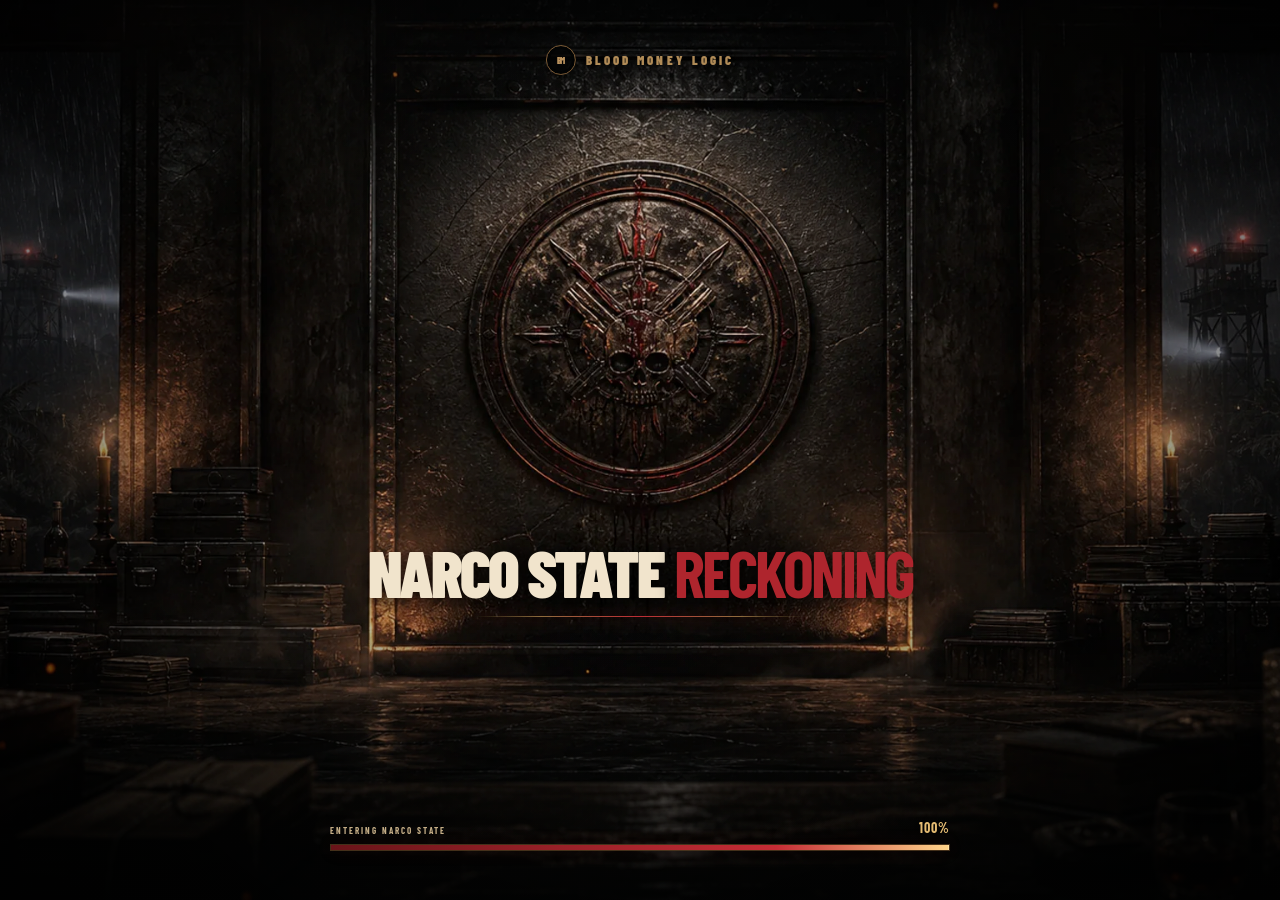
==== game/index.html @ ea64e996 "Show branded loading screen during preview boot" ====
<!doctype html>
<html lang="en">
  <head>
    <script src="../preview-shim.js"></script>
    <meta charset="UTF-8" />
    <meta name="viewport" content="width=device-width, initial-scale=1.0, viewport-fit=cover" />
    <meta name="theme-color" content="#090b0d" />
    <link rel="icon" href="./favicon.svg" type="image/svg+xml" />
    <title>Narco State: Reckoning</title>
    <script type="module" crossorigin src="./assets/index-dQE559dQ.js"></script>
    <link rel="stylesheet" crossorigin href="./assets/index-0r5SEpb4.css">
  </head>
  <body>
    <div id="app"></div>
  </body>
</html>
---- game/assets/index-0r5SEpb4.css ----
.canvas-host.svelte-1sad6kn{width:100%;aspect-ratio:1900 / 700;display:grid;place-items:center;overflow:hidden}.canvas-host.svelte-1sad6kn canvas{display:block;max-width:100%;height:auto;object-fit:contain;image-rendering:auto}@media(max-width:700px){.canvas-host.svelte-1sad6kn{aspect-ratio:1.4}.canvas-host.svelte-1sad6kn canvas{width:194%!important;max-width:none}}@media(max-width:700px)and (orientation:landscape){.canvas-host.svelte-1sad6kn{aspect-ratio:1120 / 700}.canvas-host.svelte-1sad6kn canvas{width:169.642857%!important}}.bml-loader.svelte-prlgdi{position:fixed;inset:0;z-index:100;overflow:hidden;display:grid;place-items:center;color:#f2e6cf;background:#040505;isolation:isolate}.bml-loader__scene.svelte-prlgdi,.bml-loader__shade.svelte-prlgdi,.bml-loader__grain.svelte-prlgdi,.bml-loader__scan.svelte-prlgdi{position:absolute;inset:0;width:100%;height:100%;pointer-events:none}.bml-loader__scene.svelte-prlgdi{z-index:-4;object-fit:cover;object-position:center;animation:svelte-prlgdi-loader-settle 2.6s cubic-bezier(.2,.72,.2,1) both}.bml-loader__shade.svelte-prlgdi{z-index:-3;background:radial-gradient(circle at 50% 43%,transparent 0 17%,rgba(0,0,0,.12) 35%,rgba(0,0,0,.72) 100%),linear-gradient(180deg,rgba(2,3,3,.48),transparent 27%,transparent 66%,rgba(2,3,3,.9))}.bml-loader__grain.svelte-prlgdi{z-index:-2;opacity:.15;mix-blend-mode:soft-light;background-image:url("data:image/svg+xml,%3Csvg viewBox='0 0 180 180' xmlns='http://www.w3.org/2000/svg'%3E%3Cfilter id='n'%3E%3CfeTurbulence type='fractalNoise' baseFrequency='.78' numOctaves='3' stitchTiles='stitch'/%3E%3C/filter%3E%3Crect width='100%25' height='100%25' filter='url(%23n)' opacity='.55'/%3E%3C/svg%3E")}.bml-loader__scan.svelte-prlgdi{display:none}.bml-loader__studio.svelte-prlgdi{position:absolute;left:50%;top:clamp(24px,5vh,54px);display:flex;align-items:center;gap:10px;color:#b08b57;transform:translate(-50%);text-shadow:0 2px 12px #000;animation:svelte-prlgdi-studio-enter .65s ease-out both}.bml-loader__studio.svelte-prlgdi>span:where(.svelte-prlgdi){width:30px;height:30px;display:grid;place-items:center;border:1px solid #7e5d37;border-radius:50%;background:#050707c7;color:#bd9560;font:900 9px var(--font-ui);letter-spacing:-.04em;box-shadow:inset 0 0 0 3px #030404bf}.bml-loader__studio.svelte-prlgdi b:where(.svelte-prlgdi){font:900 clamp(10px,1vw,13px) var(--font-ui);letter-spacing:.24em;white-space:nowrap}.bml-loader__game-title.svelte-prlgdi{display:grid;justify-items:center;margin-top:clamp(190px,29vh,320px);text-align:center;text-shadow:0 3px 18px #000;animation:svelte-prlgdi-title-enter .8s .15s cubic-bezier(.2,.8,.2,1) both}.bml-loader.svelte-prlgdi h1:where(.svelte-prlgdi){margin:0;color:#f1e4cc;font:900 clamp(37px,5.1vw,76px)/.87 var(--font-display);letter-spacing:-.045em}.bml-loader.svelte-prlgdi h1:where(.svelte-prlgdi) strong:where(.svelte-prlgdi){color:#ae252d}.bml-loader__game-title.svelte-prlgdi>i:where(.svelte-prlgdi){width:min(330px,52vw);height:1px;margin-top:16px;background:linear-gradient(90deg,transparent,#8e6c3d 20%,#bd2c34 50%,#8e6c3d 80%,transparent);box-shadow:0 0 12px #a6262d99}.bml-loader__progress.svelte-prlgdi{position:absolute;left:50%;bottom:clamp(26px,5.4vh,62px);width:min(620px,calc(100vw - 48px));transform:translate(-50%)}.bml-loader__readout.svelte-prlgdi{display:flex;align-items:end;justify-content:space-between;margin-bottom:8px;color:#c5ae87;font:800 9px var(--font-ui);letter-spacing:.22em;text-transform:uppercase}.bml-loader__readout.svelte-prlgdi b:where(.svelte-prlgdi){color:#e5bc73;font-size:14px;letter-spacing:.08em}.bml-loader__track.svelte-prlgdi{height:7px;overflow:hidden;border:1px solid rgba(167,118,63,.4);background:#010202b8;box-shadow:inset 0 1px 5px #000,0 0 18px #981b211a}.bml-loader__track.svelte-prlgdi span:where(.svelte-prlgdi){display:block;height:100%;position:relative;background:linear-gradient(90deg,#691419,#c52c35 72%,#ffd58b);box-shadow:0 0 12px #e54243b3;transition:width .12s linear}.bml-loader__track.svelte-prlgdi span:where(.svelte-prlgdi) i:where(.svelte-prlgdi){position:absolute;right:-1px;top:-3px;width:2px;height:11px;background:#ffe1a1;box-shadow:0 0 7px #ffc86fb8}.reduced-motion.svelte-prlgdi :where(.svelte-prlgdi),.reduced-motion.svelte-prlgdi :where(.svelte-prlgdi):before,.reduced-motion.svelte-prlgdi :where(.svelte-prlgdi):after{animation:none!important;transition-duration:.01ms!important}@keyframes svelte-prlgdi-loader-settle{0%{opacity:.76;transform:scale(1.026) translateY(4px)}to{opacity:1;transform:scale(1) translateY(0)}}@keyframes svelte-prlgdi-studio-enter{0%{opacity:0;transform:translate(-50%,-8px)}to{opacity:1;transform:translate(-50%)}}@keyframes svelte-prlgdi-title-enter{0%{opacity:0;transform:translateY(9px)}to{opacity:1;transform:translateY(0)}}@media(max-width:680px){.bml-loader__scene.svelte-prlgdi{object-position:center 40%}.bml-loader__studio.svelte-prlgdi{top:24px}.bml-loader__game-title.svelte-prlgdi{margin-top:180px}}.bml-briefing.svelte-1d72t9s{position:fixed;inset:0;z-index:90;display:grid;place-items:center;padding:clamp(8px,1.8vw,24px);overflow:hidden;color:#ece1cd;background:radial-gradient(circle at 50% -15%,rgba(145,28,35,.2),transparent 42%),#020405f0;-webkit-backdrop-filter:blur(12px) saturate(.7);backdrop-filter:blur(12px) saturate(.7);animation:svelte-1d72t9s-briefing-in .28s ease-out both}.bml-briefing--intro.svelte-1d72t9s{grid-template-columns:minmax(0,1fr);padding:clamp(10px,2vw,28px);background:radial-gradient(circle at 50% 40%,rgba(137,24,31,.2),transparent 46%),#020405d1;-webkit-backdrop-filter:blur(8px) saturate(.78);backdrop-filter:blur(8px) saturate(.78)}.bml-intro.svelte-1d72t9s{position:relative;width:min(1180px,calc(100vw - 24px));max-width:100vw;min-width:0;display:grid;grid-template-columns:minmax(0,1fr);gap:14px;overflow:hidden;color:#ece1cd}.bml-intro__close.svelte-1d72t9s{position:absolute;z-index:6;top:-2px;right:0;width:40px;height:40px;border:1px solid rgba(180,126,63,.62);border-radius:50%;background:#07090ae6;color:#dfc28b;font:400 27px/1 var(--font-ui);cursor:pointer}.bml-intro__header.svelte-1d72t9s{display:block;width:auto;margin:0;padding:0 52px;text-align:center}.bml-intro__header.svelte-1d72t9s span:where(.svelte-1d72t9s){color:#b7803f;font:900 9px var(--font-ui);letter-spacing:.3em}.bml-intro__header.svelte-1d72t9s h2:where(.svelte-1d72t9s){margin:5px 0 0;color:#f0e3c9;font:900 clamp(31px,4vw,52px)/.9 var(--font-display);letter-spacing:-.035em;text-shadow:0 4px 18px #000}.bml-intro__rail.svelte-1d72t9s{width:100%;min-width:0;display:grid;grid-template-columns:repeat(3,minmax(0,1fr));gap:clamp(9px,1.3vw,16px)}.bml-intro-card.svelte-1d72t9s{position:relative;min-width:0;height:clamp(265px,34vh,350px);overflow:hidden;isolation:isolate;border:1px solid #624426;background:#060808;box-shadow:0 18px 44px #0000009e}.bml-intro-card.svelte-1d72t9s:before{content:"";position:absolute;inset:6px;z-index:3;pointer-events:none;border:1px solid rgba(211,163,91,.24)}.bml-intro-card.svelte-1d72t9s>img:where(.svelte-1d72t9s),.bml-intro-card__wash.svelte-1d72t9s{position:absolute;inset:0;width:100%;height:100%}.bml-intro-card.svelte-1d72t9s>img:where(.svelte-1d72t9s){z-index:-2;object-fit:cover;object-position:center 38%;transform:scale(1.035)}.bml-intro-card__wash.svelte-1d72t9s{z-index:-1;background:linear-gradient(180deg,#03050608 14%,#03050624 38%,#030506f5 78%),linear-gradient(105deg,rgba(126,20,27,.25),transparent 54%)}.bml-intro-card__copy.svelte-1d72t9s{position:absolute;z-index:2;left:clamp(16px,2vw,25px);right:clamp(16px,2vw,25px);bottom:clamp(17px,2vw,24px);display:grid;text-align:left;text-shadow:0 3px 9px #000}.bml-intro-card__copy.svelte-1d72t9s>small:where(.svelte-1d72t9s){color:#d0a35e;font:900 8px var(--font-ui);letter-spacing:.19em}.bml-intro-card__copy.svelte-1d72t9s>b:where(.svelte-1d72t9s){margin-top:5px;color:#f5e6c9;font:900 clamp(29px,3.4vw,43px)/.88 var(--font-display);letter-spacing:-.025em}.bml-intro-card__copy.svelte-1d72t9s>em:where(.svelte-1d72t9s){margin-top:10px;color:#c0bcb1;font:normal 700 12px/1.32 var(--font-ui)}.bml-intro-card__copy.svelte-1d72t9s>span:where(.svelte-1d72t9s){display:flex;flex-wrap:wrap;gap:5px;margin-top:12px}.bml-intro-card__copy.svelte-1d72t9s i:where(.svelte-1d72t9s){padding:4px 6px;border:1px solid rgba(173,123,63,.48);background:#060809c2;color:#c09b63;font:normal 900 7px var(--font-ui);letter-spacing:.11em}.bml-intro__enter.svelte-1d72t9s{justify-self:center;min-width:min(320px,90vw);min-height:46px;padding:10px 26px;border:1px solid #9b6c34;background:linear-gradient(180deg,#4c151a,#21090c);color:#f0cf94;font:900 12px var(--font-ui);letter-spacing:.17em;cursor:pointer;box-shadow:0 10px 28px #000,inset 0 1px #ffda931f}.bml-intro__hint.svelte-1d72t9s{display:none}.bml-board.svelte-1d72t9s{position:relative;width:min(1160px,calc(100vw - 22px));max-height:min(95dvh,840px);display:grid;grid-template-rows:auto auto minmax(0,1fr) auto;overflow:hidden;border:1px solid #73502d;background:linear-gradient(90deg,transparent 49.85%,rgba(185,139,72,.06) 50%,transparent 50.15%),radial-gradient(circle at 50% 0,rgba(101,22,27,.28),transparent 34%),linear-gradient(145deg,#15191a,#07090a 72%);box-shadow:0 30px 110px #000,inset 0 0 0 6px #090b0c,inset 0 0 0 7px #95663238}.bml-board.svelte-1d72t9s:after{content:"";position:absolute;inset:7px;pointer-events:none;border:1px solid rgba(176,125,62,.13)}.bml-board__masthead.svelte-1d72t9s{position:relative;z-index:2;min-height:52px;padding:9px 18px;display:flex;align-items:center;justify-content:space-between;border-bottom:1px solid rgba(143,100,52,.34);background:#030506a3}.bml-board__studio.svelte-1d72t9s{display:flex;align-items:center;gap:10px}.bml-board__seal.svelte-1d72t9s{width:31px;height:31px;display:grid;place-items:center;border:1px solid #a87942;border-radius:50%;background:radial-gradient(circle,#3a1114,#0a0c0d 68%);color:#d8b476;font:900 10px var(--font-display);letter-spacing:-.05em;box-shadow:inset 0 0 0 3px #0a0c0d,0 0 9px #9f1f2547}.bml-board__studio.svelte-1d72t9s>span:where(.svelte-1d72t9s):last-child{display:grid;line-height:1}.bml-board__studio.svelte-1d72t9s small:where(.svelte-1d72t9s){color:#b32830;font:900 8px var(--font-ui);letter-spacing:.22em}.bml-board__studio.svelte-1d72t9s b:where(.svelte-1d72t9s){margin-top:4px;color:#8b7c66;font:800 8px var(--font-ui);letter-spacing:.16em}.bml-board__close.svelte-1d72t9s{position:relative;z-index:3;width:34px;height:34px;border:1px solid #604326;border-radius:50%;background:#0c0f10;color:#d5b67e;font:400 24px/1 var(--font-ui);cursor:pointer}.bml-board__header.svelte-1d72t9s{position:relative;z-index:2;display:block;width:auto;margin:0;padding:clamp(15px,2vw,25px) 24px 14px;text-align:center}.bml-board__header.svelte-1d72t9s>span:where(.svelte-1d72t9s){color:#b7803f;font:900 8px var(--font-ui);letter-spacing:.27em}.bml-board__header.svelte-1d72t9s h2:where(.svelte-1d72t9s){margin:5px 0 4px;color:#f0e3c9;font:900 clamp(29px,4vw,47px)/.95 var(--font-display);letter-spacing:-.035em}.bml-board__header.svelte-1d72t9s p:where(.svelte-1d72t9s){margin:0;color:#8e8b82;font:700 10px/1.3 var(--font-ui);letter-spacing:.06em}.bml-board__grid.svelte-1d72t9s{position:relative;z-index:2;min-height:0;padding:0 18px 14px;display:grid;grid-template-columns:repeat(2,minmax(0,1fr));gap:12px;overflow-y:auto;overscroll-behavior:contain;scrollbar-color:#80582e #080a0b}.bml-board__grid.compact.svelte-1d72t9s{grid-template-columns:repeat(2,minmax(0,520px));justify-content:center}.bml-mode-card.svelte-1d72t9s{position:relative;min-width:0;min-height:205px;aspect-ratio:2.22;overflow:hidden;padding:0;border:1px solid #473621;background:#060808;color:inherit;cursor:pointer;isolation:isolate;box-shadow:0 11px 30px #00000085;transition:transform .2s ease,border-color .2s ease,box-shadow .2s ease}.bml-mode-card.svelte-1d72t9s:before{content:"";position:absolute;inset:5px;z-index:4;pointer-events:none;border:1px solid rgba(203,155,83,.22)}.bml-mode-card.svelte-1d72t9s:hover,.bml-mode-card.svelte-1d72t9s:focus-visible{z-index:3;border-color:#c38e48;outline:none;transform:translateY(-3px);box-shadow:0 16px 38px #000,0 0 22px #aa242a42}.bml-mode-card.active.svelte-1d72t9s{border-color:#e0b260;box-shadow:0 0 0 1px #e1b2604d,0 0 28px #a71f266b}.bml-mode-card.svelte-1d72t9s>img:where(.svelte-1d72t9s),.bml-mode-card__wash.svelte-1d72t9s{position:absolute;inset:0;width:100%;height:100%}.bml-mode-card.svelte-1d72t9s>img:where(.svelte-1d72t9s){z-index:-2;object-fit:cover;object-position:center 39%;transform:scale(1.01);transition:transform .55s cubic-bezier(.18,.75,.2,1),filter .25s ease}.bml-mode-card.svelte-1d72t9s:hover>img:where(.svelte-1d72t9s){transform:scale(1.045);filter:saturate(1.13) contrast(1.04)}.bml-mode-card__wash.svelte-1d72t9s{z-index:-1;background:linear-gradient(180deg,rgba(2,4,5,.22),transparent 34%,rgba(2,4,5,.35) 52%,rgba(2,4,5,.98) 88%),linear-gradient(90deg,rgba(117,21,27,.18),transparent 46%)}.territory.svelte-1d72t9s .bml-mode-card__wash:where(.svelte-1d72t9s),.siege.svelte-1d72t9s .bml-mode-card__wash:where(.svelte-1d72t9s){background:linear-gradient(180deg,rgba(2,4,5,.16),transparent 32%,rgba(43,10,8,.35) 54%,rgba(2,4,5,.99) 89%),linear-gradient(90deg,rgba(144,29,28,.19),transparent 48%)}.bml-mode-card__topline.svelte-1d72t9s{position:absolute;z-index:3;left:13px;right:13px;top:12px;display:flex;align-items:center;justify-content:space-between}.bml-mode-card__topline.svelte-1d72t9s small:where(.svelte-1d72t9s){padding:5px 8px;border-left:2px solid #a82931;background:#050708d1;color:#c6a26b;font:900 7px var(--font-ui);letter-spacing:.17em}.bml-mode-card__topline.svelte-1d72t9s strong:where(.svelte-1d72t9s){min-width:52px;padding:5px 8px;border:1px solid rgba(206,158,84,.6);background:#040607e0;color:#f0c778;font:900 18px var(--font-ui);box-shadow:0 3px 9px #000}.bml-mode-card__selected.svelte-1d72t9s{position:absolute;z-index:3;right:13px;top:51px;padding:4px 7px;background:#701117e0;color:#ffd7b2;font:900 7px var(--font-ui);letter-spacing:.15em}.bml-mode-card__copy.svelte-1d72t9s{position:absolute;z-index:3;left:17px;right:17px;bottom:37px;display:grid;text-align:left;text-shadow:0 2px 6px #000}.bml-mode-card__copy.svelte-1d72t9s>b:where(.svelte-1d72t9s){color:#f2e4c9;font:900 clamp(23px,2.7vw,34px)/.92 var(--font-display);letter-spacing:-.025em}.bml-mode-card__copy.svelte-1d72t9s>em:where(.svelte-1d72t9s){max-width:92%;margin-top:7px;color:#b4b1a8;font:normal 700 10px/1.24 var(--font-ui)}.bml-mode-card__details.svelte-1d72t9s{display:flex;flex-wrap:wrap;gap:4px;margin-top:8px}.bml-mode-card__details.svelte-1d72t9s i:where(.svelte-1d72t9s){padding:3px 5px;border:1px solid rgba(148,105,56,.34);background:#07090aa8;color:#a98b61;font:normal 800 6px var(--font-ui);letter-spacing:.1em}.bml-mode-card__action.svelte-1d72t9s{position:absolute;z-index:3;left:17px;bottom:12px;color:#cd9a4f;font:900 7px var(--font-ui);letter-spacing:.16em}.bml-mode-card__action.svelte-1d72t9s i:where(.svelte-1d72t9s){margin-left:4px;color:#e6c079;font:normal 900 14px/0 var(--font-ui)}.bml-board__footer.svelte-1d72t9s{position:relative;z-index:2;min-height:52px;padding:8px 18px;display:flex;align-items:center;justify-content:space-between;gap:14px;border-top:1px solid rgba(139,97,49,.3);background:#030506b8}.bml-board__footer.svelte-1d72t9s>span:where(.svelte-1d72t9s){color:#65645f;font:800 7px var(--font-ui);letter-spacing:.13em}.bml-board__footer.svelte-1d72t9s button:where(.svelte-1d72t9s){min-width:210px;min-height:34px;padding:7px 16px;border:1px solid #8b5f2e;background:linear-gradient(180deg,#351014,#19090b);color:#e5c086;font:900 8px var(--font-ui);letter-spacing:.13em;cursor:pointer;box-shadow:inset 0 1px #ffdc9a1a}@keyframes svelte-1d72t9s-briefing-in{0%{opacity:0}to{opacity:1}}@media(min-width:700px)and (max-height:740px){.bml-board__masthead.svelte-1d72t9s{min-height:43px;padding-block:5px}.bml-board__header.svelte-1d72t9s{padding:10px 20px 8px}.bml-board__header.svelte-1d72t9s h2:where(.svelte-1d72t9s){font-size:32px}.bml-mode-card.svelte-1d72t9s{min-height:164px;aspect-ratio:2.45}.bml-mode-card__copy.svelte-1d72t9s{bottom:30px}.bml-mode-card__copy.svelte-1d72t9s>b:where(.svelte-1d72t9s){font-size:24px}.bml-mode-card__copy.svelte-1d72t9s>em:where(.svelte-1d72t9s){margin-top:4px;font-size:8px}.bml-mode-card__details.svelte-1d72t9s{margin-top:5px}.bml-mode-card__action.svelte-1d72t9s{bottom:8px}.bml-board__footer.svelte-1d72t9s{min-height:42px;padding-block:4px}}@media(max-width:699px){.bml-briefing--intro.svelte-1d72t9s{padding:8px 0 12px}.bml-intro.svelte-1d72t9s{width:100%;gap:11px}.bml-intro__close.svelte-1d72t9s{top:0;right:10px;width:38px;height:38px}.bml-intro__header.svelte-1d72t9s{padding:0 48px}.bml-intro__header.svelte-1d72t9s span:where(.svelte-1d72t9s){font-size:8px}.bml-intro__header.svelte-1d72t9s h2:where(.svelte-1d72t9s){font-size:clamp(31px,10vw,42px)}.bml-intro__rail.svelte-1d72t9s{grid-template-columns:none;grid-auto-flow:column;grid-auto-columns:min(78vw,340px);justify-content:start;gap:10px;padding:0 max(6vw,14px) 5px;overflow-x:auto;scroll-snap-type:x mandatory;overscroll-behavior-x:contain;scrollbar-width:none}.bml-intro__rail.svelte-1d72t9s::-webkit-scrollbar{display:none}.bml-intro-card.svelte-1d72t9s{height:clamp(310px,49dvh,390px);scroll-snap-align:center}.bml-intro-card__copy.svelte-1d72t9s>b:where(.svelte-1d72t9s){font-size:clamp(34px,11vw,45px)}.bml-intro-card__copy.svelte-1d72t9s>em:where(.svelte-1d72t9s){font-size:13px}.bml-intro-card__copy.svelte-1d72t9s i:where(.svelte-1d72t9s){font-size:8px}.bml-intro__hint.svelte-1d72t9s{display:block;margin:-5px 0 0;color:#8f744e;text-align:center;font:900 8px var(--font-ui);letter-spacing:.18em}.bml-intro__enter.svelte-1d72t9s{min-height:50px;font-size:13px}.bml-board.svelte-1d72t9s{width:100%;max-height:97dvh}.bml-board__masthead.svelte-1d72t9s{min-height:45px;padding:6px 11px}.bml-board__header.svelte-1d72t9s{padding:12px 14px 10px}.bml-board__header.svelte-1d72t9s h2:where(.svelte-1d72t9s){font-size:29px}.bml-board__header.svelte-1d72t9s p:where(.svelte-1d72t9s){font-size:8px}.bml-board__grid.svelte-1d72t9s,.bml-board__grid.compact.svelte-1d72t9s{grid-template-columns:1fr;padding:0 10px 10px;gap:9px}.bml-mode-card.svelte-1d72t9s{min-height:186px;aspect-ratio:1.95}.bml-mode-card__copy.svelte-1d72t9s>b:where(.svelte-1d72t9s){font-size:27px}.bml-mode-card__copy.svelte-1d72t9s>em:where(.svelte-1d72t9s){font-size:9px}.bml-board__footer.svelte-1d72t9s{padding:7px 10px}.bml-board__footer.svelte-1d72t9s>span:where(.svelte-1d72t9s){display:none}.bml-board__footer.svelte-1d72t9s button:where(.svelte-1d72t9s){width:100%}}@media(prefers-reduced-motion:reduce){.bml-briefing.svelte-1d72t9s,.bml-mode-card.svelte-1d72t9s,.bml-mode-card.svelte-1d72t9s>img:where(.svelte-1d72t9s){animation:none;transition:none}}.bml-contract.svelte-18ojzkj{position:relative;width:min(390px,94vw);min-width:0;height:58px;padding:4px 38px 4px 61px;display:grid;grid-template-columns:minmax(0,1fr) auto;align-items:center;gap:12px;overflow:visible;border:0;background:transparent;color:#efe4d0;cursor:pointer;isolation:isolate;filter:drop-shadow(0 8px 8px rgba(0,0,0,.55));transition:filter .18s ease,transform .18s ease}.bml-contract.svelte-18ojzkj:before{content:"";position:absolute;z-index:-1;inset:-14px -21px;background-image:var(--bml-contract-art);background-repeat:no-repeat;background-position:center;background-size:100% 100%}.bml-contract.svelte-18ojzkj:hover:not(:disabled){filter:drop-shadow(0 9px 11px rgba(0,0,0,.7)) brightness(1.13);transform:translateY(-1px)}.bml-contract.svelte-18ojzkj:focus-visible{outline:2px solid #e4b96f;outline-offset:7px}.bml-contract.svelte-18ojzkj:disabled{opacity:.38;cursor:not-allowed;filter:grayscale(.35)}.bml-contract__lamp.svelte-18ojzkj{position:absolute;left:26px;top:50%;width:10px;height:10px;border-radius:50%;background:#dd3038;box-shadow:0 0 4px #fff0bf,0 0 10px #d7252d,0 0 18px #c72028bf;transform:translateY(-50%);animation:svelte-18ojzkj-contract-lamp 2.4s ease-in-out infinite}.bml-contract__copy.svelte-18ojzkj{min-width:0;display:grid;text-align:left;line-height:1}.bml-contract.svelte-18ojzkj small:where(.svelte-18ojzkj){color:#a97e43;font:800 7px var(--font-ui);letter-spacing:.22em}.bml-contract.svelte-18ojzkj b:where(.svelte-18ojzkj){margin-top:5px;overflow:hidden;color:#f3e7cf;font:900 14px var(--font-ui);letter-spacing:.11em;text-overflow:ellipsis;white-space:nowrap}.bml-contract.svelte-18ojzkj strong:where(.svelte-18ojzkj){min-width:48px;color:#f0c873;font:900 20px var(--font-ui);text-align:right;text-shadow:0 1px 5px #000}.bml-contract.svelte-18ojzkj i:where(.svelte-18ojzkj){position:absolute;right:17px;top:50%;color:#9a7747;font:normal 900 23px/1 var(--font-ui);transform:translateY(-52%)}@keyframes svelte-18ojzkj-contract-lamp{0%,72%,to{opacity:.72;transform:translateY(-50%) scale(.92)}82%{opacity:1;transform:translateY(-50%) scale(1.12)}}@media(max-width:700px){.bml-contract.svelte-18ojzkj{width:min(420px,96vw);height:64px;padding-left:64px}.bml-contract__lamp.svelte-18ojzkj{width:11px;height:11px}.bml-contract.svelte-18ojzkj small:where(.svelte-18ojzkj){font-size:8px}.bml-contract.svelte-18ojzkj b:where(.svelte-18ojzkj){font-size:16px}.bml-contract.svelte-18ojzkj strong:where(.svelte-18ojzkj){font-size:23px}}@media(prefers-reduced-motion:reduce){.bml-contract__lamp.svelte-18ojzkj{animation:none}}@font-face{font-family:Cartel Debt Marker UI;src:url(../fonts/BarlowCondensed-Bold.ttf) format("truetype");font-weight:600 800;font-style:normal;font-display:swap}@font-face{font-family:Cartel Debt Marker UI;src:url(../fonts/BarlowCondensed-Black.ttf) format("truetype");font-weight:900;font-style:normal;font-display:swap}:root{font-family:Cartel Debt Marker UI,Arial Narrow,sans-serif;color:#f2e9d5;background:#090b0d;font-synthesis:none;--font-display: "Cartel Debt Marker UI", "Arial Narrow", sans-serif;--font-ui: "Cartel Debt Marker UI", "Arial Narrow", sans-serif;--gold: #c69a4b;--red: #a91f27;--panel: #111517;--bml-ink: #050707;--bml-steel: #15191a;--bml-blood: #ae252d;--bml-ember: #e0b260;--bml-paper: #f0e3c9;--bml-muted: #8e8b82;--bml-rule: rgba(150, 105, 54, .34)}*{box-sizing:border-box}body{margin:0;min-width:320px;min-height:100vh;overflow:hidden}button,input{font:inherit}button{color:inherit}.game-shell{height:100dvh;min-height:0;position:relative;display:grid;grid-template-rows:auto minmax(0,1fr) auto auto auto;isolation:isolate;overflow:hidden;background:radial-gradient(circle at 50% 30%,#253034 0,#101518 36%,#080a0b 76%)}.game-shell:after{content:"";position:absolute;inset:0;z-index:2;pointer-events:none;background:#020304;opacity:0;transition:opacity .28s ease-out}.game-shell.win-takeover:after{opacity:.84}.ambient{position:absolute;inset:0;z-index:-1;opacity:.5;background:linear-gradient(115deg,transparent 48%,rgba(132,27,32,.16) 49%,transparent 51%),repeating-linear-gradient(90deg,transparent 0 8vw,rgba(209,165,86,.025) 8.1vw 8.2vw)}.ambient:after{content:"";position:absolute;inset:auto 0 0;height:22%;background:linear-gradient(180deg,transparent,rgba(88,18,22,.11))}header{display:flex;align-items:center;justify-content:space-between;width:min(1200px,94vw);margin:auto;padding:18px 12px 4px}.brand h1{font:900 clamp(28px,4vw,54px)/.86 var(--font-display);letter-spacing:-.045em;margin:5px 0 0}.brand h1 strong{color:#b5272e;font-weight:900;text-shadow:0 2px 15px rgba(181,39,46,.4)}.eyebrow{color:var(--gold);font:800 10px var(--font-display);letter-spacing:.3em}.top-actions{display:flex;align-items:center;gap:10px}.icon-button{width:39px;height:39px;border-radius:50%;border:1px solid #594a34;background:#121719;cursor:pointer;font-weight:900}.icon-button:hover{border-color:var(--gold);background:#1b2021}.free-spins-accessible{position:absolute;width:1px;height:1px;padding:0;margin:-1px;overflow:hidden;clip:rect(0 0 0 0);white-space:nowrap;border:0}.replay-chip{padding:7px 11px;border-left:2px solid var(--red);color:#d7bc84;background:#72151b33;font:800 9px var(--font-ui);letter-spacing:.15em}.mechanic-chip{display:grid;gap:1px;min-width:78px;padding:5px 10px;border-left:2px solid #b98b43;background:#483a215c;text-align:right}.mechanic-chip b{color:#e8c77f;font:900 16px var(--font-ui)}.mechanic-chip span{color:#8f8b81;font:700 7px var(--font-ui);letter-spacing:.14em}.mechanic-chip.debt{border-left-color:#a91f27;background:#72151b40}.mechanic-chip.hit-list b{font-size:12px}.stage{width:min(1900px,98vw,calc((100dvh - 320px) * 2.7142857));min-width:0;margin:auto;position:relative;z-index:3;align-self:center}.status-ribbon{display:flex;align-items:center;justify-content:center;gap:13px;height:25px;color:#d7bc84;font:700 11px var(--font-ui);letter-spacing:.27em}.status-ribbon i{width:min(90px,10vw);height:1px;background:linear-gradient(90deg,transparent,#745a32)}.status-ribbon i:last-child{transform:scaleX(-1)}.connecting{position:absolute;inset:50% auto auto 50%;transform:translate(-50%,-50%);padding:13px 20px;background:#080a0beb;border:1px solid #725526;color:#dcb969;font:700 12px var(--font-ui);letter-spacing:.2em}.control-deck{width:min(1050px,96vw);min-height:118px;margin:0 auto 6px;position:relative;z-index:1;display:grid;grid-template-columns:1fr 1.2fr 120px 1fr .8fr;align-items:center;gap:20px;padding:8px 20px;overflow:visible;border-top:1px solid #453723;border-bottom:1px solid #30291e;background:linear-gradient(180deg,#181c1df5,#0a0c0dfa);box-shadow:0 -15px 40px #00000059}.meter{display:grid}.meter span,.bet-control>span{color:#8f8b81;font:700 9px var(--font-ui);letter-spacing:.18em}.meter strong{font:900 25px var(--font-ui)}.meter small{color:#6f6d68;font-size:8px;letter-spacing:.12em}.bet-control{display:grid;grid-template-columns:1fr 44px 75px 44px;align-items:center;text-align:center}.bet-control button{width:36px;height:36px;border-radius:50%;border:1px solid #53462f;background:#181c1d;cursor:pointer}.bet-control strong{font:900 25px var(--font-ui)}.bet-control button:disabled{opacity:.35}.spin{position:relative;isolation:isolate;justify-self:center;width:106px;min-width:106px;height:106px;min-height:106px;aspect-ratio:1;padding:0;overflow:visible;border-radius:50%;border:4px solid #503136;outline:2px solid #7d5e31;outline-offset:3px;display:grid;grid-template-rows:auto auto;align-content:center;justify-items:center;background:radial-gradient(circle at 48% 38%,#b1393f 0 13%,#8f232a 14% 46%,#46151a 48% 66%,#160c0e 68%);box-shadow:inset 0 0 20px #ffb35024,inset 0 -10px 18px #14020461,0 6px 28px #0009;cursor:pointer;transition:transform .18s,filter .18s}.spin:before{content:"";position:absolute;inset:6px;z-index:-1;border:1px solid rgba(238,190,91,.28);border-radius:inherit;box-shadow:inset 0 0 0 5px #2c090c47}.spin.active:hover{transform:scale(1.045);filter:brightness(1.2)}.spin:disabled{filter:grayscale(.8);cursor:not-allowed}.spin-arrows{position:absolute;inset:10px;z-index:-1;display:grid;place-items:center;color:#f7cb716b;font-size:61px;line-height:1;transform:translateY(-1px) rotate(-10deg)}.spin b{z-index:1;font:900 22px/.9 var(--font-display);letter-spacing:.08em;text-shadow:0 2px 5px #31070a}.spin small{z-index:1;margin-top:4px;font-family:var(--font-ui);font-size:7px;line-height:1;color:#e1b45f;letter-spacing:.2em}.toggle{justify-self:end;display:grid;grid-template-columns:38px auto;align-items:center;gap:8px;cursor:pointer}.toggle input{position:absolute;opacity:0}.toggle span{width:38px;height:20px;border-radius:20px;background:#272b2b;border:1px solid #514b3f;position:relative}.toggle span:after{content:"";width:14px;height:14px;position:absolute;left:2px;top:2px;border-radius:50%;background:#7c766b;transition:.2s}.toggle input:checked+span{background:#672027}.toggle input:checked+span:after{transform:translate(18px);background:#e0b963}.toggle b{grid-column:1/-1;text-align:center;font:700 8px var(--font-ui);letter-spacing:.14em;color:#928d83}footer{width:min(1050px,96vw);margin:0 auto;padding:6px 3px 12px;display:flex;justify-content:space-between;color:#585957;font-size:8px;letter-spacing:.15em}.modal-backdrop{position:fixed;inset:0;z-index:10;display:grid;place-items:center;padding:20px;background:#030506e0;-webkit-backdrop-filter:blur(8px);backdrop-filter:blur(8px)}.rules{position:relative;width:min(700px,100%);max-height:90dvh;overflow-y:auto;padding:38px;border:1px solid #765b32;background:linear-gradient(145deg,#171b1c,#0b0d0e);box-shadow:0 25px 80px #000}.rules h2{font:900 38px var(--font-display);margin:8px 0 25px}.close{position:absolute;right:15px;top:15px;border:0;background:none;font-size:30px;cursor:pointer}.rule-grid{display:grid;grid-template-columns:1fr 1fr;gap:20px}.rule-grid article{padding:15px;border-left:2px solid #842128;background:#111516}.rule-grid b{color:#d9b76f;font:900 15px var(--font-display);letter-spacing:.06em}.rule-grid p{color:#a9aaa5;font-family:var(--font-ui);font-size:12px;line-height:1.55;margin:8px 0 0}.primary{margin-top:24px;padding:13px 18px;border:1px solid #9b7539;background:#711d23;font:900 14px var(--font-display);letter-spacing:.1em;cursor:pointer}.connection-error{position:absolute;left:50%;bottom:18px;z-index:3;width:min(620px,90%);transform:translate(-50%);padding:10px 14px;border:1px solid #8f3036;background:#21080af0;color:#efb6aa;text-align:center;font:700 11px var(--font-ui);letter-spacing:.04em}.rules h3{margin:28px 0 10px;color:#d9b76f;font:900 16px var(--font-display);letter-spacing:.1em}.paytable{border:1px solid #493b28;background:#0d1011}.pay-row{display:grid;grid-template-columns:1.7fr repeat(3,1fr);gap:8px;padding:8px 12px;border-bottom:1px solid #282820;color:#b9b7af;font-size:11px}.pay-row:last-child{border-bottom:0}.pay-row span:not(:first-child),.pay-row b:not(:first-child){text-align:right}.pay-head{color:#d9b76f;font-size:9px;letter-spacing:.12em}.legal-copy{margin-top:18px;padding:12px 15px;border-left:2px solid #765b32;background:#101314;color:#8f918e;font-size:10px;line-height:1.5}.legal-copy p{margin:4px 0}@media(max-width:700px){body{overflow:hidden}.game-shell{height:100dvh;min-height:0;grid-template-rows:auto minmax(0,1fr) auto auto auto}header{width:100%;padding:10px 10px 2px}.eyebrow{font-size:9px}.brand h1{font-size:clamp(31px,9vw,39px)}.top-actions{gap:7px}.icon-button{width:39px;height:39px;font-size:17px}.mechanic-chip span{display:none}.mechanic-chip{min-width:0;padding-inline:8px}.mechanic-chip b{font-size:18px}.replay-chip{display:none}.stage{width:100vw;min-width:0}.status-ribbon{height:24px;font-size:10px;letter-spacing:.19em}.status-ribbon i{width:28px}.control-deck{width:100%;min-height:138px;grid-template-columns:1fr 104px 1fr;gap:9px;padding:11px 13px 10px}.bet-control{grid-row:2;grid-column:1 / 3;grid-template-columns:1fr 44px 72px 44px}.bet-control button{width:41px;height:41px;font-size:20px}.bet-control strong{font-size:27px}.spin{grid-column:2;grid-row:1;width:94px;min-width:94px;height:94px;min-height:94px}.spin-arrows{inset:8px;font-size:55px}.spin b{font-size:22px}.spin small{font-size:8px}.win{text-align:right}.toggle{grid-column:3;grid-row:2;transform:scale(1.08);transform-origin:right center}.meter span,.bet-control>span{font-size:10px}.meter strong{font-size:24px}.meter small{font-size:9px}footer{padding-inline:10px}.rules{padding:28px 20px}.rule-grid{grid-template-columns:1fr;gap:10px}.rules h2{font-size:36px}}@media(max-width:380px){.brand h1{font-size:29px}.control-deck{min-height:132px;grid-template-columns:1fr 96px 1fr;padding-inline:9px}.spin{width:88px;min-width:88px;height:88px;min-height:88px}.meter strong{font-size:21px}}@media(min-width:701px)and (max-height:650px){header{padding-top:8px}.brand h1{font-size:34px}.eyebrow{font-size:8px}.control-deck{min-height:94px;padding-block:5px}.spin{width:84px;min-width:84px;height:84px;min-height:84px}.spin-arrows{inset:8px;font-size:49px}.stage{width:min(1700px,98vw,calc((100dvh - 250px) * 2.7142857))}}@media(prefers-reduced-motion:reduce){*,*:before,*:after{scroll-behavior:auto!important;transition-duration:.01ms!important;animation-duration:.01ms!important}}.mode-selector{display:flex;align-items:center;justify-content:center;width:min(1050px,96vw);margin:0 auto 7px;position:relative;z-index:4}.mechanic-chip.mode-badge{border-left-color:#d7bc84;background:#55411e59}.mechanic-chip.mode-badge.high-alert{border-left-color:#e09838;background:#5e361259}.mechanic-chip.mode-badge.super{border-left-color:#df444e;background:#74171d66}
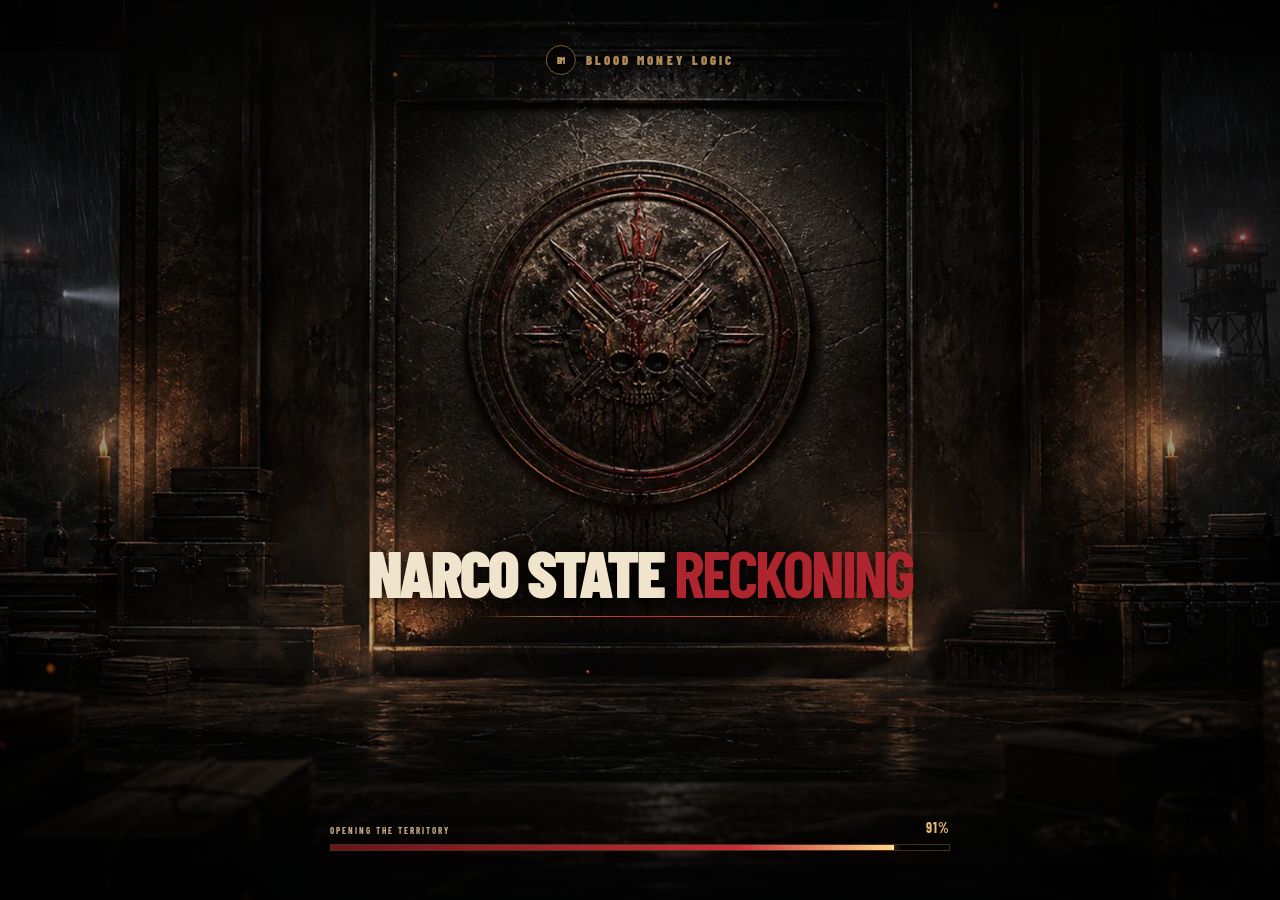
==== commit 56cfc892: "Show High Alert total ante wager" ====
--- a/game/index.html
+++ b/game/index.html
@@ -7,8 +7,8 @@
     <meta name="theme-color" content="#090b0d" />
     <link rel="icon" href="./favicon.svg" type="image/svg+xml" />
     <title>Narco State: Reckoning</title>
-    <script type="module" crossorigin src="./assets/index-dQE559dQ.js"></script>
-    <link rel="stylesheet" crossorigin href="./assets/index-0r5SEpb4.css">
+    <script type="module" crossorigin src="./assets/index-B_Zz3zrP.js"></script>
+    <link rel="stylesheet" crossorigin href="./assets/index-mCUu3O26.css">
   </head>
   <body>
     <div id="app"></div>
--- a/game/assets/index-mCUu3O26.css
+++ b/game/assets/index-mCUu3O26.css
@@ -0,0 +1 @@
+.canvas-host.svelte-1sad6kn{width:100%;aspect-ratio:1900 / 700;display:grid;place-items:center;overflow:hidden}.canvas-host.svelte-1sad6kn canvas{display:block;max-width:100%;height:auto;object-fit:contain;image-rendering:auto}@media(max-width:900px){.canvas-host.svelte-1sad6kn{aspect-ratio:1.645}.canvas-host.svelte-1sad6kn canvas{width:165%!important;max-width:none}}@media(max-width:900px)and (orientation:landscape){.canvas-host.svelte-1sad6kn{aspect-ratio:1.9}.canvas-host.svelte-1sad6kn canvas{width:142.857%!important}}.bml-loader.svelte-prlgdi{position:fixed;inset:0;z-index:100;overflow:hidden;display:grid;place-items:center;color:#f2e6cf;background:#040505;isolation:isolate}.bml-loader__scene.svelte-prlgdi,.bml-loader__shade.svelte-prlgdi,.bml-loader__grain.svelte-prlgdi,.bml-loader__scan.svelte-prlgdi{position:absolute;inset:0;width:100%;height:100%;pointer-events:none}.bml-loader__scene.svelte-prlgdi{z-index:-4;object-fit:cover;object-position:center;animation:svelte-prlgdi-loader-settle 2.6s cubic-bezier(.2,.72,.2,1) both}.bml-loader__shade.svelte-prlgdi{z-index:-3;background:radial-gradient(circle at 50% 43%,transparent 0 17%,rgba(0,0,0,.12) 35%,rgba(0,0,0,.72) 100%),linear-gradient(180deg,rgba(2,3,3,.48),transparent 27%,transparent 66%,rgba(2,3,3,.9))}.bml-loader__grain.svelte-prlgdi{z-index:-2;opacity:.15;mix-blend-mode:soft-light;background-image:url("data:image/svg+xml,%3Csvg viewBox='0 0 180 180' xmlns='http://www.w3.org/2000/svg'%3E%3Cfilter id='n'%3E%3CfeTurbulence type='fractalNoise' baseFrequency='.78' numOctaves='3' stitchTiles='stitch'/%3E%3C/filter%3E%3Crect width='100%25' height='100%25' filter='url(%23n)' opacity='.55'/%3E%3C/svg%3E")}.bml-loader__scan.svelte-prlgdi{display:none}.bml-loader__studio.svelte-prlgdi{position:absolute;left:50%;top:clamp(24px,5vh,54px);display:flex;align-items:center;gap:10px;color:#b08b57;transform:translate(-50%);text-shadow:0 2px 12px #000;animation:svelte-prlgdi-studio-enter .65s ease-out both}.bml-loader__studio.svelte-prlgdi>span:where(.svelte-prlgdi){width:30px;height:30px;display:grid;place-items:center;border:1px solid #7e5d37;border-radius:50%;background:#050707c7;color:#bd9560;font:900 9px var(--font-ui);letter-spacing:-.04em;box-shadow:inset 0 0 0 3px #030404bf}.bml-loader__studio.svelte-prlgdi b:where(.svelte-prlgdi){font:900 clamp(10px,1vw,13px) var(--font-ui);letter-spacing:.24em;white-space:nowrap}.bml-loader__game-title.svelte-prlgdi{display:grid;justify-items:center;margin-top:clamp(190px,29vh,320px);text-align:center;text-shadow:0 3px 18px #000;animation:svelte-prlgdi-title-enter .8s .15s cubic-bezier(.2,.8,.2,1) both}.bml-loader.svelte-prlgdi h1:where(.svelte-prlgdi){margin:0;color:#f1e4cc;font:900 clamp(37px,5.1vw,76px)/.87 var(--font-display);letter-spacing:-.045em}.bml-loader.svelte-prlgdi h1:where(.svelte-prlgdi) strong:where(.svelte-prlgdi){color:#ae252d}.bml-loader__game-title.svelte-prlgdi>i:where(.svelte-prlgdi){width:min(330px,52vw);height:1px;margin-top:16px;background:linear-gradient(90deg,transparent,#8e6c3d 20%,#bd2c34 50%,#8e6c3d 80%,transparent);box-shadow:0 0 12px #a6262d99}.bml-loader__progress.svelte-prlgdi{position:absolute;left:50%;bottom:clamp(26px,5.4vh,62px);width:min(620px,calc(100vw - 48px));transform:translate(-50%)}.bml-loader__readout.svelte-prlgdi{display:flex;align-items:end;justify-content:space-between;margin-bottom:8px;color:#c5ae87;font:800 9px var(--font-ui);letter-spacing:.22em;text-transform:uppercase}.bml-loader__readout.svelte-prlgdi b:where(.svelte-prlgdi){color:#e5bc73;font-size:14px;letter-spacing:.08em}.bml-loader__track.svelte-prlgdi{height:7px;overflow:hidden;border:1px solid rgba(167,118,63,.4);background:#010202b8;box-shadow:inset 0 1px 5px #000,0 0 18px #981b211a}.bml-loader__track.svelte-prlgdi span:where(.svelte-prlgdi){display:block;height:100%;position:relative;background:linear-gradient(90deg,#691419,#c52c35 72%,#ffd58b);box-shadow:0 0 12px #e54243b3;transition:width .12s linear}.bml-loader__track.svelte-prlgdi span:where(.svelte-prlgdi) i:where(.svelte-prlgdi){position:absolute;right:-1px;top:-3px;width:2px;height:11px;background:#ffe1a1;box-shadow:0 0 7px #ffc86fb8}.reduced-motion.svelte-prlgdi :where(.svelte-prlgdi),.reduced-motion.svelte-prlgdi :where(.svelte-prlgdi):before,.reduced-motion.svelte-prlgdi :where(.svelte-prlgdi):after{animation:none!important;transition-duration:.01ms!important}@keyframes svelte-prlgdi-loader-settle{0%{opacity:.76;transform:scale(1.026) translateY(4px)}to{opacity:1;transform:scale(1) translateY(0)}}@keyframes svelte-prlgdi-studio-enter{0%{opacity:0;transform:translate(-50%,-8px)}to{opacity:1;transform:translate(-50%)}}@keyframes svelte-prlgdi-title-enter{0%{opacity:0;transform:translateY(9px)}to{opacity:1;transform:translateY(0)}}@media(max-width:680px){.bml-loader__scene.svelte-prlgdi{object-position:center 40%}.bml-loader__studio.svelte-prlgdi{top:24px}.bml-loader__game-title.svelte-prlgdi{margin-top:180px}}.bml-briefing.svelte-1d72t9s{position:fixed;inset:0;z-index:90;display:grid;place-items:center;padding:clamp(8px,1.8vw,24px);overflow:hidden;color:#ece1cd;background:radial-gradient(circle at 50% -15%,rgba(145,28,35,.2),transparent 42%),#020405f0;-webkit-backdrop-filter:blur(12px) saturate(.7);backdrop-filter:blur(12px) saturate(.7);animation:svelte-1d72t9s-briefing-in .28s ease-out both}.bml-briefing--intro.svelte-1d72t9s{grid-template-columns:minmax(0,1fr);padding:clamp(10px,2vw,28px);background:radial-gradient(circle at 50% 40%,rgba(137,24,31,.2),transparent 46%),#020405d1;-webkit-backdrop-filter:blur(8px) saturate(.78);backdrop-filter:blur(8px) saturate(.78)}.bml-intro.svelte-1d72t9s{position:relative;width:min(1180px,calc(100vw - 24px));max-width:100vw;min-width:0;display:grid;grid-template-columns:minmax(0,1fr);gap:14px;overflow:hidden;color:#ece1cd}.bml-intro__close.svelte-1d72t9s{position:absolute;z-index:6;top:-2px;right:0;width:40px;height:40px;border:1px solid rgba(180,126,63,.62);border-radius:50%;background:#07090ae6;color:#dfc28b;font:400 27px/1 var(--font-ui);cursor:pointer}.bml-intro__header.svelte-1d72t9s{display:block;width:auto;margin:0;padding:0 52px;text-align:center}.bml-intro__header.svelte-1d72t9s span:where(.svelte-1d72t9s){color:#b7803f;font:900 9px var(--font-ui);letter-spacing:.3em}.bml-intro__header.svelte-1d72t9s h2:where(.svelte-1d72t9s){margin:5px 0 0;color:#f0e3c9;font:900 clamp(31px,4vw,52px)/.9 var(--font-display);letter-spacing:-.035em;text-shadow:0 4px 18px #000}.bml-intro__rail.svelte-1d72t9s{width:100%;min-width:0;display:grid;grid-template-columns:repeat(3,minmax(0,1fr));gap:clamp(9px,1.3vw,16px)}.bml-intro-card.svelte-1d72t9s{position:relative;min-width:0;height:clamp(265px,34vh,350px);overflow:hidden;isolation:isolate;border:1px solid #624426;background:#060808;box-shadow:0 18px 44px #0000009e}.bml-intro-card.svelte-1d72t9s:before{content:"";position:absolute;inset:6px;z-index:3;pointer-events:none;border:1px solid rgba(211,163,91,.24)}.bml-intro-card.svelte-1d72t9s>img:where(.svelte-1d72t9s),.bml-intro-card__wash.svelte-1d72t9s{position:absolute;inset:0;width:100%;height:100%}.bml-intro-card.svelte-1d72t9s>img:where(.svelte-1d72t9s){z-index:-2;object-fit:cover;object-position:center 38%;transform:scale(1.035)}.bml-intro-card__wash.svelte-1d72t9s{z-index:-1;background:linear-gradient(180deg,#03050608 14%,#03050624 38%,#030506f5 78%),linear-gradient(105deg,rgba(126,20,27,.25),transparent 54%)}.bml-intro-card__copy.svelte-1d72t9s{position:absolute;z-index:2;left:clamp(16px,2vw,25px);right:clamp(16px,2vw,25px);bottom:clamp(17px,2vw,24px);display:grid;text-align:left;text-shadow:0 3px 9px #000}.bml-intro-card__copy.svelte-1d72t9s>small:where(.svelte-1d72t9s){color:#d0a35e;font:900 8px var(--font-ui);letter-spacing:.19em}.bml-intro-card__copy.svelte-1d72t9s>b:where(.svelte-1d72t9s){margin-top:5px;color:#f5e6c9;font:900 clamp(29px,3.4vw,43px)/.88 var(--font-display);letter-spacing:-.025em}.bml-intro-card__copy.svelte-1d72t9s>em:where(.svelte-1d72t9s){margin-top:10px;color:#c0bcb1;font:normal 700 12px/1.32 var(--font-ui)}.bml-intro-card__copy.svelte-1d72t9s>span:where(.svelte-1d72t9s){display:flex;flex-wrap:wrap;gap:5px;margin-top:12px}.bml-intro-card__copy.svelte-1d72t9s i:where(.svelte-1d72t9s){padding:4px 6px;border:1px solid rgba(173,123,63,.48);background:#060809c2;color:#c09b63;font:normal 900 7px var(--font-ui);letter-spacing:.11em}.bml-intro__enter.svelte-1d72t9s{justify-self:center;min-width:min(320px,90vw);min-height:46px;padding:10px 26px;border:1px solid #9b6c34;background:linear-gradient(180deg,#4c151a,#21090c);color:#f0cf94;font:900 12px var(--font-ui);letter-spacing:.17em;cursor:pointer;box-shadow:0 10px 28px #000,inset 0 1px #ffda931f}.bml-intro__hint.svelte-1d72t9s{display:none}.bml-board.svelte-1d72t9s{position:relative;width:min(1160px,calc(100vw - 22px));max-height:min(95dvh,840px);display:grid;grid-template-rows:auto auto minmax(0,1fr) auto;overflow:hidden;border:1px solid #73502d;background:linear-gradient(90deg,transparent 49.85%,rgba(185,139,72,.06) 50%,transparent 50.15%),radial-gradient(circle at 50% 0,rgba(101,22,27,.28),transparent 34%),linear-gradient(145deg,#15191a,#07090a 72%);box-shadow:0 30px 110px #000,inset 0 0 0 6px #090b0c,inset 0 0 0 7px #95663238}.bml-board.svelte-1d72t9s:after{content:"";position:absolute;inset:7px;pointer-events:none;border:1px solid rgba(176,125,62,.13)}.bml-board__masthead.svelte-1d72t9s{position:relative;z-index:2;min-height:52px;padding:9px 18px;display:flex;align-items:center;justify-content:space-between;border-bottom:1px solid rgba(143,100,52,.34);background:#030506a3}.bml-board__studio.svelte-1d72t9s{display:flex;align-items:center;gap:10px}.bml-board__seal.svelte-1d72t9s{width:31px;height:31px;display:grid;place-items:center;border:1px solid #a87942;border-radius:50%;background:radial-gradient(circle,#3a1114,#0a0c0d 68%);color:#d8b476;font:900 10px var(--font-display);letter-spacing:-.05em;box-shadow:inset 0 0 0 3px #0a0c0d,0 0 9px #9f1f2547}.bml-board__studio.svelte-1d72t9s>span:where(.svelte-1d72t9s):last-child{display:grid;line-height:1}.bml-board__studio.svelte-1d72t9s small:where(.svelte-1d72t9s){color:#b32830;font:900 8px var(--font-ui);letter-spacing:.22em}.bml-board__studio.svelte-1d72t9s b:where(.svelte-1d72t9s){margin-top:4px;color:#8b7c66;font:800 8px var(--font-ui);letter-spacing:.16em}.bml-board__close.svelte-1d72t9s{position:relative;z-index:3;width:34px;height:34px;border:1px solid #604326;border-radius:50%;background:#0c0f10;color:#d5b67e;font:400 24px/1 var(--font-ui);cursor:pointer}.bml-board__header.svelte-1d72t9s{position:relative;z-index:2;display:block;width:auto;margin:0;padding:clamp(15px,2vw,25px) 24px 14px;text-align:center}.bml-board__header.svelte-1d72t9s>span:where(.svelte-1d72t9s){color:#b7803f;font:900 8px var(--font-ui);letter-spacing:.27em}.bml-board__header.svelte-1d72t9s h2:where(.svelte-1d72t9s){margin:5px 0 4px;color:#f0e3c9;font:900 clamp(29px,4vw,47px)/.95 var(--font-display);letter-spacing:-.035em}.bml-board__header.svelte-1d72t9s p:where(.svelte-1d72t9s){margin:0;color:#8e8b82;font:700 10px/1.3 var(--font-ui);letter-spacing:.06em}.bml-board__grid.svelte-1d72t9s{position:relative;z-index:2;min-height:0;padding:0 18px 14px;display:grid;grid-template-columns:repeat(2,minmax(0,1fr));gap:12px;overflow-y:auto;overscroll-behavior:contain;scrollbar-color:#80582e #080a0b}.bml-board__grid.compact.svelte-1d72t9s{grid-template-columns:repeat(2,minmax(0,520px));justify-content:center}.bml-mode-card.svelte-1d72t9s{position:relative;min-width:0;min-height:205px;aspect-ratio:2.22;overflow:hidden;padding:0;border:1px solid #473621;background:#060808;color:inherit;cursor:pointer;isolation:isolate;box-shadow:0 11px 30px #00000085;transition:transform .2s ease,border-color .2s ease,box-shadow .2s ease}.bml-mode-card.svelte-1d72t9s:before{content:"";position:absolute;inset:5px;z-index:4;pointer-events:none;border:1px solid rgba(203,155,83,.22)}.bml-mode-card.svelte-1d72t9s:hover,.bml-mode-card.svelte-1d72t9s:focus-visible{z-index:3;border-color:#c38e48;outline:none;transform:translateY(-3px);box-shadow:0 16px 38px #000,0 0 22px #aa242a42}.bml-mode-card.active.svelte-1d72t9s{border-color:#e0b260;box-shadow:0 0 0 1px #e1b2604d,0 0 28px #a71f266b}.bml-mode-card.svelte-1d72t9s>img:where(.svelte-1d72t9s),.bml-mode-card__wash.svelte-1d72t9s{position:absolute;inset:0;width:100%;height:100%}.bml-mode-card.svelte-1d72t9s>img:where(.svelte-1d72t9s){z-index:-2;object-fit:cover;object-position:center 39%;transform:scale(1.01);transition:transform .55s cubic-bezier(.18,.75,.2,1),filter .25s ease}.bml-mode-card.svelte-1d72t9s:hover>img:where(.svelte-1d72t9s){transform:scale(1.045);filter:saturate(1.13) contrast(1.04)}.bml-mode-card__wash.svelte-1d72t9s{z-index:-1;background:linear-gradient(180deg,rgba(2,4,5,.22),transparent 34%,rgba(2,4,5,.35) 52%,rgba(2,4,5,.98) 88%),linear-gradient(90deg,rgba(117,21,27,.18),transparent 46%)}.territory.svelte-1d72t9s .bml-mode-card__wash:where(.svelte-1d72t9s),.siege.svelte-1d72t9s .bml-mode-card__wash:where(.svelte-1d72t9s){background:linear-gradient(180deg,rgba(2,4,5,.16),transparent 32%,rgba(43,10,8,.35) 54%,rgba(2,4,5,.99) 89%),linear-gradient(90deg,rgba(144,29,28,.19),transparent 48%)}.bml-mode-card__topline.svelte-1d72t9s{position:absolute;z-index:3;left:13px;right:13px;top:12px;display:flex;align-items:center;justify-content:space-between}.bml-mode-card__topline.svelte-1d72t9s small:where(.svelte-1d72t9s){padding:5px 8px;border-left:2px solid #a82931;background:#050708d1;color:#c6a26b;font:900 7px var(--font-ui);letter-spacing:.17em}.bml-mode-card__topline.svelte-1d72t9s strong:where(.svelte-1d72t9s){min-width:52px;padding:5px 8px;border:1px solid rgba(206,158,84,.6);background:#040607e0;color:#f0c778;font:900 18px var(--font-ui);box-shadow:0 3px 9px #000}.bml-mode-card__selected.svelte-1d72t9s{position:absolute;z-index:3;right:13px;top:51px;padding:4px 7px;background:#701117e0;color:#ffd7b2;font:900 7px var(--font-ui);letter-spacing:.15em}.bml-mode-card__copy.svelte-1d72t9s{position:absolute;z-index:3;left:17px;right:17px;bottom:37px;display:grid;text-align:left;text-shadow:0 2px 6px #000}.bml-mode-card__copy.svelte-1d72t9s>b:where(.svelte-1d72t9s){color:#f2e4c9;font:900 clamp(23px,2.7vw,34px)/.92 var(--font-display);letter-spacing:-.025em}.bml-mode-card__copy.svelte-1d72t9s>em:where(.svelte-1d72t9s){max-width:92%;margin-top:7px;color:#b4b1a8;font:normal 700 10px/1.24 var(--font-ui)}.bml-mode-card__details.svelte-1d72t9s{display:flex;flex-wrap:wrap;gap:4px;margin-top:8px}.bml-mode-card__details.svelte-1d72t9s i:where(.svelte-1d72t9s){padding:3px 5px;border:1px solid rgba(148,105,56,.34);background:#07090aa8;color:#a98b61;font:normal 800 6px var(--font-ui);letter-spacing:.1em}.bml-mode-card__action.svelte-1d72t9s{position:absolute;z-index:3;left:17px;bottom:12px;color:#cd9a4f;font:900 7px var(--font-ui);letter-spacing:.16em}.bml-mode-card__action.svelte-1d72t9s i:where(.svelte-1d72t9s){margin-left:4px;color:#e6c079;font:normal 900 14px/0 var(--font-ui)}.bml-board__footer.svelte-1d72t9s{position:relative;z-index:2;min-height:52px;padding:8px 18px;display:flex;align-items:center;justify-content:space-between;gap:14px;border-top:1px solid rgba(139,97,49,.3);background:#030506b8}.bml-board__footer.svelte-1d72t9s>span:where(.svelte-1d72t9s){color:#65645f;font:800 7px var(--font-ui);letter-spacing:.13em}.bml-board__footer.svelte-1d72t9s button:where(.svelte-1d72t9s){min-width:210px;min-height:34px;padding:7px 16px;border:1px solid #8b5f2e;background:linear-gradient(180deg,#351014,#19090b);color:#e5c086;font:900 8px var(--font-ui);letter-spacing:.13em;cursor:pointer;box-shadow:inset 0 1px #ffdc9a1a}@keyframes svelte-1d72t9s-briefing-in{0%{opacity:0}to{opacity:1}}@media(min-width:700px)and (max-height:740px){.bml-board__masthead.svelte-1d72t9s{min-height:43px;padding-block:5px}.bml-board__header.svelte-1d72t9s{padding:10px 20px 8px}.bml-board__header.svelte-1d72t9s h2:where(.svelte-1d72t9s){font-size:32px}.bml-mode-card.svelte-1d72t9s{min-height:164px;aspect-ratio:2.45}.bml-mode-card__copy.svelte-1d72t9s{bottom:30px}.bml-mode-card__copy.svelte-1d72t9s>b:where(.svelte-1d72t9s){font-size:24px}.bml-mode-card__copy.svelte-1d72t9s>em:where(.svelte-1d72t9s){margin-top:4px;font-size:8px}.bml-mode-card__details.svelte-1d72t9s{margin-top:5px}.bml-mode-card__action.svelte-1d72t9s{bottom:8px}.bml-board__footer.svelte-1d72t9s{min-height:42px;padding-block:4px}}@media(max-width:699px){.bml-briefing--intro.svelte-1d72t9s{padding:8px 0 12px}.bml-intro.svelte-1d72t9s{width:100%;gap:11px}.bml-intro__close.svelte-1d72t9s{top:0;right:10px;width:38px;height:38px}.bml-intro__header.svelte-1d72t9s{padding:0 48px}.bml-intro__header.svelte-1d72t9s span:where(.svelte-1d72t9s){font-size:8px}.bml-intro__header.svelte-1d72t9s h2:where(.svelte-1d72t9s){font-size:clamp(31px,10vw,42px)}.bml-intro__rail.svelte-1d72t9s{grid-template-columns:none;grid-auto-flow:column;grid-auto-columns:min(78vw,340px);justify-content:start;gap:10px;padding:0 max(6vw,14px) 5px;overflow-x:auto;scroll-snap-type:x mandatory;overscroll-behavior-x:contain;scrollbar-width:none}.bml-intro__rail.svelte-1d72t9s::-webkit-scrollbar{display:none}.bml-intro-card.svelte-1d72t9s{height:clamp(310px,49dvh,390px);scroll-snap-align:center}.bml-intro-card__copy.svelte-1d72t9s>b:where(.svelte-1d72t9s){font-size:clamp(34px,11vw,45px)}.bml-intro-card__copy.svelte-1d72t9s>em:where(.svelte-1d72t9s){font-size:13px}.bml-intro-card__copy.svelte-1d72t9s i:where(.svelte-1d72t9s){font-size:8px}.bml-intro__hint.svelte-1d72t9s{display:block;margin:-5px 0 0;color:#8f744e;text-align:center;font:900 8px var(--font-ui);letter-spacing:.18em}.bml-intro__enter.svelte-1d72t9s{min-height:50px;font-size:13px}.bml-board.svelte-1d72t9s{width:100%;max-height:97dvh}.bml-board__masthead.svelte-1d72t9s{min-height:45px;padding:6px 11px}.bml-board__header.svelte-1d72t9s{padding:12px 14px 10px}.bml-board__header.svelte-1d72t9s h2:where(.svelte-1d72t9s){font-size:29px}.bml-board__header.svelte-1d72t9s p:where(.svelte-1d72t9s){font-size:8px}.bml-board__grid.svelte-1d72t9s,.bml-board__grid.compact.svelte-1d72t9s{grid-template-columns:1fr;padding:0 10px 10px;gap:9px}.bml-mode-card.svelte-1d72t9s{min-height:186px;aspect-ratio:1.95}.bml-mode-card__copy.svelte-1d72t9s>b:where(.svelte-1d72t9s){font-size:27px}.bml-mode-card__copy.svelte-1d72t9s>em:where(.svelte-1d72t9s){font-size:9px}.bml-board__footer.svelte-1d72t9s{padding:7px 10px}.bml-board__footer.svelte-1d72t9s>span:where(.svelte-1d72t9s){display:none}.bml-board__footer.svelte-1d72t9s button:where(.svelte-1d72t9s){width:100%}}@media(prefers-reduced-motion:reduce){.bml-briefing.svelte-1d72t9s,.bml-mode-card.svelte-1d72t9s,.bml-mode-card.svelte-1d72t9s>img:where(.svelte-1d72t9s){animation:none;transition:none}}.bml-contract.svelte-18ojzkj{position:relative;width:188px;min-width:0;height:58px;display:grid;grid-template-columns:48px minmax(0,1fr) auto;align-items:center;gap:9px;padding:5px 10px 5px 5px;border:1px solid rgba(151,111,58,.48);border-radius:8px;color:#efe4d0;background:linear-gradient(90deg,rgba(120,24,30,.2),transparent 44%),linear-gradient(145deg,#171b1c,#090b0c 72%);box-shadow:inset 0 0 0 1px #050606,inset 0 1px #ffffff0a,0 8px 20px #00000052;cursor:pointer;transition:border-color .16s ease,transform .16s ease,filter .16s ease}.bml-contract.svelte-18ojzkj:hover:not(:disabled){border-color:#c39751;filter:brightness(1.12);transform:translateY(-1px)}.bml-contract.svelte-18ojzkj:focus-visible{outline:2px solid #f0c873;outline-offset:3px}.bml-contract.svelte-18ojzkj:disabled{opacity:.38;cursor:not-allowed;filter:grayscale(.45)}.bml-contract__icon.svelte-18ojzkj{position:relative;width:48px;height:48px;display:grid;place-items:center;border:1px solid #704047;border-radius:7px;background:radial-gradient(circle at 50% 45%,#5d171d,#210b0e 64%,#080909 66%);box-shadow:inset 0 0 12px #080203,0 0 14px #a41f272e}.bml-contract__icon.svelte-18ojzkj svg:where(.svelte-18ojzkj){width:35px;height:35px;fill:none;stroke:#d8b671;stroke-width:2;stroke-linejoin:round}.bml-contract__icon.svelte-18ojzkj .drop:where(.svelte-18ojzkj){fill:#b6252e;stroke:#f0bd6a;stroke-width:1.3}.bml-contract__icon.svelte-18ojzkj i:where(.svelte-18ojzkj){position:absolute;right:3px;top:3px;width:6px;height:6px;border-radius:50%;background:#ec424b;box-shadow:0 0 8px #e22631}.bml-contract__copy.svelte-18ojzkj{min-width:0;display:grid;text-align:left;line-height:1}.bml-contract.svelte-18ojzkj small:where(.svelte-18ojzkj){overflow:hidden;color:#9b7d50;font:800 7px var(--font-ui);letter-spacing:.18em;text-overflow:ellipsis;white-space:nowrap}.bml-contract.svelte-18ojzkj b:where(.svelte-18ojzkj){margin-top:5px;overflow:hidden;color:#eee0c6;font:900 12px var(--font-ui);letter-spacing:.08em;text-overflow:ellipsis;white-space:nowrap}.bml-contract.svelte-18ojzkj strong:where(.svelte-18ojzkj){color:#f0c873;font:900 16px var(--font-ui);text-shadow:0 2px 5px #000}@media(max-width:900px){.bml-contract.svelte-18ojzkj{width:56px;height:56px;grid-template-columns:1fr;padding:3px;border-radius:9px}.bml-contract__icon.svelte-18ojzkj{width:48px;height:48px}.bml-contract__copy.svelte-18ojzkj{display:none}.bml-contract.svelte-18ojzkj strong:where(.svelte-18ojzkj){position:absolute;right:-6px;bottom:-5px;min-width:28px;padding:2px 4px;border:1px solid #9c753d;border-radius:4px;background:#16090b;font-size:12px;line-height:1;text-align:center}}@font-face{font-family:Cartel Debt Marker UI;src:url(../fonts/BarlowCondensed-Bold.ttf) format("truetype");font-weight:600 800;font-style:normal;font-display:swap}@font-face{font-family:Cartel Debt Marker UI;src:url(../fonts/BarlowCondensed-Black.ttf) format("truetype");font-weight:900;font-style:normal;font-display:swap}:root{font-family:Cartel Debt Marker UI,Arial Narrow,sans-serif;color:#f2e9d5;background:#090b0d;font-synthesis:none;--font-display: "Cartel Debt Marker UI", "Arial Narrow", sans-serif;--font-ui: "Cartel Debt Marker UI", "Arial Narrow", sans-serif;--gold: #c69a4b;--red: #a91f27;--panel: #111517;--bml-ink: #050707;--bml-steel: #15191a;--bml-blood: #ae252d;--bml-ember: #e0b260;--bml-paper: #f0e3c9;--bml-muted: #8e8b82;--bml-rule: rgba(150, 105, 54, .34)}*{box-sizing:border-box}body{margin:0;min-width:320px;min-height:100vh;overflow:hidden}button,input{font:inherit}button{color:inherit}.game-shell{height:100dvh;min-height:0;position:relative;display:grid;grid-template-rows:auto minmax(0,1fr) auto auto auto;isolation:isolate;overflow:hidden;background:radial-gradient(circle at 50% 30%,#253034 0,#101518 36%,#080a0b 76%)}.game-shell:after{content:"";position:absolute;inset:0;z-index:2;pointer-events:none;background:#020304;opacity:0;transition:opacity .28s ease-out}.game-shell.win-takeover:after{opacity:.84}.ambient{position:absolute;inset:0;z-index:-1;opacity:.5;background:linear-gradient(115deg,transparent 48%,rgba(132,27,32,.16) 49%,transparent 51%),repeating-linear-gradient(90deg,transparent 0 8vw,rgba(209,165,86,.025) 8.1vw 8.2vw)}.ambient:after{content:"";position:absolute;inset:auto 0 0;height:22%;background:linear-gradient(180deg,transparent,rgba(88,18,22,.11))}header{display:flex;align-items:center;justify-content:space-between;width:min(1200px,94vw);margin:auto;padding:18px 12px 4px}.brand h1{font:900 clamp(28px,4vw,54px)/.86 var(--font-display);letter-spacing:-.045em;margin:5px 0 0}.brand h1 strong{color:#b5272e;font-weight:900;text-shadow:0 2px 15px rgba(181,39,46,.4)}.eyebrow{color:var(--gold);font:800 10px var(--font-display);letter-spacing:.3em}.top-actions{display:flex;align-items:center;gap:10px}.icon-button{width:39px;height:39px;border-radius:50%;border:1px solid #594a34;background:#121719;cursor:pointer;font-weight:900}.icon-button:hover{border-color:var(--gold);background:#1b2021}.free-spins-accessible{position:absolute;width:1px;height:1px;padding:0;margin:-1px;overflow:hidden;clip:rect(0 0 0 0);white-space:nowrap;border:0}.replay-chip{padding:7px 11px;border-left:2px solid var(--red);color:#d7bc84;background:#72151b33;font:800 9px var(--font-ui);letter-spacing:.15em}.mechanic-chip{display:grid;gap:1px;min-width:78px;padding:5px 10px;border-left:2px solid #b98b43;background:#483a215c;text-align:right}.mechanic-chip b{color:#e8c77f;font:900 16px var(--font-ui)}.mechanic-chip span{color:#8f8b81;font:700 7px var(--font-ui);letter-spacing:.14em}.mechanic-chip.debt{border-left-color:#a91f27;background:#72151b40}.mechanic-chip.hit-list b{font-size:12px}.stage{width:min(1900px,98vw,calc((100dvh - 320px) * 2.7142857));min-width:0;margin:auto;position:relative;z-index:3;align-self:center}.status-ribbon{display:flex;align-items:center;justify-content:center;gap:13px;height:25px;color:#d7bc84;font:700 11px var(--font-ui);letter-spacing:.27em}.status-ribbon i{width:min(90px,10vw);height:1px;background:linear-gradient(90deg,transparent,#745a32)}.status-ribbon i:last-child{transform:scaleX(-1)}.connecting{position:absolute;inset:50% auto auto 50%;transform:translate(-50%,-50%);padding:13px 20px;background:#080a0beb;border:1px solid #725526;color:#dcb969;font:700 12px var(--font-ui);letter-spacing:.2em}.control-deck{width:min(1050px,96vw);min-height:118px;margin:0 auto 6px;position:relative;z-index:1;display:grid;grid-template-columns:1fr 1.2fr 120px 1fr .8fr;align-items:center;gap:20px;padding:8px 20px;overflow:visible;border-top:1px solid #453723;border-bottom:1px solid #30291e;background:linear-gradient(180deg,#181c1df5,#0a0c0dfa);box-shadow:0 -15px 40px #00000059}.meter{display:grid}.meter span,.bet-control>span{color:#8f8b81;font:700 9px var(--font-ui);letter-spacing:.18em}.meter strong{font:900 25px var(--font-ui)}.meter small{color:#6f6d68;font-size:8px;letter-spacing:.12em}.bet-control{display:grid;grid-template-columns:1fr 44px 75px 44px;align-items:center;text-align:center}.bet-control button{width:36px;height:36px;border-radius:50%;border:1px solid #53462f;background:#181c1d;cursor:pointer}.bet-control strong{font:900 25px var(--font-ui)}.bet-control button:disabled{opacity:.35}.spin{position:relative;isolation:isolate;justify-self:center;width:106px;min-width:106px;height:106px;min-height:106px;aspect-ratio:1;padding:0;overflow:visible;border-radius:50%;border:4px solid #503136;outline:2px solid #7d5e31;outline-offset:3px;display:grid;grid-template-rows:auto auto;align-content:center;justify-items:center;background:radial-gradient(circle at 48% 38%,#b1393f 0 13%,#8f232a 14% 46%,#46151a 48% 66%,#160c0e 68%);box-shadow:inset 0 0 20px #ffb35024,inset 0 -10px 18px #14020461,0 6px 28px #0009;cursor:pointer;transition:transform .18s,filter .18s}.spin:before{content:"";position:absolute;inset:6px;z-index:-1;border:1px solid rgba(238,190,91,.28);border-radius:inherit;box-shadow:inset 0 0 0 5px #2c090c47}.spin.active:hover{transform:scale(1.045);filter:brightness(1.2)}.spin:disabled{filter:grayscale(.8);cursor:not-allowed}.spin-arrows{position:absolute;inset:10px;z-index:-1;display:grid;place-items:center;color:#f7cb716b;font-size:61px;line-height:1;transform:translateY(-1px) rotate(-10deg)}.spin b{z-index:1;font:900 22px/.9 var(--font-display);letter-spacing:.08em;text-shadow:0 2px 5px #31070a}.spin small{z-index:1;margin-top:4px;font-family:var(--font-ui);font-size:7px;line-height:1;color:#e1b45f;letter-spacing:.2em}.toggle{justify-self:end;display:grid;grid-template-columns:38px auto;align-items:center;gap:8px;cursor:pointer}.toggle input{position:absolute;opacity:0}.toggle span{width:38px;height:20px;border-radius:20px;background:#272b2b;border:1px solid #514b3f;position:relative}.toggle span:after{content:"";width:14px;height:14px;position:absolute;left:2px;top:2px;border-radius:50%;background:#7c766b;transition:.2s}.toggle input:checked+span{background:#672027}.toggle input:checked+span:after{transform:translate(18px);background:#e0b963}.toggle b{grid-column:1/-1;text-align:center;font:700 8px var(--font-ui);letter-spacing:.14em;color:#928d83}footer{width:min(1050px,96vw);margin:0 auto;padding:6px 3px 12px;display:flex;justify-content:space-between;color:#585957;font-size:8px;letter-spacing:.15em}.modal-backdrop{position:fixed;inset:0;z-index:10;display:grid;place-items:center;padding:20px;background:#030506e0;-webkit-backdrop-filter:blur(8px);backdrop-filter:blur(8px)}.rules{position:relative;width:min(700px,100%);max-height:90dvh;overflow-y:auto;padding:38px;border:1px solid #765b32;background:linear-gradient(145deg,#171b1c,#0b0d0e);box-shadow:0 25px 80px #000}.rules h2{font:900 38px var(--font-display);margin:8px 0 25px}.close{position:absolute;right:15px;top:15px;border:0;background:none;font-size:30px;cursor:pointer}.rule-grid{display:grid;grid-template-columns:1fr 1fr;gap:20px}.rule-grid article{padding:15px;border-left:2px solid #842128;background:#111516}.rule-grid b{color:#d9b76f;font:900 15px var(--font-display);letter-spacing:.06em}.rule-grid p{color:#a9aaa5;font-family:var(--font-ui);font-size:12px;line-height:1.55;margin:8px 0 0}.primary{margin-top:24px;padding:13px 18px;border:1px solid #9b7539;background:#711d23;font:900 14px var(--font-display);letter-spacing:.1em;cursor:pointer}.connection-error{position:absolute;left:50%;bottom:18px;z-index:3;width:min(620px,90%);transform:translate(-50%);padding:10px 14px;border:1px solid #8f3036;background:#21080af0;color:#efb6aa;text-align:center;font:700 11px var(--font-ui);letter-spacing:.04em}.rules h3{margin:28px 0 10px;color:#d9b76f;font:900 16px var(--font-display);letter-spacing:.1em}.paytable{border:1px solid #493b28;background:#0d1011}.pay-row{display:grid;grid-template-columns:1.7fr repeat(3,1fr);gap:8px;padding:8px 12px;border-bottom:1px solid #282820;color:#b9b7af;font-size:11px}.pay-row:last-child{border-bottom:0}.pay-row span:not(:first-child),.pay-row b:not(:first-child){text-align:right}.pay-head{color:#d9b76f;font-size:9px;letter-spacing:.12em}.legal-copy{margin-top:18px;padding:12px 15px;border-left:2px solid #765b32;background:#101314;color:#8f918e;font-size:10px;line-height:1.5}.legal-copy p{margin:4px 0}@media(max-width:900px){body{overflow:hidden}.game-shell{height:100dvh;min-height:0;grid-template-rows:auto minmax(0,1fr) auto auto auto}header{width:100%;padding:10px 10px 2px}.eyebrow{font-size:9px}.brand h1{font-size:clamp(31px,9vw,39px)}.top-actions{gap:7px}.icon-button{width:39px;height:39px;font-size:17px}.mechanic-chip span{display:none}.mechanic-chip{min-width:0;padding-inline:8px}.mechanic-chip b{font-size:18px}.replay-chip{display:none}.stage{width:100vw;min-width:0}.status-ribbon{height:24px;font-size:10px;letter-spacing:.19em}.status-ribbon i{width:28px}.control-deck{width:100%;min-height:138px;grid-template-columns:1fr 104px 1fr;gap:9px;padding:11px 13px 10px}.bet-control{grid-row:2;grid-column:1 / 3;grid-template-columns:1fr 44px 72px 44px}.bet-control button{width:41px;height:41px;font-size:20px}.bet-control strong{font-size:27px}.spin{grid-column:2;grid-row:1;width:94px;min-width:94px;height:94px;min-height:94px}.spin-arrows{inset:8px;font-size:55px}.spin b{font-size:22px}.spin small{font-size:8px}.win{text-align:right}.toggle{grid-column:3;grid-row:2;transform:scale(1.08);transform-origin:right center}.meter span,.bet-control>span{font-size:10px}.meter strong{font-size:24px}.meter small{font-size:9px}footer{padding-inline:10px}.rules{padding:28px 20px}.rule-grid{grid-template-columns:1fr;gap:10px}.rules h2{font-size:36px}}@media(max-width:380px){.brand h1{font-size:29px}.control-deck{min-height:132px;grid-template-columns:1fr 96px 1fr;padding-inline:9px}.spin{width:88px;min-width:88px;height:88px;min-height:88px}.meter strong{font-size:21px}}@media(min-width:701px)and (max-height:650px){header{padding-top:8px}.brand h1{font-size:34px}.eyebrow{font-size:8px}.control-deck{min-height:94px;padding-block:5px}.spin{width:84px;min-width:84px;height:84px;min-height:84px}.spin-arrows{inset:8px;font-size:49px}.stage{width:min(1700px,98vw,calc((100dvh - 250px) * 2.7142857))}}@media(prefers-reduced-motion:reduce){*,*:before,*:after{scroll-behavior:auto!important;transition-duration:.01ms!important;animation-duration:.01ms!important}}.mode-selector{display:flex;align-items:center;justify-content:center;width:min(1050px,96vw);margin:0 auto 7px;position:relative;z-index:4}.mechanic-chip.mode-badge{border-left-color:#d7bc84;background:#55411e59}.mechanic-chip.mode-badge.high-alert{border-left-color:#e09838;background:#5e361259}.mechanic-chip.mode-badge.super{border-left-color:#df444e;background:#74171d66}.game-shell{grid-template-rows:auto minmax(0,1fr) auto auto;background:radial-gradient(circle at 50% 22%,rgba(66,77,79,.7),transparent 42%),linear-gradient(180deg,#111718,#07090a 72%)}header{width:min(1240px,96vw);min-height:76px;padding:10px 14px 5px;border-bottom:1px solid rgba(145,104,53,.25)}.brand{display:flex;align-items:center;gap:11px;min-width:0}.brand>div{min-width:0}.brand small{display:block;margin-bottom:4px;color:#9d7d4e;font:800 7px var(--font-ui);letter-spacing:.27em}.brand h1{margin:0;font-size:clamp(26px,3.4vw,46px);white-space:nowrap}.studio-mark{position:relative;width:42px;height:42px;flex:0 0 42px;display:grid;place-items:center;border:1px solid #765b35;border-radius:50%;color:#d7b36d;background:radial-gradient(circle,#351216,#0a0d0e 68%);box-shadow:inset 0 0 0 4px #090b0c,0 0 14px #a4242b2e}.studio-mark b{font:900 12px var(--font-ui);letter-spacing:-.05em}.studio-mark i{position:absolute;right:2px;bottom:4px;width:7px;height:7px;border-radius:50%;background:#bc2932;box-shadow:0 0 7px #d52d37}.top-actions{gap:8px}.icon-button{width:42px;height:42px;display:grid;place-items:center;border-color:#594b36;border-radius:7px;background:linear-gradient(145deg,#191e1f,#090b0c);box-shadow:inset 0 0 0 1px #050606,0 5px 12px #00000040}.icon-button span{font:900 18px var(--font-ui);color:#d9ba7a}.sound-button svg{width:21px;height:21px;fill:none;stroke:#d9ba7a;stroke-width:1.8;stroke-linecap:round;stroke-linejoin:round}.sound-button.muted svg{opacity:.4}.stage{width:min(1900px,100vw,calc((100dvh - 230px) * 2.7142857))}.status-ribbon{height:22px;font-size:9px}.control-deck{width:min(1200px,calc(100vw - 24px));min-height:92px;margin:2px auto 4px;grid-template-columns:minmax(120px,1fr) 188px 190px 102px minmax(120px,1fr) 58px;grid-template-areas:"balance mode bet spin win turbo";gap:12px;padding:9px 14px;border:1px solid #493a27;border-radius:10px;background:linear-gradient(90deg,rgba(133,28,34,.08),transparent 24%,transparent 76%,rgba(133,28,34,.08)),linear-gradient(180deg,#181d1efa,#07090afc);box-shadow:inset 0 0 0 1px #050606,inset 0 1px #ffffff09,0 -14px 35px #00000047;clip-path:polygon(12px 0,calc(100% - 12px) 0,100% 12px,100% calc(100% - 12px),calc(100% - 12px) 100%,12px 100%,0 calc(100% - 12px),0 12px)}.control-deck:before,.control-deck:after{content:"";position:absolute;top:12px;bottom:12px;width:2px;background:linear-gradient(transparent,#8e252c,transparent);opacity:.65}.control-deck:before{left:6px}.control-deck:after{right:6px}.balance{grid-area:balance}.mode-selector{grid-area:mode;width:auto;margin:0;z-index:auto}.bet-control{grid-area:bet;display:grid;grid-template-columns:1fr;gap:5px}.bet-control>span{text-align:center}.bet-control>span.ante-active{color:#e7b15f;text-shadow:0 0 10px rgba(203,52,42,.4)}.bet-stepper{display:grid;grid-template-columns:38px minmax(78px,1fr) 38px;align-items:center;justify-items:center}.bet-stepper button{width:34px;height:34px;border-radius:7px;border:1px solid #514531;background:linear-gradient(145deg,#1c2122,#0b0d0e);font-size:18px;cursor:pointer}.bet-stepper strong{font:900 23px var(--font-ui);white-space:nowrap}.bet-stepper button:disabled{opacity:.35}.spin{grid-area:spin;width:86px;min-width:86px;height:86px;min-height:86px;border-width:3px;outline-width:1px}.spin-arrows{font-size:49px}.meter{align-content:center;min-width:0}.meter strong{overflow:hidden;font-size:23px;text-overflow:ellipsis;white-space:nowrap}.win{grid-area:win;text-align:right}.toggle{grid-area:turbo;justify-self:center;grid-template-columns:38px;gap:5px}footer{width:min(1200px,calc(100vw - 24px));padding:3px 5px max(7px,env(safe-area-inset-bottom))}@media(max-width:900px){.game-shell{grid-template-rows:auto minmax(0,1fr) auto auto}header{width:100%;min-height:68px;padding:7px 8px 4px}.studio-mark{width:34px;height:34px;flex-basis:34px}.studio-mark b{font-size:10px}.brand{gap:7px}.brand small{display:none}.brand h1{max-width:190px;font-size:clamp(21px,6.4vw,27px);line-height:.9;white-space:normal}.brand h1 strong{display:block}.top-actions{gap:5px}.top-actions .mechanic-chip{display:none}.icon-button{width:44px;height:44px}.stage{width:min(100vw,calc((100dvh - 220px)*1.645))}.status-ribbon{height:20px;font-size:8px;letter-spacing:.15em}.status-ribbon i{width:20px}.control-deck{width:calc(100vw - 10px);min-height:126px;grid-template-columns:68px minmax(164px,1fr) 68px;grid-template-rows:59px 54px;grid-template-areas:"balance spin win" "mode bet turbo";gap:4px 7px;padding:6px 8px;border-radius:8px}.meter span,.bet-control>span{font-size:8px;letter-spacing:.12em}.meter strong{font-size:clamp(17px,5.2vw,23px)}.meter small{font-size:7px}.balance{text-align:left}.win{text-align:right}.mode-selector{align-self:center;justify-self:start}.bet-control{width:min(230px,100%);align-self:center;justify-self:center;gap:2px}.bet-stepper{grid-template-columns:46px minmax(72px,1fr) 46px}.bet-stepper button{width:44px;height:44px}.bet-stepper strong{font-size:clamp(21px,6vw,27px)}.spin{width:78px;min-width:78px;height:78px;min-height:78px;align-self:center}.spin-arrows{inset:7px;font-size:45px}.spin b{font-size:20px}.spin small{display:none}.toggle{align-self:center;justify-self:end;transform:none}.toggle span{width:42px;height:23px}.toggle span:after{width:17px;height:17px}.toggle input:checked+span:after{transform:translate(18px)}footer{width:calc(100vw - 10px);padding-inline:4px;font-size:6px}}@media(max-width:390px){.brand h1{max-width:165px;font-size:22px}.studio-mark{display:none}.control-deck{grid-template-columns:62px minmax(154px,1fr) 62px}.meter strong{font-size:17px}}@media(max-width:900px)and (orientation:landscape){header{min-height:52px}.brand h1{max-width:none;font-size:23px;white-space:nowrap}.brand h1 strong{display:inline}.stage{width:min(100vw,calc((100dvh - 145px)*1.9))}.control-deck{min-height:76px;grid-template-columns:1fr 56px 180px 76px 1fr 52px;grid-template-rows:1fr;grid-template-areas:"balance mode bet spin win turbo"}.spin{width:68px;min-width:68px;height:68px;min-height:68px}footer{display:none}}
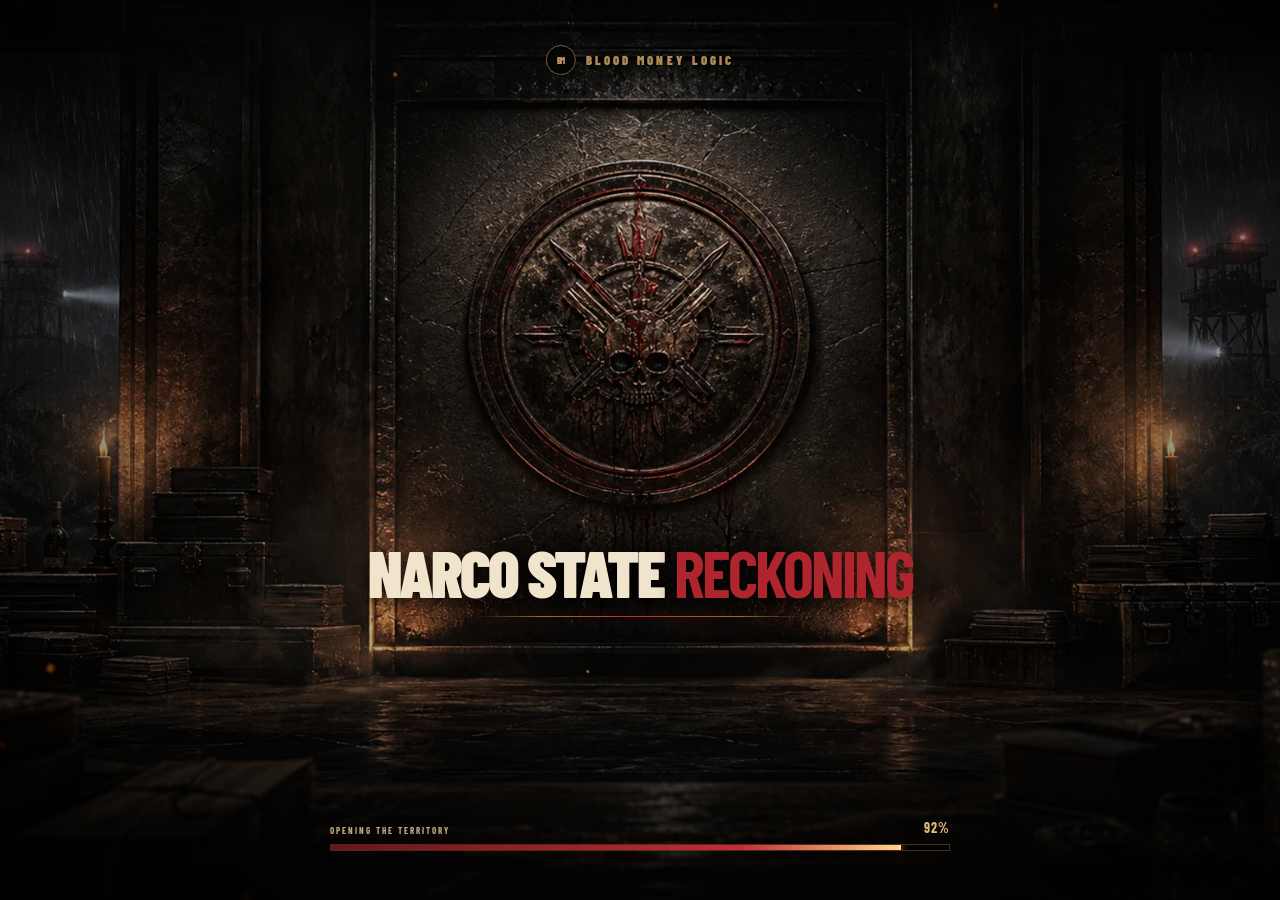
==== commit 496d68a6: "Use portrait reel composition on mobile" ====
--- a/game/index.html
+++ b/game/index.html
@@ -7,8 +7,8 @@
     <meta name="theme-color" content="#090b0d" />
     <link rel="icon" href="./favicon.svg" type="image/svg+xml" />
     <title>Narco State: Reckoning</title>
-    <script type="module" crossorigin src="./assets/index-B_Zz3zrP.js"></script>
-    <link rel="stylesheet" crossorigin href="./assets/index-mCUu3O26.css">
+    <script type="module" crossorigin src="./assets/index-CZg2nB5-.js"></script>
+    <link rel="stylesheet" crossorigin href="./assets/index-DAbDVRJD.css">
   </head>
   <body>
     <div id="app"></div>
--- a/game/assets/index-DAbDVRJD.css
+++ b/game/assets/index-DAbDVRJD.css
@@ -0,0 +1 @@
+.canvas-host.svelte-1sad6kn{width:100%;aspect-ratio:1900 / 700;display:grid;place-items:center;overflow:hidden}.canvas-host.svelte-1sad6kn canvas{display:block;max-width:100%;height:auto;object-fit:contain;image-rendering:auto}@media(max-width:900px){.canvas-host.svelte-1sad6kn{aspect-ratio:1.234}.canvas-host.svelte-1sad6kn canvas{width:220%!important;max-width:none}}@media(max-width:900px)and (orientation:landscape){.canvas-host.svelte-1sad6kn{aspect-ratio:1.9}.canvas-host.svelte-1sad6kn canvas{width:142.857%!important}}.bml-loader.svelte-prlgdi{position:fixed;inset:0;z-index:100;overflow:hidden;display:grid;place-items:center;color:#f2e6cf;background:#040505;isolation:isolate}.bml-loader__scene.svelte-prlgdi,.bml-loader__shade.svelte-prlgdi,.bml-loader__grain.svelte-prlgdi,.bml-loader__scan.svelte-prlgdi{position:absolute;inset:0;width:100%;height:100%;pointer-events:none}.bml-loader__scene.svelte-prlgdi{z-index:-4;object-fit:cover;object-position:center;animation:svelte-prlgdi-loader-settle 2.6s cubic-bezier(.2,.72,.2,1) both}.bml-loader__shade.svelte-prlgdi{z-index:-3;background:radial-gradient(circle at 50% 43%,transparent 0 17%,rgba(0,0,0,.12) 35%,rgba(0,0,0,.72) 100%),linear-gradient(180deg,rgba(2,3,3,.48),transparent 27%,transparent 66%,rgba(2,3,3,.9))}.bml-loader__grain.svelte-prlgdi{z-index:-2;opacity:.15;mix-blend-mode:soft-light;background-image:url("data:image/svg+xml,%3Csvg viewBox='0 0 180 180' xmlns='http://www.w3.org/2000/svg'%3E%3Cfilter id='n'%3E%3CfeTurbulence type='fractalNoise' baseFrequency='.78' numOctaves='3' stitchTiles='stitch'/%3E%3C/filter%3E%3Crect width='100%25' height='100%25' filter='url(%23n)' opacity='.55'/%3E%3C/svg%3E")}.bml-loader__scan.svelte-prlgdi{display:none}.bml-loader__studio.svelte-prlgdi{position:absolute;left:50%;top:clamp(24px,5vh,54px);display:flex;align-items:center;gap:10px;color:#b08b57;transform:translate(-50%);text-shadow:0 2px 12px #000;animation:svelte-prlgdi-studio-enter .65s ease-out both}.bml-loader__studio.svelte-prlgdi>span:where(.svelte-prlgdi){width:30px;height:30px;display:grid;place-items:center;border:1px solid #7e5d37;border-radius:50%;background:#050707c7;color:#bd9560;font:900 9px var(--font-ui);letter-spacing:-.04em;box-shadow:inset 0 0 0 3px #030404bf}.bml-loader__studio.svelte-prlgdi b:where(.svelte-prlgdi){font:900 clamp(10px,1vw,13px) var(--font-ui);letter-spacing:.24em;white-space:nowrap}.bml-loader__game-title.svelte-prlgdi{display:grid;justify-items:center;margin-top:clamp(190px,29vh,320px);text-align:center;text-shadow:0 3px 18px #000;animation:svelte-prlgdi-title-enter .8s .15s cubic-bezier(.2,.8,.2,1) both}.bml-loader.svelte-prlgdi h1:where(.svelte-prlgdi){margin:0;color:#f1e4cc;font:900 clamp(37px,5.1vw,76px)/.87 var(--font-display);letter-spacing:-.045em}.bml-loader.svelte-prlgdi h1:where(.svelte-prlgdi) strong:where(.svelte-prlgdi){color:#ae252d}.bml-loader__game-title.svelte-prlgdi>i:where(.svelte-prlgdi){width:min(330px,52vw);height:1px;margin-top:16px;background:linear-gradient(90deg,transparent,#8e6c3d 20%,#bd2c34 50%,#8e6c3d 80%,transparent);box-shadow:0 0 12px #a6262d99}.bml-loader__progress.svelte-prlgdi{position:absolute;left:50%;bottom:clamp(26px,5.4vh,62px);width:min(620px,calc(100vw - 48px));transform:translate(-50%)}.bml-loader__readout.svelte-prlgdi{display:flex;align-items:end;justify-content:space-between;margin-bottom:8px;color:#c5ae87;font:800 9px var(--font-ui);letter-spacing:.22em;text-transform:uppercase}.bml-loader__readout.svelte-prlgdi b:where(.svelte-prlgdi){color:#e5bc73;font-size:14px;letter-spacing:.08em}.bml-loader__track.svelte-prlgdi{height:7px;overflow:hidden;border:1px solid rgba(167,118,63,.4);background:#010202b8;box-shadow:inset 0 1px 5px #000,0 0 18px #981b211a}.bml-loader__track.svelte-prlgdi span:where(.svelte-prlgdi){display:block;height:100%;position:relative;background:linear-gradient(90deg,#691419,#c52c35 72%,#ffd58b);box-shadow:0 0 12px #e54243b3;transition:width .12s linear}.bml-loader__track.svelte-prlgdi span:where(.svelte-prlgdi) i:where(.svelte-prlgdi){position:absolute;right:-1px;top:-3px;width:2px;height:11px;background:#ffe1a1;box-shadow:0 0 7px #ffc86fb8}.reduced-motion.svelte-prlgdi :where(.svelte-prlgdi),.reduced-motion.svelte-prlgdi :where(.svelte-prlgdi):before,.reduced-motion.svelte-prlgdi :where(.svelte-prlgdi):after{animation:none!important;transition-duration:.01ms!important}@keyframes svelte-prlgdi-loader-settle{0%{opacity:.76;transform:scale(1.026) translateY(4px)}to{opacity:1;transform:scale(1) translateY(0)}}@keyframes svelte-prlgdi-studio-enter{0%{opacity:0;transform:translate(-50%,-8px)}to{opacity:1;transform:translate(-50%)}}@keyframes svelte-prlgdi-title-enter{0%{opacity:0;transform:translateY(9px)}to{opacity:1;transform:translateY(0)}}@media(max-width:680px){.bml-loader__scene.svelte-prlgdi{object-position:center 40%}.bml-loader__studio.svelte-prlgdi{top:24px}.bml-loader__game-title.svelte-prlgdi{margin-top:180px}}.bml-briefing.svelte-1d72t9s{position:fixed;inset:0;z-index:90;display:grid;place-items:center;padding:clamp(8px,1.8vw,24px);overflow:hidden;color:#ece1cd;background:radial-gradient(circle at 50% -15%,rgba(145,28,35,.2),transparent 42%),#020405f0;-webkit-backdrop-filter:blur(12px) saturate(.7);backdrop-filter:blur(12px) saturate(.7);animation:svelte-1d72t9s-briefing-in .28s ease-out both}.bml-briefing--intro.svelte-1d72t9s{grid-template-columns:minmax(0,1fr);padding:clamp(10px,2vw,28px);background:radial-gradient(circle at 50% 40%,rgba(137,24,31,.2),transparent 46%),#020405d1;-webkit-backdrop-filter:blur(8px) saturate(.78);backdrop-filter:blur(8px) saturate(.78)}.bml-intro.svelte-1d72t9s{position:relative;width:min(1180px,calc(100vw - 24px));max-width:100vw;min-width:0;display:grid;grid-template-columns:minmax(0,1fr);gap:14px;overflow:hidden;color:#ece1cd}.bml-intro__close.svelte-1d72t9s{position:absolute;z-index:6;top:-2px;right:0;width:40px;height:40px;border:1px solid rgba(180,126,63,.62);border-radius:50%;background:#07090ae6;color:#dfc28b;font:400 27px/1 var(--font-ui);cursor:pointer}.bml-intro__header.svelte-1d72t9s{display:block;width:auto;margin:0;padding:0 52px;text-align:center}.bml-intro__header.svelte-1d72t9s span:where(.svelte-1d72t9s){color:#b7803f;font:900 9px var(--font-ui);letter-spacing:.3em}.bml-intro__header.svelte-1d72t9s h2:where(.svelte-1d72t9s){margin:5px 0 0;color:#f0e3c9;font:900 clamp(31px,4vw,52px)/.9 var(--font-display);letter-spacing:-.035em;text-shadow:0 4px 18px #000}.bml-intro__rail.svelte-1d72t9s{width:100%;min-width:0;display:grid;grid-template-columns:repeat(3,minmax(0,1fr));gap:clamp(9px,1.3vw,16px)}.bml-intro-card.svelte-1d72t9s{position:relative;min-width:0;height:clamp(265px,34vh,350px);overflow:hidden;isolation:isolate;border:1px solid #624426;background:#060808;box-shadow:0 18px 44px #0000009e}.bml-intro-card.svelte-1d72t9s:before{content:"";position:absolute;inset:6px;z-index:3;pointer-events:none;border:1px solid rgba(211,163,91,.24)}.bml-intro-card.svelte-1d72t9s>img:where(.svelte-1d72t9s),.bml-intro-card__wash.svelte-1d72t9s{position:absolute;inset:0;width:100%;height:100%}.bml-intro-card.svelte-1d72t9s>img:where(.svelte-1d72t9s){z-index:-2;object-fit:cover;object-position:center 38%;transform:scale(1.035)}.bml-intro-card__wash.svelte-1d72t9s{z-index:-1;background:linear-gradient(180deg,#03050608 14%,#03050624 38%,#030506f5 78%),linear-gradient(105deg,rgba(126,20,27,.25),transparent 54%)}.bml-intro-card__copy.svelte-1d72t9s{position:absolute;z-index:2;left:clamp(16px,2vw,25px);right:clamp(16px,2vw,25px);bottom:clamp(17px,2vw,24px);display:grid;text-align:left;text-shadow:0 3px 9px #000}.bml-intro-card__copy.svelte-1d72t9s>small:where(.svelte-1d72t9s){color:#d0a35e;font:900 8px var(--font-ui);letter-spacing:.19em}.bml-intro-card__copy.svelte-1d72t9s>b:where(.svelte-1d72t9s){margin-top:5px;color:#f5e6c9;font:900 clamp(29px,3.4vw,43px)/.88 var(--font-display);letter-spacing:-.025em}.bml-intro-card__copy.svelte-1d72t9s>em:where(.svelte-1d72t9s){margin-top:10px;color:#c0bcb1;font:normal 700 12px/1.32 var(--font-ui)}.bml-intro-card__copy.svelte-1d72t9s>span:where(.svelte-1d72t9s){display:flex;flex-wrap:wrap;gap:5px;margin-top:12px}.bml-intro-card__copy.svelte-1d72t9s i:where(.svelte-1d72t9s){padding:4px 6px;border:1px solid rgba(173,123,63,.48);background:#060809c2;color:#c09b63;font:normal 900 7px var(--font-ui);letter-spacing:.11em}.bml-intro__enter.svelte-1d72t9s{justify-self:center;min-width:min(320px,90vw);min-height:46px;padding:10px 26px;border:1px solid #9b6c34;background:linear-gradient(180deg,#4c151a,#21090c);color:#f0cf94;font:900 12px var(--font-ui);letter-spacing:.17em;cursor:pointer;box-shadow:0 10px 28px #000,inset 0 1px #ffda931f}.bml-intro__hint.svelte-1d72t9s{display:none}.bml-board.svelte-1d72t9s{position:relative;width:min(1160px,calc(100vw - 22px));max-height:min(95dvh,840px);display:grid;grid-template-rows:auto auto minmax(0,1fr) auto;overflow:hidden;border:1px solid #73502d;background:linear-gradient(90deg,transparent 49.85%,rgba(185,139,72,.06) 50%,transparent 50.15%),radial-gradient(circle at 50% 0,rgba(101,22,27,.28),transparent 34%),linear-gradient(145deg,#15191a,#07090a 72%);box-shadow:0 30px 110px #000,inset 0 0 0 6px #090b0c,inset 0 0 0 7px #95663238}.bml-board.svelte-1d72t9s:after{content:"";position:absolute;inset:7px;pointer-events:none;border:1px solid rgba(176,125,62,.13)}.bml-board__masthead.svelte-1d72t9s{position:relative;z-index:2;min-height:52px;padding:9px 18px;display:flex;align-items:center;justify-content:space-between;border-bottom:1px solid rgba(143,100,52,.34);background:#030506a3}.bml-board__studio.svelte-1d72t9s{display:flex;align-items:center;gap:10px}.bml-board__seal.svelte-1d72t9s{width:31px;height:31px;display:grid;place-items:center;border:1px solid #a87942;border-radius:50%;background:radial-gradient(circle,#3a1114,#0a0c0d 68%);color:#d8b476;font:900 10px var(--font-display);letter-spacing:-.05em;box-shadow:inset 0 0 0 3px #0a0c0d,0 0 9px #9f1f2547}.bml-board__studio.svelte-1d72t9s>span:where(.svelte-1d72t9s):last-child{display:grid;line-height:1}.bml-board__studio.svelte-1d72t9s small:where(.svelte-1d72t9s){color:#b32830;font:900 8px var(--font-ui);letter-spacing:.22em}.bml-board__studio.svelte-1d72t9s b:where(.svelte-1d72t9s){margin-top:4px;color:#8b7c66;font:800 8px var(--font-ui);letter-spacing:.16em}.bml-board__close.svelte-1d72t9s{position:relative;z-index:3;width:34px;height:34px;border:1px solid #604326;border-radius:50%;background:#0c0f10;color:#d5b67e;font:400 24px/1 var(--font-ui);cursor:pointer}.bml-board__header.svelte-1d72t9s{position:relative;z-index:2;display:block;width:auto;margin:0;padding:clamp(15px,2vw,25px) 24px 14px;text-align:center}.bml-board__header.svelte-1d72t9s>span:where(.svelte-1d72t9s){color:#b7803f;font:900 8px var(--font-ui);letter-spacing:.27em}.bml-board__header.svelte-1d72t9s h2:where(.svelte-1d72t9s){margin:5px 0 4px;color:#f0e3c9;font:900 clamp(29px,4vw,47px)/.95 var(--font-display);letter-spacing:-.035em}.bml-board__header.svelte-1d72t9s p:where(.svelte-1d72t9s){margin:0;color:#8e8b82;font:700 10px/1.3 var(--font-ui);letter-spacing:.06em}.bml-board__grid.svelte-1d72t9s{position:relative;z-index:2;min-height:0;padding:0 18px 14px;display:grid;grid-template-columns:repeat(2,minmax(0,1fr));gap:12px;overflow-y:auto;overscroll-behavior:contain;scrollbar-color:#80582e #080a0b}.bml-board__grid.compact.svelte-1d72t9s{grid-template-columns:repeat(2,minmax(0,520px));justify-content:center}.bml-mode-card.svelte-1d72t9s{position:relative;min-width:0;min-height:205px;aspect-ratio:2.22;overflow:hidden;padding:0;border:1px solid #473621;background:#060808;color:inherit;cursor:pointer;isolation:isolate;box-shadow:0 11px 30px #00000085;transition:transform .2s ease,border-color .2s ease,box-shadow .2s ease}.bml-mode-card.svelte-1d72t9s:before{content:"";position:absolute;inset:5px;z-index:4;pointer-events:none;border:1px solid rgba(203,155,83,.22)}.bml-mode-card.svelte-1d72t9s:hover,.bml-mode-card.svelte-1d72t9s:focus-visible{z-index:3;border-color:#c38e48;outline:none;transform:translateY(-3px);box-shadow:0 16px 38px #000,0 0 22px #aa242a42}.bml-mode-card.active.svelte-1d72t9s{border-color:#e0b260;box-shadow:0 0 0 1px #e1b2604d,0 0 28px #a71f266b}.bml-mode-card.svelte-1d72t9s>img:where(.svelte-1d72t9s),.bml-mode-card__wash.svelte-1d72t9s{position:absolute;inset:0;width:100%;height:100%}.bml-mode-card.svelte-1d72t9s>img:where(.svelte-1d72t9s){z-index:-2;object-fit:cover;object-position:center 39%;transform:scale(1.01);transition:transform .55s cubic-bezier(.18,.75,.2,1),filter .25s ease}.bml-mode-card.svelte-1d72t9s:hover>img:where(.svelte-1d72t9s){transform:scale(1.045);filter:saturate(1.13) contrast(1.04)}.bml-mode-card__wash.svelte-1d72t9s{z-index:-1;background:linear-gradient(180deg,rgba(2,4,5,.22),transparent 34%,rgba(2,4,5,.35) 52%,rgba(2,4,5,.98) 88%),linear-gradient(90deg,rgba(117,21,27,.18),transparent 46%)}.territory.svelte-1d72t9s .bml-mode-card__wash:where(.svelte-1d72t9s),.siege.svelte-1d72t9s .bml-mode-card__wash:where(.svelte-1d72t9s){background:linear-gradient(180deg,rgba(2,4,5,.16),transparent 32%,rgba(43,10,8,.35) 54%,rgba(2,4,5,.99) 89%),linear-gradient(90deg,rgba(144,29,28,.19),transparent 48%)}.bml-mode-card__topline.svelte-1d72t9s{position:absolute;z-index:3;left:13px;right:13px;top:12px;display:flex;align-items:center;justify-content:space-between}.bml-mode-card__topline.svelte-1d72t9s small:where(.svelte-1d72t9s){padding:5px 8px;border-left:2px solid #a82931;background:#050708d1;color:#c6a26b;font:900 7px var(--font-ui);letter-spacing:.17em}.bml-mode-card__topline.svelte-1d72t9s strong:where(.svelte-1d72t9s){min-width:52px;padding:5px 8px;border:1px solid rgba(206,158,84,.6);background:#040607e0;color:#f0c778;font:900 18px var(--font-ui);box-shadow:0 3px 9px #000}.bml-mode-card__selected.svelte-1d72t9s{position:absolute;z-index:3;right:13px;top:51px;padding:4px 7px;background:#701117e0;color:#ffd7b2;font:900 7px var(--font-ui);letter-spacing:.15em}.bml-mode-card__copy.svelte-1d72t9s{position:absolute;z-index:3;left:17px;right:17px;bottom:37px;display:grid;text-align:left;text-shadow:0 2px 6px #000}.bml-mode-card__copy.svelte-1d72t9s>b:where(.svelte-1d72t9s){color:#f2e4c9;font:900 clamp(23px,2.7vw,34px)/.92 var(--font-display);letter-spacing:-.025em}.bml-mode-card__copy.svelte-1d72t9s>em:where(.svelte-1d72t9s){max-width:92%;margin-top:7px;color:#b4b1a8;font:normal 700 10px/1.24 var(--font-ui)}.bml-mode-card__details.svelte-1d72t9s{display:flex;flex-wrap:wrap;gap:4px;margin-top:8px}.bml-mode-card__details.svelte-1d72t9s i:where(.svelte-1d72t9s){padding:3px 5px;border:1px solid rgba(148,105,56,.34);background:#07090aa8;color:#a98b61;font:normal 800 6px var(--font-ui);letter-spacing:.1em}.bml-mode-card__action.svelte-1d72t9s{position:absolute;z-index:3;left:17px;bottom:12px;color:#cd9a4f;font:900 7px var(--font-ui);letter-spacing:.16em}.bml-mode-card__action.svelte-1d72t9s i:where(.svelte-1d72t9s){margin-left:4px;color:#e6c079;font:normal 900 14px/0 var(--font-ui)}.bml-board__footer.svelte-1d72t9s{position:relative;z-index:2;min-height:52px;padding:8px 18px;display:flex;align-items:center;justify-content:space-between;gap:14px;border-top:1px solid rgba(139,97,49,.3);background:#030506b8}.bml-board__footer.svelte-1d72t9s>span:where(.svelte-1d72t9s){color:#65645f;font:800 7px var(--font-ui);letter-spacing:.13em}.bml-board__footer.svelte-1d72t9s button:where(.svelte-1d72t9s){min-width:210px;min-height:34px;padding:7px 16px;border:1px solid #8b5f2e;background:linear-gradient(180deg,#351014,#19090b);color:#e5c086;font:900 8px var(--font-ui);letter-spacing:.13em;cursor:pointer;box-shadow:inset 0 1px #ffdc9a1a}@keyframes svelte-1d72t9s-briefing-in{0%{opacity:0}to{opacity:1}}@media(min-width:700px)and (max-height:740px){.bml-board__masthead.svelte-1d72t9s{min-height:43px;padding-block:5px}.bml-board__header.svelte-1d72t9s{padding:10px 20px 8px}.bml-board__header.svelte-1d72t9s h2:where(.svelte-1d72t9s){font-size:32px}.bml-mode-card.svelte-1d72t9s{min-height:164px;aspect-ratio:2.45}.bml-mode-card__copy.svelte-1d72t9s{bottom:30px}.bml-mode-card__copy.svelte-1d72t9s>b:where(.svelte-1d72t9s){font-size:24px}.bml-mode-card__copy.svelte-1d72t9s>em:where(.svelte-1d72t9s){margin-top:4px;font-size:8px}.bml-mode-card__details.svelte-1d72t9s{margin-top:5px}.bml-mode-card__action.svelte-1d72t9s{bottom:8px}.bml-board__footer.svelte-1d72t9s{min-height:42px;padding-block:4px}}@media(max-width:699px){.bml-briefing--intro.svelte-1d72t9s{padding:8px 0 12px}.bml-intro.svelte-1d72t9s{width:100%;gap:11px}.bml-intro__close.svelte-1d72t9s{top:0;right:10px;width:38px;height:38px}.bml-intro__header.svelte-1d72t9s{padding:0 48px}.bml-intro__header.svelte-1d72t9s span:where(.svelte-1d72t9s){font-size:8px}.bml-intro__header.svelte-1d72t9s h2:where(.svelte-1d72t9s){font-size:clamp(31px,10vw,42px)}.bml-intro__rail.svelte-1d72t9s{grid-template-columns:none;grid-auto-flow:column;grid-auto-columns:min(78vw,340px);justify-content:start;gap:10px;padding:0 max(6vw,14px) 5px;overflow-x:auto;scroll-snap-type:x mandatory;overscroll-behavior-x:contain;scrollbar-width:none}.bml-intro__rail.svelte-1d72t9s::-webkit-scrollbar{display:none}.bml-intro-card.svelte-1d72t9s{height:clamp(310px,49dvh,390px);scroll-snap-align:center}.bml-intro-card__copy.svelte-1d72t9s>b:where(.svelte-1d72t9s){font-size:clamp(34px,11vw,45px)}.bml-intro-card__copy.svelte-1d72t9s>em:where(.svelte-1d72t9s){font-size:13px}.bml-intro-card__copy.svelte-1d72t9s i:where(.svelte-1d72t9s){font-size:8px}.bml-intro__hint.svelte-1d72t9s{display:block;margin:-5px 0 0;color:#8f744e;text-align:center;font:900 8px var(--font-ui);letter-spacing:.18em}.bml-intro__enter.svelte-1d72t9s{min-height:50px;font-size:13px}.bml-board.svelte-1d72t9s{width:100%;max-height:97dvh}.bml-board__masthead.svelte-1d72t9s{min-height:45px;padding:6px 11px}.bml-board__header.svelte-1d72t9s{padding:12px 14px 10px}.bml-board__header.svelte-1d72t9s h2:where(.svelte-1d72t9s){font-size:29px}.bml-board__header.svelte-1d72t9s p:where(.svelte-1d72t9s){font-size:8px}.bml-board__grid.svelte-1d72t9s,.bml-board__grid.compact.svelte-1d72t9s{grid-template-columns:1fr;padding:0 10px 10px;gap:9px}.bml-mode-card.svelte-1d72t9s{min-height:186px;aspect-ratio:1.95}.bml-mode-card__copy.svelte-1d72t9s>b:where(.svelte-1d72t9s){font-size:27px}.bml-mode-card__copy.svelte-1d72t9s>em:where(.svelte-1d72t9s){font-size:9px}.bml-board__footer.svelte-1d72t9s{padding:7px 10px}.bml-board__footer.svelte-1d72t9s>span:where(.svelte-1d72t9s){display:none}.bml-board__footer.svelte-1d72t9s button:where(.svelte-1d72t9s){width:100%}}@media(prefers-reduced-motion:reduce){.bml-briefing.svelte-1d72t9s,.bml-mode-card.svelte-1d72t9s,.bml-mode-card.svelte-1d72t9s>img:where(.svelte-1d72t9s){animation:none;transition:none}}.bml-contract.svelte-18ojzkj{position:relative;width:188px;min-width:0;height:58px;display:grid;grid-template-columns:48px minmax(0,1fr) auto;align-items:center;gap:9px;padding:5px 10px 5px 5px;border:1px solid rgba(151,111,58,.48);border-radius:8px;color:#efe4d0;background:linear-gradient(90deg,rgba(120,24,30,.2),transparent 44%),linear-gradient(145deg,#171b1c,#090b0c 72%);box-shadow:inset 0 0 0 1px #050606,inset 0 1px #ffffff0a,0 8px 20px #00000052;cursor:pointer;transition:border-color .16s ease,transform .16s ease,filter .16s ease}.bml-contract.svelte-18ojzkj:hover:not(:disabled){border-color:#c39751;filter:brightness(1.12);transform:translateY(-1px)}.bml-contract.svelte-18ojzkj:focus-visible{outline:2px solid #f0c873;outline-offset:3px}.bml-contract.svelte-18ojzkj:disabled{opacity:.38;cursor:not-allowed;filter:grayscale(.45)}.bml-contract__icon.svelte-18ojzkj{position:relative;width:48px;height:48px;display:grid;place-items:center;border:1px solid #704047;border-radius:7px;background:radial-gradient(circle at 50% 45%,#5d171d,#210b0e 64%,#080909 66%);box-shadow:inset 0 0 12px #080203,0 0 14px #a41f272e}.bml-contract__icon.svelte-18ojzkj svg:where(.svelte-18ojzkj){width:35px;height:35px;fill:none;stroke:#d8b671;stroke-width:2;stroke-linejoin:round}.bml-contract__icon.svelte-18ojzkj .drop:where(.svelte-18ojzkj){fill:#b6252e;stroke:#f0bd6a;stroke-width:1.3}.bml-contract__icon.svelte-18ojzkj i:where(.svelte-18ojzkj){position:absolute;right:3px;top:3px;width:6px;height:6px;border-radius:50%;background:#ec424b;box-shadow:0 0 8px #e22631}.bml-contract__copy.svelte-18ojzkj{min-width:0;display:grid;text-align:left;line-height:1}.bml-contract.svelte-18ojzkj small:where(.svelte-18ojzkj){overflow:hidden;color:#9b7d50;font:800 7px var(--font-ui);letter-spacing:.18em;text-overflow:ellipsis;white-space:nowrap}.bml-contract.svelte-18ojzkj b:where(.svelte-18ojzkj){margin-top:5px;overflow:hidden;color:#eee0c6;font:900 12px var(--font-ui);letter-spacing:.08em;text-overflow:ellipsis;white-space:nowrap}.bml-contract.svelte-18ojzkj strong:where(.svelte-18ojzkj){color:#f0c873;font:900 16px var(--font-ui);text-shadow:0 2px 5px #000}@media(max-width:900px){.bml-contract.svelte-18ojzkj{width:56px;height:56px;grid-template-columns:1fr;padding:3px;border-radius:9px}.bml-contract__icon.svelte-18ojzkj{width:48px;height:48px}.bml-contract__copy.svelte-18ojzkj{display:none}.bml-contract.svelte-18ojzkj strong:where(.svelte-18ojzkj){position:absolute;right:-6px;bottom:-5px;min-width:28px;padding:2px 4px;border:1px solid #9c753d;border-radius:4px;background:#16090b;font-size:12px;line-height:1;text-align:center}}@font-face{font-family:Cartel Debt Marker UI;src:url(../fonts/BarlowCondensed-Bold.ttf) format("truetype");font-weight:600 800;font-style:normal;font-display:swap}@font-face{font-family:Cartel Debt Marker UI;src:url(../fonts/BarlowCondensed-Black.ttf) format("truetype");font-weight:900;font-style:normal;font-display:swap}:root{font-family:Cartel Debt Marker UI,Arial Narrow,sans-serif;color:#f2e9d5;background:#090b0d;font-synthesis:none;--font-display: "Cartel Debt Marker UI", "Arial Narrow", sans-serif;--font-ui: "Cartel Debt Marker UI", "Arial Narrow", sans-serif;--gold: #c69a4b;--red: #a91f27;--panel: #111517;--bml-ink: #050707;--bml-steel: #15191a;--bml-blood: #ae252d;--bml-ember: #e0b260;--bml-paper: #f0e3c9;--bml-muted: #8e8b82;--bml-rule: rgba(150, 105, 54, .34)}*{box-sizing:border-box}body{margin:0;min-width:320px;min-height:100vh;overflow:hidden}button,input{font:inherit}button{color:inherit}.game-shell{height:100dvh;min-height:0;position:relative;display:grid;grid-template-rows:auto minmax(0,1fr) auto auto auto;isolation:isolate;overflow:hidden;background:radial-gradient(circle at 50% 30%,#253034 0,#101518 36%,#080a0b 76%)}.game-shell:after{content:"";position:absolute;inset:0;z-index:2;pointer-events:none;background:#020304;opacity:0;transition:opacity .28s ease-out}.game-shell.win-takeover:after{opacity:.84}.ambient{position:absolute;inset:0;z-index:-1;opacity:.5;background:linear-gradient(115deg,transparent 48%,rgba(132,27,32,.16) 49%,transparent 51%),repeating-linear-gradient(90deg,transparent 0 8vw,rgba(209,165,86,.025) 8.1vw 8.2vw)}.ambient:after{content:"";position:absolute;inset:auto 0 0;height:22%;background:linear-gradient(180deg,transparent,rgba(88,18,22,.11))}header{display:flex;align-items:center;justify-content:space-between;width:min(1200px,94vw);margin:auto;padding:18px 12px 4px}.brand h1{font:900 clamp(28px,4vw,54px)/.86 var(--font-display);letter-spacing:-.045em;margin:5px 0 0}.brand h1 strong{color:#b5272e;font-weight:900;text-shadow:0 2px 15px rgba(181,39,46,.4)}.eyebrow{color:var(--gold);font:800 10px var(--font-display);letter-spacing:.3em}.top-actions{display:flex;align-items:center;gap:10px}.icon-button{width:39px;height:39px;border-radius:50%;border:1px solid #594a34;background:#121719;cursor:pointer;font-weight:900}.icon-button:hover{border-color:var(--gold);background:#1b2021}.free-spins-accessible{position:absolute;width:1px;height:1px;padding:0;margin:-1px;overflow:hidden;clip:rect(0 0 0 0);white-space:nowrap;border:0}.replay-chip{padding:7px 11px;border-left:2px solid var(--red);color:#d7bc84;background:#72151b33;font:800 9px var(--font-ui);letter-spacing:.15em}.mechanic-chip{display:grid;gap:1px;min-width:78px;padding:5px 10px;border-left:2px solid #b98b43;background:#483a215c;text-align:right}.mechanic-chip b{color:#e8c77f;font:900 16px var(--font-ui)}.mechanic-chip span{color:#8f8b81;font:700 7px var(--font-ui);letter-spacing:.14em}.mechanic-chip.debt{border-left-color:#a91f27;background:#72151b40}.mechanic-chip.hit-list b{font-size:12px}.stage{width:min(1900px,98vw,calc((100dvh - 320px) * 2.7142857));min-width:0;margin:auto;position:relative;z-index:3;align-self:center}.status-ribbon{display:flex;align-items:center;justify-content:center;gap:13px;height:25px;color:#d7bc84;font:700 11px var(--font-ui);letter-spacing:.27em}.status-ribbon i{width:min(90px,10vw);height:1px;background:linear-gradient(90deg,transparent,#745a32)}.status-ribbon i:last-child{transform:scaleX(-1)}.connecting{position:absolute;inset:50% auto auto 50%;transform:translate(-50%,-50%);padding:13px 20px;background:#080a0beb;border:1px solid #725526;color:#dcb969;font:700 12px var(--font-ui);letter-spacing:.2em}.control-deck{width:min(1050px,96vw);min-height:118px;margin:0 auto 6px;position:relative;z-index:1;display:grid;grid-template-columns:1fr 1.2fr 120px 1fr .8fr;align-items:center;gap:20px;padding:8px 20px;overflow:visible;border-top:1px solid #453723;border-bottom:1px solid #30291e;background:linear-gradient(180deg,#181c1df5,#0a0c0dfa);box-shadow:0 -15px 40px #00000059}.meter{display:grid}.meter span,.bet-control>span{color:#8f8b81;font:700 9px var(--font-ui);letter-spacing:.18em}.meter strong{font:900 25px var(--font-ui)}.meter small{color:#6f6d68;font-size:8px;letter-spacing:.12em}.bet-control{display:grid;grid-template-columns:1fr 44px 75px 44px;align-items:center;text-align:center}.bet-control button{width:36px;height:36px;border-radius:50%;border:1px solid #53462f;background:#181c1d;cursor:pointer}.bet-control strong{font:900 25px var(--font-ui)}.bet-control button:disabled{opacity:.35}.spin{position:relative;isolation:isolate;justify-self:center;width:106px;min-width:106px;height:106px;min-height:106px;aspect-ratio:1;padding:0;overflow:visible;border-radius:50%;border:4px solid #503136;outline:2px solid #7d5e31;outline-offset:3px;display:grid;grid-template-rows:auto auto;align-content:center;justify-items:center;background:radial-gradient(circle at 48% 38%,#b1393f 0 13%,#8f232a 14% 46%,#46151a 48% 66%,#160c0e 68%);box-shadow:inset 0 0 20px #ffb35024,inset 0 -10px 18px #14020461,0 6px 28px #0009;cursor:pointer;transition:transform .18s,filter .18s}.spin:before{content:"";position:absolute;inset:6px;z-index:-1;border:1px solid rgba(238,190,91,.28);border-radius:inherit;box-shadow:inset 0 0 0 5px #2c090c47}.spin.active:hover{transform:scale(1.045);filter:brightness(1.2)}.spin:disabled{filter:grayscale(.8);cursor:not-allowed}.spin-arrows{position:absolute;inset:10px;z-index:-1;display:grid;place-items:center;color:#f7cb716b;font-size:61px;line-height:1;transform:translateY(-1px) rotate(-10deg)}.spin b{z-index:1;font:900 22px/.9 var(--font-display);letter-spacing:.08em;text-shadow:0 2px 5px #31070a}.spin small{z-index:1;margin-top:4px;font-family:var(--font-ui);font-size:7px;line-height:1;color:#e1b45f;letter-spacing:.2em}.toggle{justify-self:end;display:grid;grid-template-columns:38px auto;align-items:center;gap:8px;cursor:pointer}.toggle input{position:absolute;opacity:0}.toggle span{width:38px;height:20px;border-radius:20px;background:#272b2b;border:1px solid #514b3f;position:relative}.toggle span:after{content:"";width:14px;height:14px;position:absolute;left:2px;top:2px;border-radius:50%;background:#7c766b;transition:.2s}.toggle input:checked+span{background:#672027}.toggle input:checked+span:after{transform:translate(18px);background:#e0b963}.toggle b{grid-column:1/-1;text-align:center;font:700 8px var(--font-ui);letter-spacing:.14em;color:#928d83}footer{width:min(1050px,96vw);margin:0 auto;padding:6px 3px 12px;display:flex;justify-content:space-between;color:#585957;font-size:8px;letter-spacing:.15em}.modal-backdrop{position:fixed;inset:0;z-index:10;display:grid;place-items:center;padding:20px;background:#030506e0;-webkit-backdrop-filter:blur(8px);backdrop-filter:blur(8px)}.rules{position:relative;width:min(700px,100%);max-height:90dvh;overflow-y:auto;padding:38px;border:1px solid #765b32;background:linear-gradient(145deg,#171b1c,#0b0d0e);box-shadow:0 25px 80px #000}.rules h2{font:900 38px var(--font-display);margin:8px 0 25px}.close{position:absolute;right:15px;top:15px;border:0;background:none;font-size:30px;cursor:pointer}.rule-grid{display:grid;grid-template-columns:1fr 1fr;gap:20px}.rule-grid article{padding:15px;border-left:2px solid #842128;background:#111516}.rule-grid b{color:#d9b76f;font:900 15px var(--font-display);letter-spacing:.06em}.rule-grid p{color:#a9aaa5;font-family:var(--font-ui);font-size:12px;line-height:1.55;margin:8px 0 0}.primary{margin-top:24px;padding:13px 18px;border:1px solid #9b7539;background:#711d23;font:900 14px var(--font-display);letter-spacing:.1em;cursor:pointer}.connection-error{position:absolute;left:50%;bottom:18px;z-index:3;width:min(620px,90%);transform:translate(-50%);padding:10px 14px;border:1px solid #8f3036;background:#21080af0;color:#efb6aa;text-align:center;font:700 11px var(--font-ui);letter-spacing:.04em}.rules h3{margin:28px 0 10px;color:#d9b76f;font:900 16px var(--font-display);letter-spacing:.1em}.paytable{border:1px solid #493b28;background:#0d1011}.pay-row{display:grid;grid-template-columns:1.7fr repeat(3,1fr);gap:8px;padding:8px 12px;border-bottom:1px solid #282820;color:#b9b7af;font-size:11px}.pay-row:last-child{border-bottom:0}.pay-row span:not(:first-child),.pay-row b:not(:first-child){text-align:right}.pay-head{color:#d9b76f;font-size:9px;letter-spacing:.12em}.legal-copy{margin-top:18px;padding:12px 15px;border-left:2px solid #765b32;background:#101314;color:#8f918e;font-size:10px;line-height:1.5}.legal-copy p{margin:4px 0}@media(max-width:900px){body{overflow:hidden}.game-shell{height:100dvh;min-height:0;grid-template-rows:auto minmax(0,1fr) auto auto auto}header{width:100%;padding:10px 10px 2px}.eyebrow{font-size:9px}.brand h1{font-size:clamp(31px,9vw,39px)}.top-actions{gap:7px}.icon-button{width:39px;height:39px;font-size:17px}.mechanic-chip span{display:none}.mechanic-chip{min-width:0;padding-inline:8px}.mechanic-chip b{font-size:18px}.replay-chip{display:none}.stage{width:100vw;min-width:0}.status-ribbon{height:24px;font-size:10px;letter-spacing:.19em}.status-ribbon i{width:28px}.control-deck{width:100%;min-height:138px;grid-template-columns:1fr 104px 1fr;gap:9px;padding:11px 13px 10px}.bet-control{grid-row:2;grid-column:1 / 3;grid-template-columns:1fr 44px 72px 44px}.bet-control button{width:41px;height:41px;font-size:20px}.bet-control strong{font-size:27px}.spin{grid-column:2;grid-row:1;width:94px;min-width:94px;height:94px;min-height:94px}.spin-arrows{inset:8px;font-size:55px}.spin b{font-size:22px}.spin small{font-size:8px}.win{text-align:right}.toggle{grid-column:3;grid-row:2;transform:scale(1.08);transform-origin:right center}.meter span,.bet-control>span{font-size:10px}.meter strong{font-size:24px}.meter small{font-size:9px}footer{padding-inline:10px}.rules{padding:28px 20px}.rule-grid{grid-template-columns:1fr;gap:10px}.rules h2{font-size:36px}}@media(max-width:380px){.brand h1{font-size:29px}.control-deck{min-height:132px;grid-template-columns:1fr 96px 1fr;padding-inline:9px}.spin{width:88px;min-width:88px;height:88px;min-height:88px}.meter strong{font-size:21px}}@media(min-width:701px)and (max-height:650px){header{padding-top:8px}.brand h1{font-size:34px}.eyebrow{font-size:8px}.control-deck{min-height:94px;padding-block:5px}.spin{width:84px;min-width:84px;height:84px;min-height:84px}.spin-arrows{inset:8px;font-size:49px}.stage{width:min(1700px,98vw,calc((100dvh - 250px) * 2.7142857))}}@media(prefers-reduced-motion:reduce){*,*:before,*:after{scroll-behavior:auto!important;transition-duration:.01ms!important;animation-duration:.01ms!important}}.mode-selector{display:flex;align-items:center;justify-content:center;width:min(1050px,96vw);margin:0 auto 7px;position:relative;z-index:4}.mechanic-chip.mode-badge{border-left-color:#d7bc84;background:#55411e59}.mechanic-chip.mode-badge.high-alert{border-left-color:#e09838;background:#5e361259}.mechanic-chip.mode-badge.super{border-left-color:#df444e;background:#74171d66}.game-shell{grid-template-rows:auto minmax(0,1fr) auto auto;background:radial-gradient(circle at 50% 22%,rgba(66,77,79,.7),transparent 42%),linear-gradient(180deg,#111718,#07090a 72%)}header{width:min(1240px,96vw);min-height:76px;padding:10px 14px 5px;border-bottom:1px solid rgba(145,104,53,.25)}.brand{display:flex;align-items:center;gap:11px;min-width:0}.brand>div{min-width:0}.brand small{display:block;margin-bottom:4px;color:#9d7d4e;font:800 7px var(--font-ui);letter-spacing:.27em}.brand h1{margin:0;font-size:clamp(26px,3.4vw,46px);white-space:nowrap}.studio-mark{position:relative;width:42px;height:42px;flex:0 0 42px;display:grid;place-items:center;border:1px solid #765b35;border-radius:50%;color:#d7b36d;background:radial-gradient(circle,#351216,#0a0d0e 68%);box-shadow:inset 0 0 0 4px #090b0c,0 0 14px #a4242b2e}.studio-mark b{font:900 12px var(--font-ui);letter-spacing:-.05em}.studio-mark i{position:absolute;right:2px;bottom:4px;width:7px;height:7px;border-radius:50%;background:#bc2932;box-shadow:0 0 7px #d52d37}.top-actions{gap:8px}.icon-button{width:42px;height:42px;display:grid;place-items:center;border-color:#594b36;border-radius:7px;background:linear-gradient(145deg,#191e1f,#090b0c);box-shadow:inset 0 0 0 1px #050606,0 5px 12px #00000040}.icon-button span{font:900 18px var(--font-ui);color:#d9ba7a}.sound-button svg{width:21px;height:21px;fill:none;stroke:#d9ba7a;stroke-width:1.8;stroke-linecap:round;stroke-linejoin:round}.sound-button.muted svg{opacity:.4}.stage{width:min(1900px,100vw,calc((100dvh - 230px) * 2.7142857))}.status-ribbon{height:22px;font-size:9px}.control-deck{width:min(1200px,calc(100vw - 24px));min-height:92px;margin:2px auto 4px;grid-template-columns:minmax(120px,1fr) 188px 190px 102px minmax(120px,1fr) 58px;grid-template-areas:"balance mode bet spin win turbo";gap:12px;padding:9px 14px;border:1px solid #493a27;border-radius:10px;background:linear-gradient(90deg,rgba(133,28,34,.08),transparent 24%,transparent 76%,rgba(133,28,34,.08)),linear-gradient(180deg,#181d1efa,#07090afc);box-shadow:inset 0 0 0 1px #050606,inset 0 1px #ffffff09,0 -14px 35px #00000047;clip-path:polygon(12px 0,calc(100% - 12px) 0,100% 12px,100% calc(100% - 12px),calc(100% - 12px) 100%,12px 100%,0 calc(100% - 12px),0 12px)}.control-deck:before,.control-deck:after{content:"";position:absolute;top:12px;bottom:12px;width:2px;background:linear-gradient(transparent,#8e252c,transparent);opacity:.65}.control-deck:before{left:6px}.control-deck:after{right:6px}.balance{grid-area:balance}.mode-selector{grid-area:mode;width:auto;margin:0;z-index:auto}.bet-control{grid-area:bet;display:grid;grid-template-columns:1fr;gap:5px}.bet-control>span{text-align:center}.bet-control>span.ante-active{color:#e7b15f;text-shadow:0 0 10px rgba(203,52,42,.4)}.bet-stepper{display:grid;grid-template-columns:38px minmax(78px,1fr) 38px;align-items:center;justify-items:center}.bet-stepper button{width:34px;height:34px;border-radius:7px;border:1px solid #514531;background:linear-gradient(145deg,#1c2122,#0b0d0e);font-size:18px;cursor:pointer}.bet-stepper strong{font:900 23px var(--font-ui);white-space:nowrap}.bet-stepper button:disabled{opacity:.35}.spin{grid-area:spin;width:86px;min-width:86px;height:86px;min-height:86px;border-width:3px;outline-width:1px}.spin-arrows{font-size:49px}.meter{align-content:center;min-width:0}.meter strong{overflow:hidden;font-size:23px;text-overflow:ellipsis;white-space:nowrap}.win{grid-area:win;text-align:right}.toggle{grid-area:turbo;justify-self:center;grid-template-columns:38px;gap:5px}footer{width:min(1200px,calc(100vw - 24px));padding:3px 5px max(7px,env(safe-area-inset-bottom))}@media(max-width:900px){.game-shell{grid-template-rows:auto minmax(0,1fr) auto auto}header{width:100%;min-height:68px;padding:7px 8px 4px}.studio-mark{width:34px;height:34px;flex-basis:34px}.studio-mark b{font-size:10px}.brand{gap:7px}.brand small{display:none}.brand h1{max-width:190px;font-size:clamp(21px,6.4vw,27px);line-height:.9;white-space:normal}.brand h1 strong{display:block}.top-actions{gap:5px}.top-actions .mechanic-chip{display:none}.icon-button{width:44px;height:44px}.stage{width:min(100vw,calc((100dvh - 220px)*1.234))}.status-ribbon{height:20px;font-size:8px;letter-spacing:.15em}.status-ribbon i{width:20px}.control-deck{width:calc(100vw - 10px);min-height:126px;grid-template-columns:68px minmax(164px,1fr) 68px;grid-template-rows:59px 54px;grid-template-areas:"balance spin win" "mode bet turbo";gap:4px 7px;padding:6px 8px;border-radius:8px}.meter span,.bet-control>span{font-size:8px;letter-spacing:.12em}.meter strong{font-size:clamp(17px,5.2vw,23px)}.meter small{font-size:7px}.balance{text-align:left}.win{text-align:right}.mode-selector{align-self:center;justify-self:start}.bet-control{width:min(230px,100%);align-self:center;justify-self:center;gap:2px}.bet-stepper{grid-template-columns:46px minmax(72px,1fr) 46px}.bet-stepper button{width:44px;height:44px}.bet-stepper strong{font-size:clamp(21px,6vw,27px)}.spin{width:78px;min-width:78px;height:78px;min-height:78px;align-self:center}.spin-arrows{inset:7px;font-size:45px}.spin b{font-size:20px}.spin small{display:none}.toggle{align-self:center;justify-self:end;transform:none}.toggle span{width:42px;height:23px}.toggle span:after{width:17px;height:17px}.toggle input:checked+span:after{transform:translate(18px)}footer{width:calc(100vw - 10px);padding-inline:4px;font-size:6px}}@media(max-width:390px){.brand h1{max-width:165px;font-size:22px}.studio-mark{display:none}.control-deck{grid-template-columns:62px minmax(154px,1fr) 62px}.meter strong{font-size:17px}}@media(max-width:900px)and (orientation:landscape){header{min-height:52px}.brand h1{max-width:none;font-size:23px;white-space:nowrap}.brand h1 strong{display:inline}.stage{width:min(100vw,calc((100dvh - 145px)*1.9))}.control-deck{min-height:76px;grid-template-columns:1fr 56px 180px 76px 1fr 52px;grid-template-rows:1fr;grid-template-areas:"balance mode bet spin win turbo"}.spin{width:68px;min-width:68px;height:68px;min-height:68px}footer{display:none}}
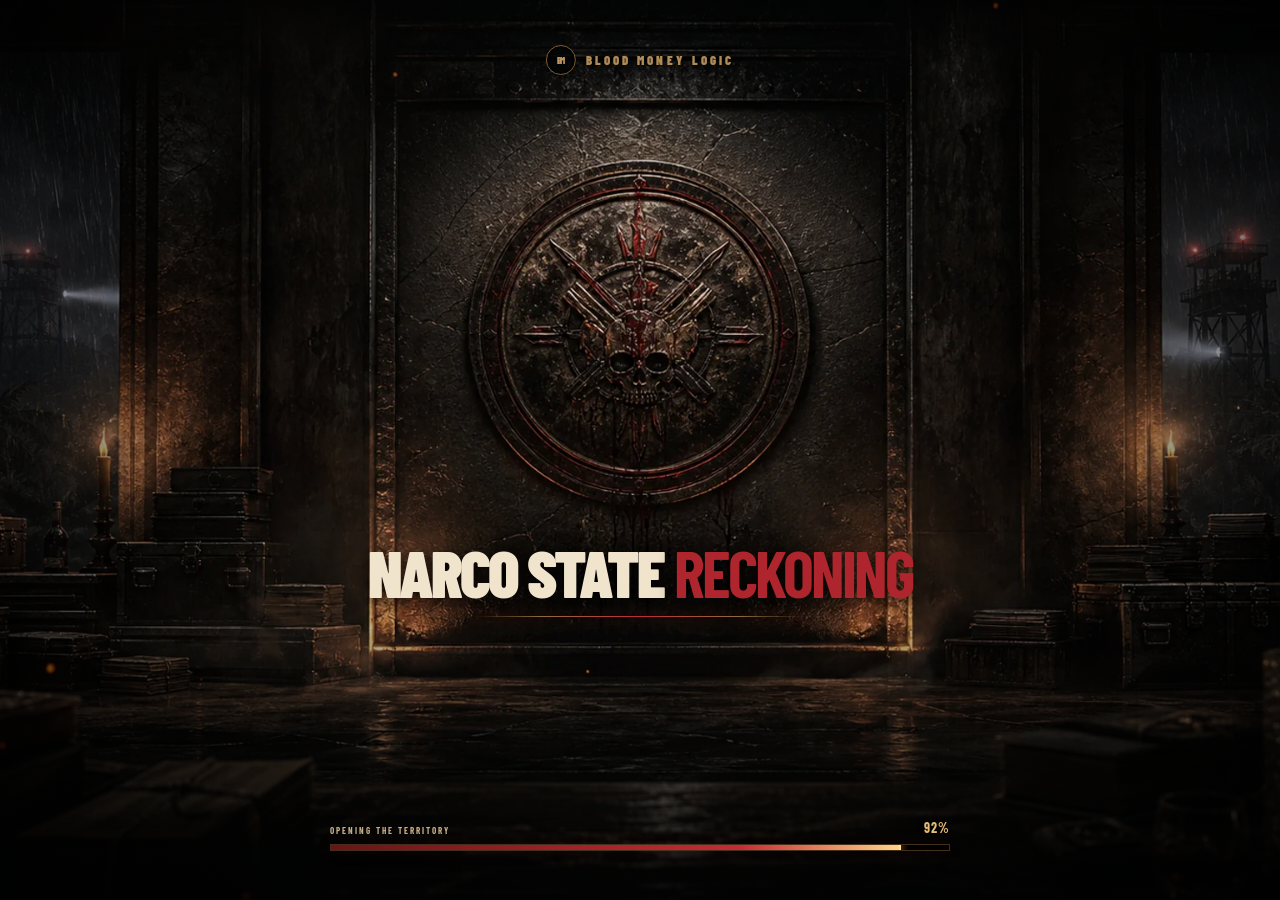
==== commit 93523ed2: "Fill portrait game viewport on mobile" ====
--- a/game/index.html
+++ b/game/index.html
@@ -7,8 +7,8 @@
     <meta name="theme-color" content="#090b0d" />
     <link rel="icon" href="./favicon.svg" type="image/svg+xml" />
     <title>Narco State: Reckoning</title>
-    <script type="module" crossorigin src="./assets/index-CZg2nB5-.js"></script>
-    <link rel="stylesheet" crossorigin href="./assets/index-DAbDVRJD.css">
+    <script type="module" crossorigin src="./assets/index-DnXC6Tln.js"></script>
+    <link rel="stylesheet" crossorigin href="./assets/index-DBNHpAMB.css">
   </head>
   <body>
     <div id="app"></div>
--- a/game/assets/index-DBNHpAMB.css
+++ b/game/assets/index-DBNHpAMB.css
@@ -0,0 +1 @@
+.canvas-host.svelte-1sad6kn{width:100%;aspect-ratio:1900 / 700;display:grid;place-items:center;overflow:hidden;background:#050708}.canvas-host.svelte-1sad6kn canvas{display:block;max-width:100%;height:auto;object-fit:contain;image-rendering:auto}@media(max-width:900px)and (orientation:portrait){.canvas-host.svelte-1sad6kn{width:100%;height:100%;min-height:0;aspect-ratio:auto}.canvas-host.svelte-1sad6kn canvas{width:100%!important;height:100%!important;max-width:100%;max-height:100%;object-fit:fill}}@media(max-width:900px)and (orientation:landscape){.canvas-host.svelte-1sad6kn{aspect-ratio:1.9}.canvas-host.svelte-1sad6kn canvas{width:142.857%!important}}.bml-loader.svelte-prlgdi{position:fixed;inset:0;z-index:100;overflow:hidden;display:grid;place-items:center;color:#f2e6cf;background:#040505;isolation:isolate}.bml-loader__scene.svelte-prlgdi,.bml-loader__shade.svelte-prlgdi,.bml-loader__grain.svelte-prlgdi,.bml-loader__scan.svelte-prlgdi{position:absolute;inset:0;width:100%;height:100%;pointer-events:none}.bml-loader__scene.svelte-prlgdi{z-index:-4;object-fit:cover;object-position:center;animation:svelte-prlgdi-loader-settle 2.6s cubic-bezier(.2,.72,.2,1) both}.bml-loader__shade.svelte-prlgdi{z-index:-3;background:radial-gradient(circle at 50% 43%,transparent 0 17%,rgba(0,0,0,.12) 35%,rgba(0,0,0,.72) 100%),linear-gradient(180deg,rgba(2,3,3,.48),transparent 27%,transparent 66%,rgba(2,3,3,.9))}.bml-loader__grain.svelte-prlgdi{z-index:-2;opacity:.15;mix-blend-mode:soft-light;background-image:url("data:image/svg+xml,%3Csvg viewBox='0 0 180 180' xmlns='http://www.w3.org/2000/svg'%3E%3Cfilter id='n'%3E%3CfeTurbulence type='fractalNoise' baseFrequency='.78' numOctaves='3' stitchTiles='stitch'/%3E%3C/filter%3E%3Crect width='100%25' height='100%25' filter='url(%23n)' opacity='.55'/%3E%3C/svg%3E")}.bml-loader__scan.svelte-prlgdi{display:none}.bml-loader__studio.svelte-prlgdi{position:absolute;left:50%;top:clamp(24px,5vh,54px);display:flex;align-items:center;gap:10px;color:#b08b57;transform:translate(-50%);text-shadow:0 2px 12px #000;animation:svelte-prlgdi-studio-enter .65s ease-out both}.bml-loader__studio.svelte-prlgdi>span:where(.svelte-prlgdi){width:30px;height:30px;display:grid;place-items:center;border:1px solid #7e5d37;border-radius:50%;background:#050707c7;color:#bd9560;font:900 9px var(--font-ui);letter-spacing:-.04em;box-shadow:inset 0 0 0 3px #030404bf}.bml-loader__studio.svelte-prlgdi b:where(.svelte-prlgdi){font:900 clamp(10px,1vw,13px) var(--font-ui);letter-spacing:.24em;white-space:nowrap}.bml-loader__game-title.svelte-prlgdi{display:grid;justify-items:center;margin-top:clamp(190px,29vh,320px);text-align:center;text-shadow:0 3px 18px #000;animation:svelte-prlgdi-title-enter .8s .15s cubic-bezier(.2,.8,.2,1) both}.bml-loader.svelte-prlgdi h1:where(.svelte-prlgdi){margin:0;color:#f1e4cc;font:900 clamp(37px,5.1vw,76px)/.87 var(--font-display);letter-spacing:-.045em}.bml-loader.svelte-prlgdi h1:where(.svelte-prlgdi) strong:where(.svelte-prlgdi){color:#ae252d}.bml-loader__game-title.svelte-prlgdi>i:where(.svelte-prlgdi){width:min(330px,52vw);height:1px;margin-top:16px;background:linear-gradient(90deg,transparent,#8e6c3d 20%,#bd2c34 50%,#8e6c3d 80%,transparent);box-shadow:0 0 12px #a6262d99}.bml-loader__progress.svelte-prlgdi{position:absolute;left:50%;bottom:clamp(26px,5.4vh,62px);width:min(620px,calc(100vw - 48px));transform:translate(-50%)}.bml-loader__readout.svelte-prlgdi{display:flex;align-items:end;justify-content:space-between;margin-bottom:8px;color:#c5ae87;font:800 9px var(--font-ui);letter-spacing:.22em;text-transform:uppercase}.bml-loader__readout.svelte-prlgdi b:where(.svelte-prlgdi){color:#e5bc73;font-size:14px;letter-spacing:.08em}.bml-loader__track.svelte-prlgdi{height:7px;overflow:hidden;border:1px solid rgba(167,118,63,.4);background:#010202b8;box-shadow:inset 0 1px 5px #000,0 0 18px #981b211a}.bml-loader__track.svelte-prlgdi span:where(.svelte-prlgdi){display:block;height:100%;position:relative;background:linear-gradient(90deg,#691419,#c52c35 72%,#ffd58b);box-shadow:0 0 12px #e54243b3;transition:width .12s linear}.bml-loader__track.svelte-prlgdi span:where(.svelte-prlgdi) i:where(.svelte-prlgdi){position:absolute;right:-1px;top:-3px;width:2px;height:11px;background:#ffe1a1;box-shadow:0 0 7px #ffc86fb8}.reduced-motion.svelte-prlgdi :where(.svelte-prlgdi),.reduced-motion.svelte-prlgdi :where(.svelte-prlgdi):before,.reduced-motion.svelte-prlgdi :where(.svelte-prlgdi):after{animation:none!important;transition-duration:.01ms!important}@keyframes svelte-prlgdi-loader-settle{0%{opacity:.76;transform:scale(1.026) translateY(4px)}to{opacity:1;transform:scale(1) translateY(0)}}@keyframes svelte-prlgdi-studio-enter{0%{opacity:0;transform:translate(-50%,-8px)}to{opacity:1;transform:translate(-50%)}}@keyframes svelte-prlgdi-title-enter{0%{opacity:0;transform:translateY(9px)}to{opacity:1;transform:translateY(0)}}@media(max-width:680px){.bml-loader__scene.svelte-prlgdi{object-position:center 40%}.bml-loader__studio.svelte-prlgdi{top:24px}.bml-loader__game-title.svelte-prlgdi{margin-top:180px}}.bml-briefing.svelte-1d72t9s{position:fixed;inset:0;z-index:90;display:grid;place-items:center;padding:clamp(8px,1.8vw,24px);overflow:hidden;color:#ece1cd;background:radial-gradient(circle at 50% -15%,rgba(145,28,35,.2),transparent 42%),#020405f0;-webkit-backdrop-filter:blur(12px) saturate(.7);backdrop-filter:blur(12px) saturate(.7);animation:svelte-1d72t9s-briefing-in .28s ease-out both}.bml-briefing--intro.svelte-1d72t9s{grid-template-columns:minmax(0,1fr);padding:clamp(10px,2vw,28px);background:radial-gradient(circle at 50% 40%,rgba(137,24,31,.2),transparent 46%),#020405d1;-webkit-backdrop-filter:blur(8px) saturate(.78);backdrop-filter:blur(8px) saturate(.78)}.bml-intro.svelte-1d72t9s{position:relative;width:min(1180px,calc(100vw - 24px));max-width:100vw;min-width:0;display:grid;grid-template-columns:minmax(0,1fr);gap:14px;overflow:hidden;color:#ece1cd}.bml-intro__close.svelte-1d72t9s{position:absolute;z-index:6;top:-2px;right:0;width:40px;height:40px;border:1px solid rgba(180,126,63,.62);border-radius:50%;background:#07090ae6;color:#dfc28b;font:400 27px/1 var(--font-ui);cursor:pointer}.bml-intro__header.svelte-1d72t9s{display:block;width:auto;margin:0;padding:0 52px;text-align:center}.bml-intro__header.svelte-1d72t9s span:where(.svelte-1d72t9s){color:#b7803f;font:900 9px var(--font-ui);letter-spacing:.3em}.bml-intro__header.svelte-1d72t9s h2:where(.svelte-1d72t9s){margin:5px 0 0;color:#f0e3c9;font:900 clamp(31px,4vw,52px)/.9 var(--font-display);letter-spacing:-.035em;text-shadow:0 4px 18px #000}.bml-intro__rail.svelte-1d72t9s{width:100%;min-width:0;display:grid;grid-template-columns:repeat(3,minmax(0,1fr));gap:clamp(9px,1.3vw,16px)}.bml-intro-card.svelte-1d72t9s{position:relative;min-width:0;height:clamp(265px,34vh,350px);overflow:hidden;isolation:isolate;border:1px solid #624426;background:#060808;box-shadow:0 18px 44px #0000009e}.bml-intro-card.svelte-1d72t9s:before{content:"";position:absolute;inset:6px;z-index:3;pointer-events:none;border:1px solid rgba(211,163,91,.24)}.bml-intro-card.svelte-1d72t9s>img:where(.svelte-1d72t9s),.bml-intro-card__wash.svelte-1d72t9s{position:absolute;inset:0;width:100%;height:100%}.bml-intro-card.svelte-1d72t9s>img:where(.svelte-1d72t9s){z-index:-2;object-fit:cover;object-position:center 38%;transform:scale(1.035)}.bml-intro-card__wash.svelte-1d72t9s{z-index:-1;background:linear-gradient(180deg,#03050608 14%,#03050624 38%,#030506f5 78%),linear-gradient(105deg,rgba(126,20,27,.25),transparent 54%)}.bml-intro-card__copy.svelte-1d72t9s{position:absolute;z-index:2;left:clamp(16px,2vw,25px);right:clamp(16px,2vw,25px);bottom:clamp(17px,2vw,24px);display:grid;text-align:left;text-shadow:0 3px 9px #000}.bml-intro-card__copy.svelte-1d72t9s>small:where(.svelte-1d72t9s){color:#d0a35e;font:900 8px var(--font-ui);letter-spacing:.19em}.bml-intro-card__copy.svelte-1d72t9s>b:where(.svelte-1d72t9s){margin-top:5px;color:#f5e6c9;font:900 clamp(29px,3.4vw,43px)/.88 var(--font-display);letter-spacing:-.025em}.bml-intro-card__copy.svelte-1d72t9s>em:where(.svelte-1d72t9s){margin-top:10px;color:#c0bcb1;font:normal 700 12px/1.32 var(--font-ui)}.bml-intro-card__copy.svelte-1d72t9s>span:where(.svelte-1d72t9s){display:flex;flex-wrap:wrap;gap:5px;margin-top:12px}.bml-intro-card__copy.svelte-1d72t9s i:where(.svelte-1d72t9s){padding:4px 6px;border:1px solid rgba(173,123,63,.48);background:#060809c2;color:#c09b63;font:normal 900 7px var(--font-ui);letter-spacing:.11em}.bml-intro__enter.svelte-1d72t9s{justify-self:center;min-width:min(320px,90vw);min-height:46px;padding:10px 26px;border:1px solid #9b6c34;background:linear-gradient(180deg,#4c151a,#21090c);color:#f0cf94;font:900 12px var(--font-ui);letter-spacing:.17em;cursor:pointer;box-shadow:0 10px 28px #000,inset 0 1px #ffda931f}.bml-intro__hint.svelte-1d72t9s{display:none}.bml-board.svelte-1d72t9s{position:relative;width:min(1160px,calc(100vw - 22px));max-height:min(95dvh,840px);display:grid;grid-template-rows:auto auto minmax(0,1fr) auto;overflow:hidden;border:1px solid #73502d;background:linear-gradient(90deg,transparent 49.85%,rgba(185,139,72,.06) 50%,transparent 50.15%),radial-gradient(circle at 50% 0,rgba(101,22,27,.28),transparent 34%),linear-gradient(145deg,#15191a,#07090a 72%);box-shadow:0 30px 110px #000,inset 0 0 0 6px #090b0c,inset 0 0 0 7px #95663238}.bml-board.svelte-1d72t9s:after{content:"";position:absolute;inset:7px;pointer-events:none;border:1px solid rgba(176,125,62,.13)}.bml-board__masthead.svelte-1d72t9s{position:relative;z-index:2;min-height:52px;padding:9px 18px;display:flex;align-items:center;justify-content:space-between;border-bottom:1px solid rgba(143,100,52,.34);background:#030506a3}.bml-board__studio.svelte-1d72t9s{display:flex;align-items:center;gap:10px}.bml-board__seal.svelte-1d72t9s{width:31px;height:31px;display:grid;place-items:center;border:1px solid #a87942;border-radius:50%;background:radial-gradient(circle,#3a1114,#0a0c0d 68%);color:#d8b476;font:900 10px var(--font-display);letter-spacing:-.05em;box-shadow:inset 0 0 0 3px #0a0c0d,0 0 9px #9f1f2547}.bml-board__studio.svelte-1d72t9s>span:where(.svelte-1d72t9s):last-child{display:grid;line-height:1}.bml-board__studio.svelte-1d72t9s small:where(.svelte-1d72t9s){color:#b32830;font:900 8px var(--font-ui);letter-spacing:.22em}.bml-board__studio.svelte-1d72t9s b:where(.svelte-1d72t9s){margin-top:4px;color:#8b7c66;font:800 8px var(--font-ui);letter-spacing:.16em}.bml-board__close.svelte-1d72t9s{position:relative;z-index:3;width:34px;height:34px;border:1px solid #604326;border-radius:50%;background:#0c0f10;color:#d5b67e;font:400 24px/1 var(--font-ui);cursor:pointer}.bml-board__header.svelte-1d72t9s{position:relative;z-index:2;display:block;width:auto;margin:0;padding:clamp(15px,2vw,25px) 24px 14px;text-align:center}.bml-board__header.svelte-1d72t9s>span:where(.svelte-1d72t9s){color:#b7803f;font:900 8px var(--font-ui);letter-spacing:.27em}.bml-board__header.svelte-1d72t9s h2:where(.svelte-1d72t9s){margin:5px 0 4px;color:#f0e3c9;font:900 clamp(29px,4vw,47px)/.95 var(--font-display);letter-spacing:-.035em}.bml-board__header.svelte-1d72t9s p:where(.svelte-1d72t9s){margin:0;color:#8e8b82;font:700 10px/1.3 var(--font-ui);letter-spacing:.06em}.bml-board__grid.svelte-1d72t9s{position:relative;z-index:2;min-height:0;padding:0 18px 14px;display:grid;grid-template-columns:repeat(2,minmax(0,1fr));gap:12px;overflow-y:auto;overscroll-behavior:contain;scrollbar-color:#80582e #080a0b}.bml-board__grid.compact.svelte-1d72t9s{grid-template-columns:repeat(2,minmax(0,520px));justify-content:center}.bml-mode-card.svelte-1d72t9s{position:relative;min-width:0;min-height:205px;aspect-ratio:2.22;overflow:hidden;padding:0;border:1px solid #473621;background:#060808;color:inherit;cursor:pointer;isolation:isolate;box-shadow:0 11px 30px #00000085;transition:transform .2s ease,border-color .2s ease,box-shadow .2s ease}.bml-mode-card.svelte-1d72t9s:before{content:"";position:absolute;inset:5px;z-index:4;pointer-events:none;border:1px solid rgba(203,155,83,.22)}.bml-mode-card.svelte-1d72t9s:hover,.bml-mode-card.svelte-1d72t9s:focus-visible{z-index:3;border-color:#c38e48;outline:none;transform:translateY(-3px);box-shadow:0 16px 38px #000,0 0 22px #aa242a42}.bml-mode-card.active.svelte-1d72t9s{border-color:#e0b260;box-shadow:0 0 0 1px #e1b2604d,0 0 28px #a71f266b}.bml-mode-card.svelte-1d72t9s>img:where(.svelte-1d72t9s),.bml-mode-card__wash.svelte-1d72t9s{position:absolute;inset:0;width:100%;height:100%}.bml-mode-card.svelte-1d72t9s>img:where(.svelte-1d72t9s){z-index:-2;object-fit:cover;object-position:center 39%;transform:scale(1.01);transition:transform .55s cubic-bezier(.18,.75,.2,1),filter .25s ease}.bml-mode-card.svelte-1d72t9s:hover>img:where(.svelte-1d72t9s){transform:scale(1.045);filter:saturate(1.13) contrast(1.04)}.bml-mode-card__wash.svelte-1d72t9s{z-index:-1;background:linear-gradient(180deg,rgba(2,4,5,.22),transparent 34%,rgba(2,4,5,.35) 52%,rgba(2,4,5,.98) 88%),linear-gradient(90deg,rgba(117,21,27,.18),transparent 46%)}.territory.svelte-1d72t9s .bml-mode-card__wash:where(.svelte-1d72t9s),.siege.svelte-1d72t9s .bml-mode-card__wash:where(.svelte-1d72t9s){background:linear-gradient(180deg,rgba(2,4,5,.16),transparent 32%,rgba(43,10,8,.35) 54%,rgba(2,4,5,.99) 89%),linear-gradient(90deg,rgba(144,29,28,.19),transparent 48%)}.bml-mode-card__topline.svelte-1d72t9s{position:absolute;z-index:3;left:13px;right:13px;top:12px;display:flex;align-items:center;justify-content:space-between}.bml-mode-card__topline.svelte-1d72t9s small:where(.svelte-1d72t9s){padding:5px 8px;border-left:2px solid #a82931;background:#050708d1;color:#c6a26b;font:900 7px var(--font-ui);letter-spacing:.17em}.bml-mode-card__topline.svelte-1d72t9s strong:where(.svelte-1d72t9s){min-width:52px;padding:5px 8px;border:1px solid rgba(206,158,84,.6);background:#040607e0;color:#f0c778;font:900 18px var(--font-ui);box-shadow:0 3px 9px #000}.bml-mode-card__selected.svelte-1d72t9s{position:absolute;z-index:3;right:13px;top:51px;padding:4px 7px;background:#701117e0;color:#ffd7b2;font:900 7px var(--font-ui);letter-spacing:.15em}.bml-mode-card__copy.svelte-1d72t9s{position:absolute;z-index:3;left:17px;right:17px;bottom:37px;display:grid;text-align:left;text-shadow:0 2px 6px #000}.bml-mode-card__copy.svelte-1d72t9s>b:where(.svelte-1d72t9s){color:#f2e4c9;font:900 clamp(23px,2.7vw,34px)/.92 var(--font-display);letter-spacing:-.025em}.bml-mode-card__copy.svelte-1d72t9s>em:where(.svelte-1d72t9s){max-width:92%;margin-top:7px;color:#b4b1a8;font:normal 700 10px/1.24 var(--font-ui)}.bml-mode-card__details.svelte-1d72t9s{display:flex;flex-wrap:wrap;gap:4px;margin-top:8px}.bml-mode-card__details.svelte-1d72t9s i:where(.svelte-1d72t9s){padding:3px 5px;border:1px solid rgba(148,105,56,.34);background:#07090aa8;color:#a98b61;font:normal 800 6px var(--font-ui);letter-spacing:.1em}.bml-mode-card__action.svelte-1d72t9s{position:absolute;z-index:3;left:17px;bottom:12px;color:#cd9a4f;font:900 7px var(--font-ui);letter-spacing:.16em}.bml-mode-card__action.svelte-1d72t9s i:where(.svelte-1d72t9s){margin-left:4px;color:#e6c079;font:normal 900 14px/0 var(--font-ui)}.bml-board__footer.svelte-1d72t9s{position:relative;z-index:2;min-height:52px;padding:8px 18px;display:flex;align-items:center;justify-content:space-between;gap:14px;border-top:1px solid rgba(139,97,49,.3);background:#030506b8}.bml-board__footer.svelte-1d72t9s>span:where(.svelte-1d72t9s){color:#65645f;font:800 7px var(--font-ui);letter-spacing:.13em}.bml-board__footer.svelte-1d72t9s button:where(.svelte-1d72t9s){min-width:210px;min-height:34px;padding:7px 16px;border:1px solid #8b5f2e;background:linear-gradient(180deg,#351014,#19090b);color:#e5c086;font:900 8px var(--font-ui);letter-spacing:.13em;cursor:pointer;box-shadow:inset 0 1px #ffdc9a1a}@keyframes svelte-1d72t9s-briefing-in{0%{opacity:0}to{opacity:1}}@media(min-width:700px)and (max-height:740px){.bml-board__masthead.svelte-1d72t9s{min-height:43px;padding-block:5px}.bml-board__header.svelte-1d72t9s{padding:10px 20px 8px}.bml-board__header.svelte-1d72t9s h2:where(.svelte-1d72t9s){font-size:32px}.bml-mode-card.svelte-1d72t9s{min-height:164px;aspect-ratio:2.45}.bml-mode-card__copy.svelte-1d72t9s{bottom:30px}.bml-mode-card__copy.svelte-1d72t9s>b:where(.svelte-1d72t9s){font-size:24px}.bml-mode-card__copy.svelte-1d72t9s>em:where(.svelte-1d72t9s){margin-top:4px;font-size:8px}.bml-mode-card__details.svelte-1d72t9s{margin-top:5px}.bml-mode-card__action.svelte-1d72t9s{bottom:8px}.bml-board__footer.svelte-1d72t9s{min-height:42px;padding-block:4px}}@media(max-width:699px){.bml-briefing--intro.svelte-1d72t9s{padding:8px 0 12px}.bml-intro.svelte-1d72t9s{width:100%;gap:11px}.bml-intro__close.svelte-1d72t9s{top:0;right:10px;width:38px;height:38px}.bml-intro__header.svelte-1d72t9s{padding:0 48px}.bml-intro__header.svelte-1d72t9s span:where(.svelte-1d72t9s){font-size:8px}.bml-intro__header.svelte-1d72t9s h2:where(.svelte-1d72t9s){font-size:clamp(31px,10vw,42px)}.bml-intro__rail.svelte-1d72t9s{grid-template-columns:none;grid-auto-flow:column;grid-auto-columns:min(78vw,340px);justify-content:start;gap:10px;padding:0 max(6vw,14px) 5px;overflow-x:auto;scroll-snap-type:x mandatory;overscroll-behavior-x:contain;scrollbar-width:none}.bml-intro__rail.svelte-1d72t9s::-webkit-scrollbar{display:none}.bml-intro-card.svelte-1d72t9s{height:clamp(310px,49dvh,390px);scroll-snap-align:center}.bml-intro-card__copy.svelte-1d72t9s>b:where(.svelte-1d72t9s){font-size:clamp(34px,11vw,45px)}.bml-intro-card__copy.svelte-1d72t9s>em:where(.svelte-1d72t9s){font-size:13px}.bml-intro-card__copy.svelte-1d72t9s i:where(.svelte-1d72t9s){font-size:8px}.bml-intro__hint.svelte-1d72t9s{display:block;margin:-5px 0 0;color:#8f744e;text-align:center;font:900 8px var(--font-ui);letter-spacing:.18em}.bml-intro__enter.svelte-1d72t9s{min-height:50px;font-size:13px}.bml-board.svelte-1d72t9s{width:100%;max-height:97dvh}.bml-board__masthead.svelte-1d72t9s{min-height:45px;padding:6px 11px}.bml-board__header.svelte-1d72t9s{padding:12px 14px 10px}.bml-board__header.svelte-1d72t9s h2:where(.svelte-1d72t9s){font-size:29px}.bml-board__header.svelte-1d72t9s p:where(.svelte-1d72t9s){font-size:8px}.bml-board__grid.svelte-1d72t9s,.bml-board__grid.compact.svelte-1d72t9s{grid-template-columns:1fr;padding:0 10px 10px;gap:9px}.bml-mode-card.svelte-1d72t9s{min-height:186px;aspect-ratio:1.95}.bml-mode-card__copy.svelte-1d72t9s>b:where(.svelte-1d72t9s){font-size:27px}.bml-mode-card__copy.svelte-1d72t9s>em:where(.svelte-1d72t9s){font-size:9px}.bml-board__footer.svelte-1d72t9s{padding:7px 10px}.bml-board__footer.svelte-1d72t9s>span:where(.svelte-1d72t9s){display:none}.bml-board__footer.svelte-1d72t9s button:where(.svelte-1d72t9s){width:100%}}@media(prefers-reduced-motion:reduce){.bml-briefing.svelte-1d72t9s,.bml-mode-card.svelte-1d72t9s,.bml-mode-card.svelte-1d72t9s>img:where(.svelte-1d72t9s){animation:none;transition:none}}.bml-contract.svelte-18ojzkj{position:relative;width:188px;min-width:0;height:58px;display:grid;grid-template-columns:48px minmax(0,1fr) auto;align-items:center;gap:9px;padding:5px 10px 5px 5px;border:1px solid rgba(151,111,58,.48);border-radius:8px;color:#efe4d0;background:linear-gradient(90deg,rgba(120,24,30,.2),transparent 44%),linear-gradient(145deg,#171b1c,#090b0c 72%);box-shadow:inset 0 0 0 1px #050606,inset 0 1px #ffffff0a,0 8px 20px #00000052;cursor:pointer;transition:border-color .16s ease,transform .16s ease,filter .16s ease}.bml-contract.svelte-18ojzkj:hover:not(:disabled){border-color:#c39751;filter:brightness(1.12);transform:translateY(-1px)}.bml-contract.svelte-18ojzkj:focus-visible{outline:2px solid #f0c873;outline-offset:3px}.bml-contract.svelte-18ojzkj:disabled{opacity:.38;cursor:not-allowed;filter:grayscale(.45)}.bml-contract__icon.svelte-18ojzkj{position:relative;width:48px;height:48px;display:grid;place-items:center;border:1px solid #704047;border-radius:7px;background:radial-gradient(circle at 50% 45%,#5d171d,#210b0e 64%,#080909 66%);box-shadow:inset 0 0 12px #080203,0 0 14px #a41f272e}.bml-contract__icon.svelte-18ojzkj svg:where(.svelte-18ojzkj){width:35px;height:35px;fill:none;stroke:#d8b671;stroke-width:2;stroke-linejoin:round}.bml-contract__icon.svelte-18ojzkj .drop:where(.svelte-18ojzkj){fill:#b6252e;stroke:#f0bd6a;stroke-width:1.3}.bml-contract__icon.svelte-18ojzkj i:where(.svelte-18ojzkj){position:absolute;right:3px;top:3px;width:6px;height:6px;border-radius:50%;background:#ec424b;box-shadow:0 0 8px #e22631}.bml-contract__copy.svelte-18ojzkj{min-width:0;display:grid;text-align:left;line-height:1}.bml-contract.svelte-18ojzkj small:where(.svelte-18ojzkj){overflow:hidden;color:#9b7d50;font:800 7px var(--font-ui);letter-spacing:.18em;text-overflow:ellipsis;white-space:nowrap}.bml-contract.svelte-18ojzkj b:where(.svelte-18ojzkj){margin-top:5px;overflow:hidden;color:#eee0c6;font:900 12px var(--font-ui);letter-spacing:.08em;text-overflow:ellipsis;white-space:nowrap}.bml-contract.svelte-18ojzkj strong:where(.svelte-18ojzkj){color:#f0c873;font:900 16px var(--font-ui);text-shadow:0 2px 5px #000}@media(max-width:900px){.bml-contract.svelte-18ojzkj{width:56px;height:56px;grid-template-columns:1fr;padding:3px;border-radius:9px}.bml-contract__icon.svelte-18ojzkj{width:48px;height:48px}.bml-contract__copy.svelte-18ojzkj{display:none}.bml-contract.svelte-18ojzkj strong:where(.svelte-18ojzkj){position:absolute;right:-6px;bottom:-5px;min-width:28px;padding:2px 4px;border:1px solid #9c753d;border-radius:4px;background:#16090b;font-size:12px;line-height:1;text-align:center}}@font-face{font-family:Cartel Debt Marker UI;src:url(../fonts/BarlowCondensed-Bold.ttf) format("truetype");font-weight:600 800;font-style:normal;font-display:swap}@font-face{font-family:Cartel Debt Marker UI;src:url(../fonts/BarlowCondensed-Black.ttf) format("truetype");font-weight:900;font-style:normal;font-display:swap}:root{font-family:Cartel Debt Marker UI,Arial Narrow,sans-serif;color:#f2e9d5;background:#090b0d;font-synthesis:none;--font-display: "Cartel Debt Marker UI", "Arial Narrow", sans-serif;--font-ui: "Cartel Debt Marker UI", "Arial Narrow", sans-serif;--gold: #c69a4b;--red: #a91f27;--panel: #111517;--bml-ink: #050707;--bml-steel: #15191a;--bml-blood: #ae252d;--bml-ember: #e0b260;--bml-paper: #f0e3c9;--bml-muted: #8e8b82;--bml-rule: rgba(150, 105, 54, .34)}*{box-sizing:border-box}body{margin:0;min-width:320px;min-height:100vh;overflow:hidden}button,input{font:inherit}button{color:inherit}.game-shell{height:100dvh;min-height:0;position:relative;display:grid;grid-template-rows:auto minmax(0,1fr) auto auto auto;isolation:isolate;overflow:hidden;background:radial-gradient(circle at 50% 30%,#253034 0,#101518 36%,#080a0b 76%)}.game-shell:after{content:"";position:absolute;inset:0;z-index:2;pointer-events:none;background:#020304;opacity:0;transition:opacity .28s ease-out}.game-shell.win-takeover:after{opacity:.84}.ambient{position:absolute;inset:0;z-index:-1;opacity:.5;background:linear-gradient(115deg,transparent 48%,rgba(132,27,32,.16) 49%,transparent 51%),repeating-linear-gradient(90deg,transparent 0 8vw,rgba(209,165,86,.025) 8.1vw 8.2vw)}.ambient:after{content:"";position:absolute;inset:auto 0 0;height:22%;background:linear-gradient(180deg,transparent,rgba(88,18,22,.11))}header{display:flex;align-items:center;justify-content:space-between;width:min(1200px,94vw);margin:auto;padding:18px 12px 4px}.brand h1{font:900 clamp(28px,4vw,54px)/.86 var(--font-display);letter-spacing:-.045em;margin:5px 0 0}.brand h1 strong{color:#b5272e;font-weight:900;text-shadow:0 2px 15px rgba(181,39,46,.4)}.eyebrow{color:var(--gold);font:800 10px var(--font-display);letter-spacing:.3em}.top-actions{display:flex;align-items:center;gap:10px}.icon-button{width:39px;height:39px;border-radius:50%;border:1px solid #594a34;background:#121719;cursor:pointer;font-weight:900}.icon-button:hover{border-color:var(--gold);background:#1b2021}.free-spins-accessible{position:absolute;width:1px;height:1px;padding:0;margin:-1px;overflow:hidden;clip:rect(0 0 0 0);white-space:nowrap;border:0}.replay-chip{padding:7px 11px;border-left:2px solid var(--red);color:#d7bc84;background:#72151b33;font:800 9px var(--font-ui);letter-spacing:.15em}.mechanic-chip{display:grid;gap:1px;min-width:78px;padding:5px 10px;border-left:2px solid #b98b43;background:#483a215c;text-align:right}.mechanic-chip b{color:#e8c77f;font:900 16px var(--font-ui)}.mechanic-chip span{color:#8f8b81;font:700 7px var(--font-ui);letter-spacing:.14em}.mechanic-chip.debt{border-left-color:#a91f27;background:#72151b40}.mechanic-chip.hit-list b{font-size:12px}.stage{width:min(1900px,98vw,calc((100dvh - 320px) * 2.7142857));min-width:0;margin:auto;position:relative;z-index:3;align-self:center}.status-ribbon{display:flex;align-items:center;justify-content:center;gap:13px;height:25px;color:#d7bc84;font:700 11px var(--font-ui);letter-spacing:.27em}.status-ribbon i{width:min(90px,10vw);height:1px;background:linear-gradient(90deg,transparent,#745a32)}.status-ribbon i:last-child{transform:scaleX(-1)}.connecting{position:absolute;inset:50% auto auto 50%;transform:translate(-50%,-50%);padding:13px 20px;background:#080a0beb;border:1px solid #725526;color:#dcb969;font:700 12px var(--font-ui);letter-spacing:.2em}.control-deck{width:min(1050px,96vw);min-height:118px;margin:0 auto 6px;position:relative;z-index:1;display:grid;grid-template-columns:1fr 1.2fr 120px 1fr .8fr;align-items:center;gap:20px;padding:8px 20px;overflow:visible;border-top:1px solid #453723;border-bottom:1px solid #30291e;background:linear-gradient(180deg,#181c1df5,#0a0c0dfa);box-shadow:0 -15px 40px #00000059}.meter{display:grid}.meter span,.bet-control>span{color:#8f8b81;font:700 9px var(--font-ui);letter-spacing:.18em}.meter strong{font:900 25px var(--font-ui)}.meter small{color:#6f6d68;font-size:8px;letter-spacing:.12em}.bet-control{display:grid;grid-template-columns:1fr 44px 75px 44px;align-items:center;text-align:center}.bet-control button{width:36px;height:36px;border-radius:50%;border:1px solid #53462f;background:#181c1d;cursor:pointer}.bet-control strong{font:900 25px var(--font-ui)}.bet-control button:disabled{opacity:.35}.spin{position:relative;isolation:isolate;justify-self:center;width:106px;min-width:106px;height:106px;min-height:106px;aspect-ratio:1;padding:0;overflow:visible;border-radius:50%;border:4px solid #503136;outline:2px solid #7d5e31;outline-offset:3px;display:grid;grid-template-rows:auto auto;align-content:center;justify-items:center;background:radial-gradient(circle at 48% 38%,#b1393f 0 13%,#8f232a 14% 46%,#46151a 48% 66%,#160c0e 68%);box-shadow:inset 0 0 20px #ffb35024,inset 0 -10px 18px #14020461,0 6px 28px #0009;cursor:pointer;transition:transform .18s,filter .18s}.spin:before{content:"";position:absolute;inset:6px;z-index:-1;border:1px solid rgba(238,190,91,.28);border-radius:inherit;box-shadow:inset 0 0 0 5px #2c090c47}.spin.active:hover{transform:scale(1.045);filter:brightness(1.2)}.spin:disabled{filter:grayscale(.8);cursor:not-allowed}.spin-arrows{position:absolute;inset:10px;z-index:-1;display:grid;place-items:center;color:#f7cb716b;font-size:61px;line-height:1;transform:translateY(-1px) rotate(-10deg)}.spin b{z-index:1;font:900 22px/.9 var(--font-display);letter-spacing:.08em;text-shadow:0 2px 5px #31070a}.spin small{z-index:1;margin-top:4px;font-family:var(--font-ui);font-size:7px;line-height:1;color:#e1b45f;letter-spacing:.2em}.toggle{justify-self:end;display:grid;grid-template-columns:38px auto;align-items:center;gap:8px;cursor:pointer}.toggle input{position:absolute;opacity:0}.toggle span{width:38px;height:20px;border-radius:20px;background:#272b2b;border:1px solid #514b3f;position:relative}.toggle span:after{content:"";width:14px;height:14px;position:absolute;left:2px;top:2px;border-radius:50%;background:#7c766b;transition:.2s}.toggle input:checked+span{background:#672027}.toggle input:checked+span:after{transform:translate(18px);background:#e0b963}.toggle b{grid-column:1/-1;text-align:center;font:700 8px var(--font-ui);letter-spacing:.14em;color:#928d83}footer{width:min(1050px,96vw);margin:0 auto;padding:6px 3px 12px;display:flex;justify-content:space-between;color:#585957;font-size:8px;letter-spacing:.15em}.modal-backdrop{position:fixed;inset:0;z-index:10;display:grid;place-items:center;padding:20px;background:#030506e0;-webkit-backdrop-filter:blur(8px);backdrop-filter:blur(8px)}.rules{position:relative;width:min(700px,100%);max-height:90dvh;overflow-y:auto;padding:38px;border:1px solid #765b32;background:linear-gradient(145deg,#171b1c,#0b0d0e);box-shadow:0 25px 80px #000}.rules h2{font:900 38px var(--font-display);margin:8px 0 25px}.close{position:absolute;right:15px;top:15px;border:0;background:none;font-size:30px;cursor:pointer}.rule-grid{display:grid;grid-template-columns:1fr 1fr;gap:20px}.rule-grid article{padding:15px;border-left:2px solid #842128;background:#111516}.rule-grid b{color:#d9b76f;font:900 15px var(--font-display);letter-spacing:.06em}.rule-grid p{color:#a9aaa5;font-family:var(--font-ui);font-size:12px;line-height:1.55;margin:8px 0 0}.primary{margin-top:24px;padding:13px 18px;border:1px solid #9b7539;background:#711d23;font:900 14px var(--font-display);letter-spacing:.1em;cursor:pointer}.connection-error{position:absolute;left:50%;bottom:18px;z-index:3;width:min(620px,90%);transform:translate(-50%);padding:10px 14px;border:1px solid #8f3036;background:#21080af0;color:#efb6aa;text-align:center;font:700 11px var(--font-ui);letter-spacing:.04em}.rules h3{margin:28px 0 10px;color:#d9b76f;font:900 16px var(--font-display);letter-spacing:.1em}.paytable{border:1px solid #493b28;background:#0d1011}.pay-row{display:grid;grid-template-columns:1.7fr repeat(3,1fr);gap:8px;padding:8px 12px;border-bottom:1px solid #282820;color:#b9b7af;font-size:11px}.pay-row:last-child{border-bottom:0}.pay-row span:not(:first-child),.pay-row b:not(:first-child){text-align:right}.pay-head{color:#d9b76f;font-size:9px;letter-spacing:.12em}.legal-copy{margin-top:18px;padding:12px 15px;border-left:2px solid #765b32;background:#101314;color:#8f918e;font-size:10px;line-height:1.5}.legal-copy p{margin:4px 0}@media(max-width:900px){body{overflow:hidden}.game-shell{height:100dvh;min-height:0;grid-template-rows:auto minmax(0,1fr) auto auto auto}header{width:100%;padding:10px 10px 2px}.eyebrow{font-size:9px}.brand h1{font-size:clamp(31px,9vw,39px)}.top-actions{gap:7px}.icon-button{width:39px;height:39px;font-size:17px}.mechanic-chip span{display:none}.mechanic-chip{min-width:0;padding-inline:8px}.mechanic-chip b{font-size:18px}.replay-chip{display:none}.stage{width:100vw;min-width:0}.status-ribbon{height:24px;font-size:10px;letter-spacing:.19em}.status-ribbon i{width:28px}.control-deck{width:100%;min-height:138px;grid-template-columns:1fr 104px 1fr;gap:9px;padding:11px 13px 10px}.bet-control{grid-row:2;grid-column:1 / 3;grid-template-columns:1fr 44px 72px 44px}.bet-control button{width:41px;height:41px;font-size:20px}.bet-control strong{font-size:27px}.spin{grid-column:2;grid-row:1;width:94px;min-width:94px;height:94px;min-height:94px}.spin-arrows{inset:8px;font-size:55px}.spin b{font-size:22px}.spin small{font-size:8px}.win{text-align:right}.toggle{grid-column:3;grid-row:2;transform:scale(1.08);transform-origin:right center}.meter span,.bet-control>span{font-size:10px}.meter strong{font-size:24px}.meter small{font-size:9px}footer{padding-inline:10px}.rules{padding:28px 20px}.rule-grid{grid-template-columns:1fr;gap:10px}.rules h2{font-size:36px}}@media(max-width:380px){.brand h1{font-size:29px}.control-deck{min-height:132px;grid-template-columns:1fr 96px 1fr;padding-inline:9px}.spin{width:88px;min-width:88px;height:88px;min-height:88px}.meter strong{font-size:21px}}@media(min-width:701px)and (max-height:650px){header{padding-top:8px}.brand h1{font-size:34px}.eyebrow{font-size:8px}.control-deck{min-height:94px;padding-block:5px}.spin{width:84px;min-width:84px;height:84px;min-height:84px}.spin-arrows{inset:8px;font-size:49px}.stage{width:min(1700px,98vw,calc((100dvh - 250px) * 2.7142857))}}@media(prefers-reduced-motion:reduce){*,*:before,*:after{scroll-behavior:auto!important;transition-duration:.01ms!important;animation-duration:.01ms!important}}.mode-selector{display:flex;align-items:center;justify-content:center;width:min(1050px,96vw);margin:0 auto 7px;position:relative;z-index:4}.mechanic-chip.mode-badge{border-left-color:#d7bc84;background:#55411e59}.mechanic-chip.mode-badge.high-alert{border-left-color:#e09838;background:#5e361259}.mechanic-chip.mode-badge.super{border-left-color:#df444e;background:#74171d66}.game-shell{grid-template-rows:auto minmax(0,1fr) auto auto;background:radial-gradient(circle at 50% 22%,rgba(66,77,79,.7),transparent 42%),linear-gradient(180deg,#111718,#07090a 72%)}header{width:min(1240px,96vw);min-height:76px;padding:10px 14px 5px;border-bottom:1px solid rgba(145,104,53,.25)}.brand{display:flex;align-items:center;gap:11px;min-width:0}.brand>div{min-width:0}.brand small{display:block;margin-bottom:4px;color:#9d7d4e;font:800 7px var(--font-ui);letter-spacing:.27em}.brand h1{margin:0;font-size:clamp(26px,3.4vw,46px);white-space:nowrap}.studio-mark{position:relative;width:42px;height:42px;flex:0 0 42px;display:grid;place-items:center;border:1px solid #765b35;border-radius:50%;color:#d7b36d;background:radial-gradient(circle,#351216,#0a0d0e 68%);box-shadow:inset 0 0 0 4px #090b0c,0 0 14px #a4242b2e}.studio-mark b{font:900 12px var(--font-ui);letter-spacing:-.05em}.studio-mark i{position:absolute;right:2px;bottom:4px;width:7px;height:7px;border-radius:50%;background:#bc2932;box-shadow:0 0 7px #d52d37}.top-actions{gap:8px}.icon-button{width:42px;height:42px;display:grid;place-items:center;border-color:#594b36;border-radius:7px;background:linear-gradient(145deg,#191e1f,#090b0c);box-shadow:inset 0 0 0 1px #050606,0 5px 12px #00000040}.icon-button span{font:900 18px var(--font-ui);color:#d9ba7a}.sound-button svg{width:21px;height:21px;fill:none;stroke:#d9ba7a;stroke-width:1.8;stroke-linecap:round;stroke-linejoin:round}.sound-button.muted svg{opacity:.4}.stage{width:min(1900px,100vw,calc((100dvh - 230px) * 2.7142857))}.status-ribbon{height:22px;font-size:9px}.control-deck{width:min(1200px,calc(100vw - 24px));min-height:92px;margin:2px auto 4px;grid-template-columns:minmax(120px,1fr) 188px 190px 102px minmax(120px,1fr) 58px;grid-template-areas:"balance mode bet spin win turbo";gap:12px;padding:9px 14px;border:1px solid #493a27;border-radius:10px;background:linear-gradient(90deg,rgba(133,28,34,.08),transparent 24%,transparent 76%,rgba(133,28,34,.08)),linear-gradient(180deg,#181d1efa,#07090afc);box-shadow:inset 0 0 0 1px #050606,inset 0 1px #ffffff09,0 -14px 35px #00000047;clip-path:polygon(12px 0,calc(100% - 12px) 0,100% 12px,100% calc(100% - 12px),calc(100% - 12px) 100%,12px 100%,0 calc(100% - 12px),0 12px)}.control-deck:before,.control-deck:after{content:"";position:absolute;top:12px;bottom:12px;width:2px;background:linear-gradient(transparent,#8e252c,transparent);opacity:.65}.control-deck:before{left:6px}.control-deck:after{right:6px}.balance{grid-area:balance}.mode-selector{grid-area:mode;width:auto;margin:0;z-index:auto}.bet-control{grid-area:bet;display:grid;grid-template-columns:1fr;gap:5px}.bet-control>span{text-align:center}.bet-control>span.ante-active{color:#e7b15f;text-shadow:0 0 10px rgba(203,52,42,.4)}.bet-stepper{display:grid;grid-template-columns:38px minmax(78px,1fr) 38px;align-items:center;justify-items:center}.bet-stepper button{width:34px;height:34px;border-radius:7px;border:1px solid #514531;background:linear-gradient(145deg,#1c2122,#0b0d0e);font-size:18px;cursor:pointer}.bet-stepper strong{font:900 23px var(--font-ui);white-space:nowrap}.bet-stepper button:disabled{opacity:.35}.spin{grid-area:spin;width:86px;min-width:86px;height:86px;min-height:86px;border-width:3px;outline-width:1px}.spin-arrows{font-size:49px}.meter{align-content:center;min-width:0}.meter strong{overflow:hidden;font-size:23px;text-overflow:ellipsis;white-space:nowrap}.win{grid-area:win;text-align:right}.toggle{grid-area:turbo;justify-self:center;grid-template-columns:38px;gap:5px}footer{width:min(1200px,calc(100vw - 24px));padding:3px 5px max(7px,env(safe-area-inset-bottom))}@media(max-width:900px){.game-shell{grid-template-rows:auto minmax(0,1fr) auto auto}header{width:100%;min-height:68px;padding:7px 8px 4px}.studio-mark{width:34px;height:34px;flex-basis:34px}.studio-mark b{font-size:10px}.brand{gap:7px}.brand small{display:none}.brand h1{max-width:190px;font-size:clamp(21px,6.4vw,27px);line-height:.9;white-space:normal}.brand h1 strong{display:block}.top-actions{gap:5px}.top-actions .mechanic-chip{display:none}.icon-button{width:44px;height:44px}.stage{width:100vw;height:100%;min-height:0;display:grid;grid-template-rows:auto minmax(0,1fr);overflow:hidden}.status-ribbon{height:20px;font-size:8px;letter-spacing:.15em}.status-ribbon i{width:20px}.control-deck{width:calc(100vw - 10px);min-height:126px;grid-template-columns:68px minmax(164px,1fr) 68px;grid-template-rows:59px 54px;grid-template-areas:"balance spin win" "mode bet turbo";gap:4px 7px;padding:6px 8px;border-radius:8px}.meter span,.bet-control>span{font-size:8px;letter-spacing:.12em}.meter strong{font-size:clamp(17px,5.2vw,23px)}.meter small{font-size:7px}.balance{text-align:left}.win{text-align:right}.mode-selector{align-self:center;justify-self:start}.bet-control{width:min(230px,100%);align-self:center;justify-self:center;gap:2px}.bet-stepper{grid-template-columns:46px minmax(72px,1fr) 46px}.bet-stepper button{width:44px;height:44px}.bet-stepper strong{font-size:clamp(21px,6vw,27px)}.spin{width:78px;min-width:78px;height:78px;min-height:78px;align-self:center}.spin-arrows{inset:7px;font-size:45px}.spin b{font-size:20px}.spin small{display:none}.toggle{align-self:center;justify-self:end;transform:none}.toggle span{width:42px;height:23px}.toggle span:after{width:17px;height:17px}.toggle input:checked+span:after{transform:translate(18px)}footer{width:calc(100vw - 10px);padding-inline:4px;font-size:6px}}@media(max-width:390px){.brand h1{max-width:165px;font-size:22px}.studio-mark{display:none}.control-deck{grid-template-columns:62px minmax(154px,1fr) 62px}.meter strong{font-size:17px}}@media(max-width:900px)and (orientation:landscape){header{min-height:52px}.brand h1{max-width:none;font-size:23px;white-space:nowrap}.brand h1 strong{display:inline}.stage{width:min(100vw,calc((100dvh - 145px)*1.9));height:auto;display:block;overflow:visible}.control-deck{min-height:76px;grid-template-columns:1fr 56px 180px 76px 1fr 52px;grid-template-rows:1fr;grid-template-areas:"balance mode bet spin win turbo"}.spin{width:68px;min-width:68px;height:68px;min-height:68px}footer{display:none}}
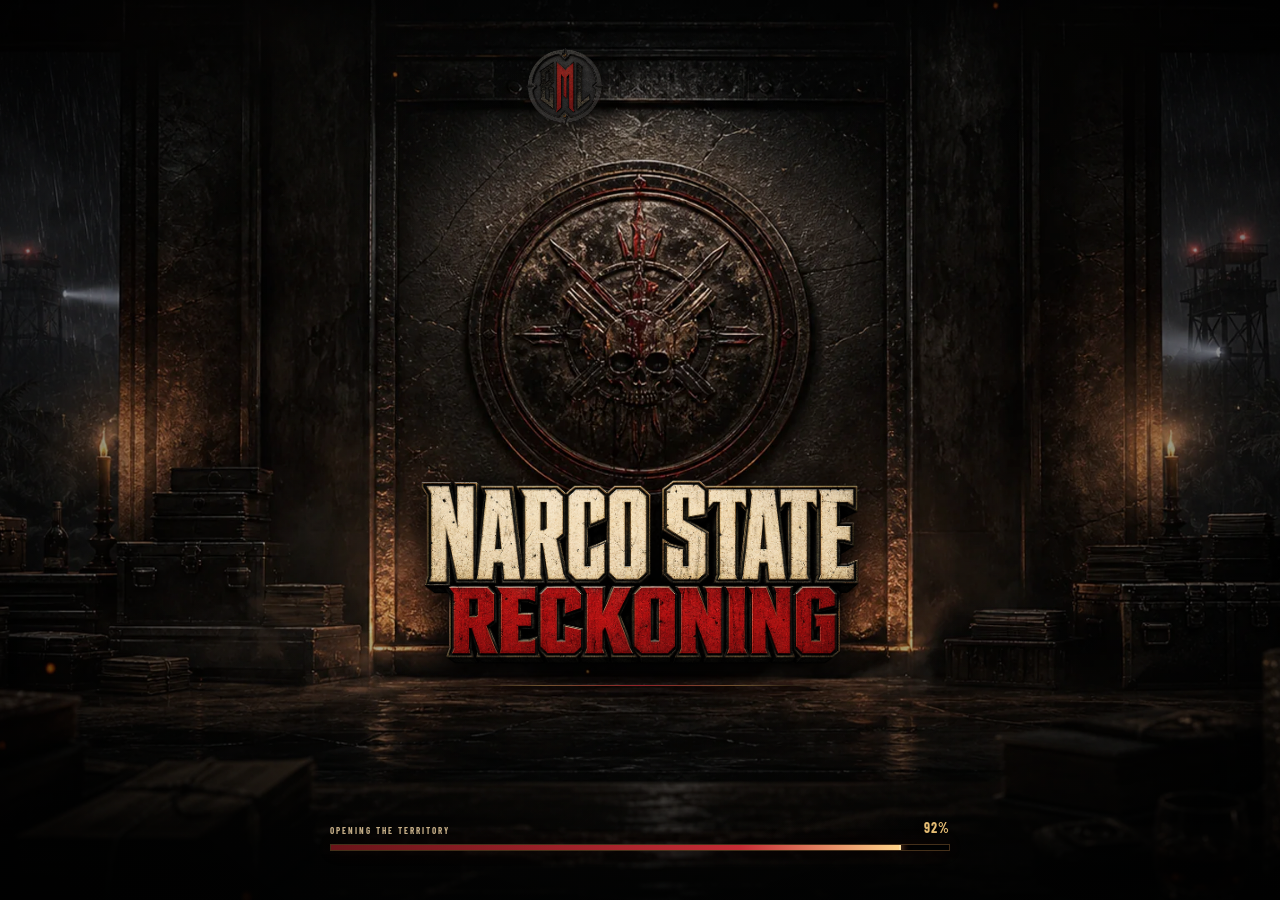
==== commit 98d53e2a: "Add feature intro cards and studio branding" ====
--- a/game/index.html
+++ b/game/index.html
@@ -7,8 +7,8 @@
     <meta name="theme-color" content="#090b0d" />
     <link rel="icon" href="./favicon.svg" type="image/svg+xml" />
     <title>Narco State: Reckoning</title>
-    <script type="module" crossorigin src="./assets/index-DnXC6Tln.js"></script>
-    <link rel="stylesheet" crossorigin href="./assets/index-DBNHpAMB.css">
+    <script type="module" crossorigin src="./assets/index-B5lWzJDq.js"></script>
+    <link rel="stylesheet" crossorigin href="./assets/index-DAip4DVM.css">
   </head>
   <body>
     <div id="app"></div>
--- a/game/assets/index-DAip4DVM.css
+++ b/game/assets/index-DAip4DVM.css
@@ -0,0 +1 @@
+.canvas-host.svelte-1sad6kn{width:100%;aspect-ratio:1900 / 700;display:grid;place-items:center;overflow:hidden;background:#050708}.canvas-host.svelte-1sad6kn canvas{display:block;max-width:100%;height:auto;object-fit:contain;image-rendering:auto}@media(max-width:900px)and (orientation:portrait){.canvas-host.svelte-1sad6kn{width:100%;height:100%;min-height:0;aspect-ratio:auto}.canvas-host.svelte-1sad6kn canvas{width:100%!important;height:100%!important;max-width:100%;max-height:100%;object-fit:fill}}@media(max-width:900px)and (orientation:landscape){.canvas-host.svelte-1sad6kn{aspect-ratio:1.9}.canvas-host.svelte-1sad6kn canvas{width:142.857%!important}}.bml-loader.svelte-prlgdi{position:fixed;inset:0;z-index:100;overflow:hidden;display:grid;place-items:center;color:#f2e6cf;background:#040505;isolation:isolate}.bml-loader__scene.svelte-prlgdi,.bml-loader__shade.svelte-prlgdi,.bml-loader__grain.svelte-prlgdi,.bml-loader__scan.svelte-prlgdi{position:absolute;inset:0;width:100%;height:100%;pointer-events:none}.bml-loader__scene.svelte-prlgdi{z-index:-4;object-fit:cover;object-position:center;animation:svelte-prlgdi-loader-settle 2.6s cubic-bezier(.2,.72,.2,1) both}.bml-loader__shade.svelte-prlgdi{z-index:-3;background:radial-gradient(circle at 50% 43%,transparent 0 17%,rgba(0,0,0,.12) 35%,rgba(0,0,0,.72) 100%),linear-gradient(180deg,rgba(2,3,3,.48),transparent 27%,transparent 66%,rgba(2,3,3,.9))}.bml-loader__grain.svelte-prlgdi{z-index:-2;opacity:.15;mix-blend-mode:soft-light;background-image:url("data:image/svg+xml,%3Csvg viewBox='0 0 180 180' xmlns='http://www.w3.org/2000/svg'%3E%3Cfilter id='n'%3E%3CfeTurbulence type='fractalNoise' baseFrequency='.78' numOctaves='3' stitchTiles='stitch'/%3E%3C/filter%3E%3Crect width='100%25' height='100%25' filter='url(%23n)' opacity='.55'/%3E%3C/svg%3E")}.bml-loader__scan.svelte-prlgdi{display:none}.bml-loader__studio.svelte-prlgdi{position:absolute;left:50%;top:clamp(24px,5vh,54px);display:grid;place-items:center;color:#b08b57;transform:translate(-50%);text-shadow:0 2px 12px #000;animation:svelte-prlgdi-studio-enter .65s ease-out both}.bml-loader__studio.svelte-prlgdi img:where(.svelte-prlgdi){width:clamp(190px,20vw,310px);max-height:82px;object-fit:contain;filter:drop-shadow(0 4px 13px #000)}.bml-loader__game-title.svelte-prlgdi{display:grid;justify-items:center;margin-top:clamp(190px,29vh,320px);text-align:center;text-shadow:0 3px 18px #000;animation:svelte-prlgdi-title-enter .8s .15s cubic-bezier(.2,.8,.2,1) both}.bml-loader__game-title.svelte-prlgdi>img:where(.svelte-prlgdi){width:clamp(270px,35vw,510px);max-height:225px;object-fit:contain;filter:drop-shadow(0 7px 20px #000)}.bml-loader__game-title.svelte-prlgdi>i:where(.svelte-prlgdi){width:min(330px,52vw);height:1px;margin-top:16px;background:linear-gradient(90deg,transparent,#8e6c3d 20%,#bd2c34 50%,#8e6c3d 80%,transparent);box-shadow:0 0 12px #a6262d99}.bml-loader__progress.svelte-prlgdi{position:absolute;left:50%;bottom:clamp(26px,5.4vh,62px);width:min(620px,calc(100vw - 48px));transform:translate(-50%)}.bml-loader__readout.svelte-prlgdi{display:flex;align-items:end;justify-content:space-between;margin-bottom:8px;color:#c5ae87;font:800 9px var(--font-ui);letter-spacing:.22em;text-transform:uppercase}.bml-loader__readout.svelte-prlgdi b:where(.svelte-prlgdi){color:#e5bc73;font-size:14px;letter-spacing:.08em}.bml-loader__track.svelte-prlgdi{height:7px;overflow:hidden;border:1px solid rgba(167,118,63,.4);background:#010202b8;box-shadow:inset 0 1px 5px #000,0 0 18px #981b211a}.bml-loader__track.svelte-prlgdi span:where(.svelte-prlgdi){display:block;height:100%;position:relative;background:linear-gradient(90deg,#691419,#c52c35 72%,#ffd58b);box-shadow:0 0 12px #e54243b3;transition:width .12s linear}.bml-loader__track.svelte-prlgdi span:where(.svelte-prlgdi) i:where(.svelte-prlgdi){position:absolute;right:-1px;top:-3px;width:2px;height:11px;background:#ffe1a1;box-shadow:0 0 7px #ffc86fb8}.reduced-motion.svelte-prlgdi :where(.svelte-prlgdi),.reduced-motion.svelte-prlgdi :where(.svelte-prlgdi):before,.reduced-motion.svelte-prlgdi :where(.svelte-prlgdi):after{animation:none!important;transition-duration:.01ms!important}@keyframes svelte-prlgdi-loader-settle{0%{opacity:.76;transform:scale(1.026) translateY(4px)}to{opacity:1;transform:scale(1) translateY(0)}}@keyframes svelte-prlgdi-studio-enter{0%{opacity:0;transform:translate(-50%,-8px)}to{opacity:1;transform:translate(-50%)}}@keyframes svelte-prlgdi-title-enter{0%{opacity:0;transform:translateY(9px)}to{opacity:1;transform:translateY(0)}}@media(max-width:680px){.bml-loader__scene.svelte-prlgdi{object-position:center 40%}.bml-loader__studio.svelte-prlgdi{top:24px}.bml-loader__game-title.svelte-prlgdi{margin-top:180px}}.bml-briefing.svelte-1d72t9s{position:fixed;inset:0;z-index:90;display:grid;place-items:center;padding:clamp(8px,1.8vw,24px);overflow:hidden;color:#ece1cd;background:radial-gradient(circle at 50% -15%,rgba(145,28,35,.2),transparent 42%),#020405f0;-webkit-backdrop-filter:blur(12px) saturate(.7);backdrop-filter:blur(12px) saturate(.7);animation:svelte-1d72t9s-briefing-in .28s ease-out both}.bml-briefing--intro.svelte-1d72t9s{grid-template-columns:minmax(0,1fr);padding:clamp(10px,2vw,28px);background:radial-gradient(circle at 50% 40%,rgba(137,24,31,.2),transparent 46%),#020405d1;-webkit-backdrop-filter:blur(8px) saturate(.78);backdrop-filter:blur(8px) saturate(.78)}.bml-intro.svelte-1d72t9s{position:relative;width:min(1240px,calc(100vw - 24px));max-width:100vw;max-height:calc(100dvh - 20px);min-width:0;display:grid;grid-template-columns:minmax(0,1fr);gap:9px;overflow:visible;color:#ece1cd}.bml-intro__close.svelte-1d72t9s{position:absolute;z-index:6;top:-2px;right:0;width:40px;height:40px;border:1px solid rgba(180,126,63,.62);border-radius:50%;background:#07090ae6;color:#dfc28b;font:400 27px/1 var(--font-ui);cursor:pointer}.bml-intro__header.svelte-1d72t9s{display:grid;justify-content:center;justify-items:center;width:100%;margin:0;padding:0 52px;text-align:center}.bml-intro__header.svelte-1d72t9s span:where(.svelte-1d72t9s){color:#b7803f;font:900 9px var(--font-ui);letter-spacing:.3em}.bml-intro__header.svelte-1d72t9s img:where(.svelte-1d72t9s){width:clamp(210px,26vw,330px);max-height:94px;margin-top:3px;object-fit:contain;filter:drop-shadow(0 5px 17px #000)}.bml-intro__header.svelte-1d72t9s h2:where(.svelte-1d72t9s){position:absolute;width:1px;height:1px;padding:0;margin:-1px;overflow:hidden;clip:rect(0 0 0 0);white-space:nowrap;border:0}.bml-intro__rail.svelte-1d72t9s{width:min(1120px,100%);min-width:0;margin:0 auto;padding:0 12px 47px;display:grid;grid-template-columns:repeat(3,minmax(0,1fr));align-items:start;gap:clamp(14px,1.8vw,24px)}.bml-intro-card.svelte-1d72t9s{position:relative;min-width:0;height:clamp(320px,47vh,470px);overflow:hidden;isolation:isolate;border:2px solid #624426;background:#060808;clip-path:polygon(12px 0,calc(100% - 12px) 0,100% 12px,100% calc(100% - 12px),calc(100% - 12px) 100%,12px 100%,0 calc(100% - 12px),0 12px);box-shadow:0 22px 48px #000000b8,0 0 22px #911d231a}.bml-intro-card.svelte-1d72t9s:nth-child(2){z-index:2;transform:translateY(42px)}.bml-intro-card.svelte-1d72t9s:before{content:"";position:absolute;inset:6px;z-index:3;pointer-events:none;border:1px solid rgba(211,163,91,.42);box-shadow:inset 0 0 0 3px #040607ad}.bml-intro-card.svelte-1d72t9s>img:where(.svelte-1d72t9s),.bml-intro-card__wash.svelte-1d72t9s{position:absolute;inset:0;width:100%;height:100%}.bml-intro-card.svelte-1d72t9s>img:where(.svelte-1d72t9s){z-index:-2;object-fit:cover;object-position:center top;transform:scale(1.018)}.bml-intro-card__wash.svelte-1d72t9s{z-index:-1;background:linear-gradient(180deg,#03050608 11%,#0305061a 38%,#030506db 60%,#030506fc 77%),linear-gradient(105deg,rgba(126,20,27,.2),transparent 54%)}.bml-intro-card__copy.svelte-1d72t9s{position:absolute;z-index:2;left:0;right:0;bottom:0;min-height:43%;padding:38px clamp(17px,2vw,24px) 20px;display:grid;align-content:end;text-align:center;text-shadow:0 3px 9px #000}.bml-intro-card__copy.svelte-1d72t9s>small:where(.svelte-1d72t9s){color:#d0a35e;font:900 8px var(--font-ui);letter-spacing:.19em}.bml-intro-card__copy.svelte-1d72t9s>b:where(.svelte-1d72t9s){margin-top:5px;color:#f5e6c9;font:900 clamp(27px,3vw,39px)/.88 var(--font-display);letter-spacing:-.025em}.bml-intro-card__copy.svelte-1d72t9s>em:where(.svelte-1d72t9s){max-width:32ch;margin:10px auto 0;color:#ddd5c6;font:normal 700 13px/1.3 var(--font-ui)}.bml-intro-card__copy.svelte-1d72t9s>span:where(.svelte-1d72t9s){display:flex;justify-content:center;flex-wrap:wrap;gap:5px;margin-top:12px}.bml-intro-card__copy.svelte-1d72t9s i:where(.svelte-1d72t9s){padding:4px 6px;border:1px solid rgba(173,123,63,.48);background:#060809c2;color:#c09b63;font:normal 900 7px var(--font-ui);letter-spacing:.11em}.bml-intro__enter.svelte-1d72t9s{justify-self:center;min-width:min(320px,90vw);min-height:46px;padding:10px 26px;border:1px solid #9b6c34;background:linear-gradient(180deg,#4c151a,#21090c);color:#f0cf94;font:900 12px var(--font-ui);letter-spacing:.17em;cursor:pointer;box-shadow:0 10px 28px #000,inset 0 1px #ffda931f}.bml-intro__hint.svelte-1d72t9s{display:none}.bml-board.svelte-1d72t9s{position:relative;width:min(1160px,calc(100vw - 22px));max-height:min(95dvh,840px);display:grid;grid-template-rows:auto auto minmax(0,1fr) auto;overflow:hidden;border:1px solid #73502d;background:linear-gradient(90deg,transparent 49.85%,rgba(185,139,72,.06) 50%,transparent 50.15%),radial-gradient(circle at 50% 0,rgba(101,22,27,.28),transparent 34%),linear-gradient(145deg,#15191a,#07090a 72%);box-shadow:0 30px 110px #000,inset 0 0 0 6px #090b0c,inset 0 0 0 7px #95663238}.bml-board.svelte-1d72t9s:after{content:"";position:absolute;inset:7px;pointer-events:none;border:1px solid rgba(176,125,62,.13)}.bml-board__masthead.svelte-1d72t9s{position:relative;z-index:2;min-height:52px;padding:9px 18px;display:flex;align-items:center;justify-content:space-between;border-bottom:1px solid rgba(143,100,52,.34);background:#030506a3}.bml-board__studio.svelte-1d72t9s{display:flex;align-items:center;gap:10px}.bml-board__seal.svelte-1d72t9s{width:31px;height:31px;display:grid;place-items:center;border:1px solid #a87942;border-radius:50%;background:radial-gradient(circle,#3a1114,#0a0c0d 68%);color:#d8b476;font:900 10px var(--font-display);letter-spacing:-.05em;box-shadow:inset 0 0 0 3px #0a0c0d,0 0 9px #9f1f2547}.bml-board__studio.svelte-1d72t9s>span:where(.svelte-1d72t9s):last-child{display:grid;line-height:1}.bml-board__studio.svelte-1d72t9s small:where(.svelte-1d72t9s){color:#b32830;font:900 8px var(--font-ui);letter-spacing:.22em}.bml-board__studio.svelte-1d72t9s b:where(.svelte-1d72t9s){margin-top:4px;color:#8b7c66;font:800 8px var(--font-ui);letter-spacing:.16em}.bml-board__close.svelte-1d72t9s{position:relative;z-index:3;width:34px;height:34px;border:1px solid #604326;border-radius:50%;background:#0c0f10;color:#d5b67e;font:400 24px/1 var(--font-ui);cursor:pointer}.bml-board__header.svelte-1d72t9s{position:relative;z-index:2;display:block;width:auto;margin:0;padding:clamp(15px,2vw,25px) 24px 14px;text-align:center}.bml-board__header.svelte-1d72t9s>span:where(.svelte-1d72t9s){color:#b7803f;font:900 8px var(--font-ui);letter-spacing:.27em}.bml-board__header.svelte-1d72t9s h2:where(.svelte-1d72t9s){margin:5px 0 4px;color:#f0e3c9;font:900 clamp(29px,4vw,47px)/.95 var(--font-display);letter-spacing:-.035em}.bml-board__header.svelte-1d72t9s p:where(.svelte-1d72t9s){margin:0;color:#8e8b82;font:700 10px/1.3 var(--font-ui);letter-spacing:.06em}.bml-board__grid.svelte-1d72t9s{position:relative;z-index:2;min-height:0;padding:0 18px 14px;display:grid;grid-template-columns:repeat(2,minmax(0,1fr));gap:12px;overflow-y:auto;overscroll-behavior:contain;scrollbar-color:#80582e #080a0b}.bml-board__grid.compact.svelte-1d72t9s{grid-template-columns:repeat(2,minmax(0,520px));justify-content:center}.bml-mode-card.svelte-1d72t9s{position:relative;min-width:0;min-height:205px;aspect-ratio:2.22;overflow:hidden;padding:0;border:1px solid #473621;background:#060808;color:inherit;cursor:pointer;isolation:isolate;box-shadow:0 11px 30px #00000085;transition:transform .2s ease,border-color .2s ease,box-shadow .2s ease}.bml-mode-card.svelte-1d72t9s:before{content:"";position:absolute;inset:5px;z-index:4;pointer-events:none;border:1px solid rgba(203,155,83,.22)}.bml-mode-card.svelte-1d72t9s:hover,.bml-mode-card.svelte-1d72t9s:focus-visible{z-index:3;border-color:#c38e48;outline:none;transform:translateY(-3px);box-shadow:0 16px 38px #000,0 0 22px #aa242a42}.bml-mode-card.active.svelte-1d72t9s{border-color:#e0b260;box-shadow:0 0 0 1px #e1b2604d,0 0 28px #a71f266b}.bml-mode-card.svelte-1d72t9s>img:where(.svelte-1d72t9s),.bml-mode-card__wash.svelte-1d72t9s{position:absolute;inset:0;width:100%;height:100%}.bml-mode-card.svelte-1d72t9s>img:where(.svelte-1d72t9s){z-index:-2;object-fit:cover;object-position:center 39%;transform:scale(1.01);transition:transform .55s cubic-bezier(.18,.75,.2,1),filter .25s ease}.bml-mode-card.svelte-1d72t9s:hover>img:where(.svelte-1d72t9s){transform:scale(1.045);filter:saturate(1.13) contrast(1.04)}.bml-mode-card__wash.svelte-1d72t9s{z-index:-1;background:linear-gradient(180deg,rgba(2,4,5,.22),transparent 34%,rgba(2,4,5,.35) 52%,rgba(2,4,5,.98) 88%),linear-gradient(90deg,rgba(117,21,27,.18),transparent 46%)}.territory.svelte-1d72t9s .bml-mode-card__wash:where(.svelte-1d72t9s),.siege.svelte-1d72t9s .bml-mode-card__wash:where(.svelte-1d72t9s){background:linear-gradient(180deg,rgba(2,4,5,.16),transparent 32%,rgba(43,10,8,.35) 54%,rgba(2,4,5,.99) 89%),linear-gradient(90deg,rgba(144,29,28,.19),transparent 48%)}.bml-mode-card__topline.svelte-1d72t9s{position:absolute;z-index:3;left:13px;right:13px;top:12px;display:flex;align-items:center;justify-content:space-between}.bml-mode-card__topline.svelte-1d72t9s small:where(.svelte-1d72t9s){padding:5px 8px;border-left:2px solid #a82931;background:#050708d1;color:#c6a26b;font:900 7px var(--font-ui);letter-spacing:.17em}.bml-mode-card__topline.svelte-1d72t9s strong:where(.svelte-1d72t9s){min-width:52px;padding:5px 8px;border:1px solid rgba(206,158,84,.6);background:#040607e0;color:#f0c778;font:900 18px var(--font-ui);box-shadow:0 3px 9px #000}.bml-mode-card__selected.svelte-1d72t9s{position:absolute;z-index:3;right:13px;top:51px;padding:4px 7px;background:#701117e0;color:#ffd7b2;font:900 7px var(--font-ui);letter-spacing:.15em}.bml-mode-card__copy.svelte-1d72t9s{position:absolute;z-index:3;left:17px;right:17px;bottom:37px;display:grid;text-align:left;text-shadow:0 2px 6px #000}.bml-mode-card__copy.svelte-1d72t9s>b:where(.svelte-1d72t9s){color:#f2e4c9;font:900 clamp(23px,2.7vw,34px)/.92 var(--font-display);letter-spacing:-.025em}.bml-mode-card__copy.svelte-1d72t9s>em:where(.svelte-1d72t9s){max-width:92%;margin-top:7px;color:#b4b1a8;font:normal 700 10px/1.24 var(--font-ui)}.bml-mode-card__details.svelte-1d72t9s{display:flex;flex-wrap:wrap;gap:4px;margin-top:8px}.bml-mode-card__details.svelte-1d72t9s i:where(.svelte-1d72t9s){padding:3px 5px;border:1px solid rgba(148,105,56,.34);background:#07090aa8;color:#a98b61;font:normal 800 6px var(--font-ui);letter-spacing:.1em}.bml-mode-card__action.svelte-1d72t9s{position:absolute;z-index:3;left:17px;bottom:12px;color:#cd9a4f;font:900 7px var(--font-ui);letter-spacing:.16em}.bml-mode-card__action.svelte-1d72t9s i:where(.svelte-1d72t9s){margin-left:4px;color:#e6c079;font:normal 900 14px/0 var(--font-ui)}.bml-board__footer.svelte-1d72t9s{position:relative;z-index:2;min-height:52px;padding:8px 18px;display:flex;align-items:center;justify-content:space-between;gap:14px;border-top:1px solid rgba(139,97,49,.3);background:#030506b8}.bml-board__footer.svelte-1d72t9s>span:where(.svelte-1d72t9s){color:#65645f;font:800 7px var(--font-ui);letter-spacing:.13em}.bml-board__footer.svelte-1d72t9s button:where(.svelte-1d72t9s){min-width:210px;min-height:34px;padding:7px 16px;border:1px solid #8b5f2e;background:linear-gradient(180deg,#351014,#19090b);color:#e5c086;font:900 8px var(--font-ui);letter-spacing:.13em;cursor:pointer;box-shadow:inset 0 1px #ffdc9a1a}@keyframes svelte-1d72t9s-briefing-in{0%{opacity:0}to{opacity:1}}@media(min-width:700px)and (max-height:740px){.bml-intro__header.svelte-1d72t9s img:where(.svelte-1d72t9s){width:225px;max-height:66px}.bml-intro__rail.svelte-1d72t9s{padding-bottom:31px}.bml-intro-card.svelte-1d72t9s{height:315px}.bml-intro-card.svelte-1d72t9s:nth-child(2){transform:translateY(25px)}.bml-intro-card__copy.svelte-1d72t9s{padding-top:28px;padding-bottom:14px}.bml-intro-card__copy.svelte-1d72t9s>b:where(.svelte-1d72t9s){font-size:27px}.bml-intro-card__copy.svelte-1d72t9s>em:where(.svelte-1d72t9s){margin-top:6px;font-size:11px}.bml-intro-card__copy.svelte-1d72t9s>span:where(.svelte-1d72t9s){margin-top:7px}.bml-board__masthead.svelte-1d72t9s{min-height:43px;padding-block:5px}.bml-board__header.svelte-1d72t9s{padding:10px 20px 8px}.bml-board__header.svelte-1d72t9s h2:where(.svelte-1d72t9s){font-size:32px}.bml-mode-card.svelte-1d72t9s{min-height:164px;aspect-ratio:2.45}.bml-mode-card__copy.svelte-1d72t9s{bottom:30px}.bml-mode-card__copy.svelte-1d72t9s>b:where(.svelte-1d72t9s){font-size:24px}.bml-mode-card__copy.svelte-1d72t9s>em:where(.svelte-1d72t9s){margin-top:4px;font-size:8px}.bml-mode-card__details.svelte-1d72t9s{margin-top:5px}.bml-mode-card__action.svelte-1d72t9s{bottom:8px}.bml-board__footer.svelte-1d72t9s{min-height:42px;padding-block:4px}}@media(max-width:699px){.bml-briefing--intro.svelte-1d72t9s{padding:8px 0 12px}.bml-intro.svelte-1d72t9s{width:100%;gap:11px}.bml-intro__close.svelte-1d72t9s{top:0;right:10px;width:38px;height:38px}.bml-intro__header.svelte-1d72t9s{padding:0 48px}.bml-intro__header.svelte-1d72t9s span:where(.svelte-1d72t9s){font-size:8px}.bml-intro__header.svelte-1d72t9s img:where(.svelte-1d72t9s){width:min(250px,65vw);max-height:82px}.bml-intro__rail.svelte-1d72t9s{grid-template-columns:none;grid-auto-flow:column;grid-auto-columns:min(78vw,340px);justify-content:start;gap:10px;padding:0 max(6vw,14px) 5px;overflow-x:auto;scroll-snap-type:x mandatory;overscroll-behavior-x:contain;scrollbar-width:none}.bml-intro__rail.svelte-1d72t9s::-webkit-scrollbar{display:none}.bml-intro-card.svelte-1d72t9s,.bml-intro-card.svelte-1d72t9s:nth-child(2){height:clamp(350px,52dvh,430px);scroll-snap-align:center;transform:none}.bml-intro-card__copy.svelte-1d72t9s{min-height:46%;padding:38px 16px 18px}.bml-intro-card__copy.svelte-1d72t9s>b:where(.svelte-1d72t9s){font-size:clamp(31px,9.4vw,42px)}.bml-intro-card__copy.svelte-1d72t9s>em:where(.svelte-1d72t9s){font-size:13px}.bml-intro-card__copy.svelte-1d72t9s i:where(.svelte-1d72t9s){font-size:8px}.bml-intro__hint.svelte-1d72t9s{display:block;margin:-5px 0 0;color:#8f744e;text-align:center;font:900 8px var(--font-ui);letter-spacing:.18em}.bml-intro__enter.svelte-1d72t9s{min-height:50px;font-size:13px}.bml-board.svelte-1d72t9s{width:100%;max-height:97dvh}.bml-board__masthead.svelte-1d72t9s{min-height:45px;padding:6px 11px}.bml-board__header.svelte-1d72t9s{padding:12px 14px 10px}.bml-board__header.svelte-1d72t9s h2:where(.svelte-1d72t9s){font-size:29px}.bml-board__header.svelte-1d72t9s p:where(.svelte-1d72t9s){font-size:8px}.bml-board__grid.svelte-1d72t9s,.bml-board__grid.compact.svelte-1d72t9s{grid-template-columns:1fr;padding:0 10px 10px;gap:9px}.bml-mode-card.svelte-1d72t9s{min-height:186px;aspect-ratio:1.95}.bml-mode-card__copy.svelte-1d72t9s>b:where(.svelte-1d72t9s){font-size:27px}.bml-mode-card__copy.svelte-1d72t9s>em:where(.svelte-1d72t9s){font-size:9px}.bml-board__footer.svelte-1d72t9s{padding:7px 10px}.bml-board__footer.svelte-1d72t9s>span:where(.svelte-1d72t9s){display:none}.bml-board__footer.svelte-1d72t9s button:where(.svelte-1d72t9s){width:100%}}@media(prefers-reduced-motion:reduce){.bml-briefing.svelte-1d72t9s,.bml-mode-card.svelte-1d72t9s,.bml-mode-card.svelte-1d72t9s>img:where(.svelte-1d72t9s){animation:none;transition:none}}.bml-contract.svelte-18ojzkj{position:relative;width:188px;min-width:0;height:58px;display:grid;grid-template-columns:48px minmax(0,1fr) auto;align-items:center;gap:9px;padding:5px 10px 5px 5px;border:1px solid rgba(151,111,58,.48);border-radius:8px;color:#efe4d0;background:linear-gradient(90deg,rgba(120,24,30,.2),transparent 44%),linear-gradient(145deg,#171b1c,#090b0c 72%);box-shadow:inset 0 0 0 1px #050606,inset 0 1px #ffffff0a,0 8px 20px #00000052;cursor:pointer;transition:border-color .16s ease,transform .16s ease,filter .16s ease}.bml-contract.svelte-18ojzkj:hover:not(:disabled){border-color:#c39751;filter:brightness(1.12);transform:translateY(-1px)}.bml-contract.svelte-18ojzkj:focus-visible{outline:2px solid #f0c873;outline-offset:3px}.bml-contract.svelte-18ojzkj:disabled{opacity:.38;cursor:not-allowed;filter:grayscale(.45)}.bml-contract__icon.svelte-18ojzkj{position:relative;width:48px;height:48px;display:grid;place-items:center;border:1px solid #704047;border-radius:7px;background:radial-gradient(circle at 50% 45%,#5d171d,#210b0e 64%,#080909 66%);box-shadow:inset 0 0 12px #080203,0 0 14px #a41f272e}.bml-contract__icon.svelte-18ojzkj svg:where(.svelte-18ojzkj){width:35px;height:35px;fill:none;stroke:#d8b671;stroke-width:2;stroke-linejoin:round}.bml-contract__icon.svelte-18ojzkj .drop:where(.svelte-18ojzkj){fill:#b6252e;stroke:#f0bd6a;stroke-width:1.3}.bml-contract__icon.svelte-18ojzkj i:where(.svelte-18ojzkj){position:absolute;right:3px;top:3px;width:6px;height:6px;border-radius:50%;background:#ec424b;box-shadow:0 0 8px #e22631}.bml-contract__copy.svelte-18ojzkj{min-width:0;display:grid;text-align:left;line-height:1}.bml-contract.svelte-18ojzkj small:where(.svelte-18ojzkj){overflow:hidden;color:#9b7d50;font:800 7px var(--font-ui);letter-spacing:.18em;text-overflow:ellipsis;white-space:nowrap}.bml-contract.svelte-18ojzkj b:where(.svelte-18ojzkj){margin-top:5px;overflow:hidden;color:#eee0c6;font:900 12px var(--font-ui);letter-spacing:.08em;text-overflow:ellipsis;white-space:nowrap}.bml-contract.svelte-18ojzkj strong:where(.svelte-18ojzkj){color:#f0c873;font:900 16px var(--font-ui);text-shadow:0 2px 5px #000}@media(max-width:900px){.bml-contract.svelte-18ojzkj{width:56px;height:56px;grid-template-columns:1fr;padding:3px;border-radius:9px}.bml-contract__icon.svelte-18ojzkj{width:48px;height:48px}.bml-contract__copy.svelte-18ojzkj{display:none}.bml-contract.svelte-18ojzkj strong:where(.svelte-18ojzkj){position:absolute;right:-6px;bottom:-5px;min-width:28px;padding:2px 4px;border:1px solid #9c753d;border-radius:4px;background:#16090b;font-size:12px;line-height:1;text-align:center}}@font-face{font-family:Cartel Debt Marker UI;src:url(../fonts/BarlowCondensed-Bold.ttf) format("truetype");font-weight:600 800;font-style:normal;font-display:swap}@font-face{font-family:Cartel Debt Marker UI;src:url(../fonts/BarlowCondensed-Black.ttf) format("truetype");font-weight:900;font-style:normal;font-display:swap}:root{font-family:Cartel Debt Marker UI,Arial Narrow,sans-serif;color:#f2e9d5;background:#090b0d;font-synthesis:none;--font-display: "Cartel Debt Marker UI", "Arial Narrow", sans-serif;--font-ui: "Cartel Debt Marker UI", "Arial Narrow", sans-serif;--gold: #c69a4b;--red: #a91f27;--panel: #111517;--bml-ink: #050707;--bml-steel: #15191a;--bml-blood: #ae252d;--bml-ember: #e0b260;--bml-paper: #f0e3c9;--bml-muted: #8e8b82;--bml-rule: rgba(150, 105, 54, .34)}*{box-sizing:border-box}body{margin:0;min-width:320px;min-height:100vh;overflow:hidden}button,input{font:inherit}button{color:inherit}.game-shell{height:100dvh;min-height:0;position:relative;display:grid;grid-template-rows:auto minmax(0,1fr) auto auto auto;isolation:isolate;overflow:hidden;background:radial-gradient(circle at 50% 30%,#253034 0,#101518 36%,#080a0b 76%)}.game-shell:after{content:"";position:absolute;inset:0;z-index:2;pointer-events:none;background:#020304;opacity:0;transition:opacity .28s ease-out}.game-shell.win-takeover:after{opacity:.84}.ambient{position:absolute;inset:0;z-index:-1;opacity:.5;background:linear-gradient(115deg,transparent 48%,rgba(132,27,32,.16) 49%,transparent 51%),repeating-linear-gradient(90deg,transparent 0 8vw,rgba(209,165,86,.025) 8.1vw 8.2vw)}.ambient:after{content:"";position:absolute;inset:auto 0 0;height:22%;background:linear-gradient(180deg,transparent,rgba(88,18,22,.11))}header{display:flex;align-items:center;justify-content:space-between;width:min(1200px,94vw);margin:auto;padding:18px 12px 4px}.brand h1{font:900 clamp(28px,4vw,54px)/.86 var(--font-display);letter-spacing:-.045em;margin:5px 0 0}.brand h1 strong{color:#b5272e;font-weight:900;text-shadow:0 2px 15px rgba(181,39,46,.4)}.eyebrow{color:var(--gold);font:800 10px var(--font-display);letter-spacing:.3em}.top-actions{display:flex;align-items:center;gap:10px}.icon-button{width:39px;height:39px;border-radius:50%;border:1px solid #594a34;background:#121719;cursor:pointer;font-weight:900}.icon-button:hover{border-color:var(--gold);background:#1b2021}.free-spins-accessible{position:absolute;width:1px;height:1px;padding:0;margin:-1px;overflow:hidden;clip:rect(0 0 0 0);white-space:nowrap;border:0}.replay-chip{padding:7px 11px;border-left:2px solid var(--red);color:#d7bc84;background:#72151b33;font:800 9px var(--font-ui);letter-spacing:.15em}.mechanic-chip{display:grid;gap:1px;min-width:78px;padding:5px 10px;border-left:2px solid #b98b43;background:#483a215c;text-align:right}.mechanic-chip b{color:#e8c77f;font:900 16px var(--font-ui)}.mechanic-chip span{color:#8f8b81;font:700 7px var(--font-ui);letter-spacing:.14em}.mechanic-chip.debt{border-left-color:#a91f27;background:#72151b40}.mechanic-chip.hit-list b{font-size:12px}.stage{width:min(1900px,98vw,calc((100dvh - 320px) * 2.7142857));min-width:0;margin:auto;position:relative;z-index:3;align-self:center}.status-ribbon{display:flex;align-items:center;justify-content:center;gap:13px;height:25px;color:#d7bc84;font:700 11px var(--font-ui);letter-spacing:.27em}.status-ribbon i{width:min(90px,10vw);height:1px;background:linear-gradient(90deg,transparent,#745a32)}.status-ribbon i:last-child{transform:scaleX(-1)}.connecting{position:absolute;inset:50% auto auto 50%;transform:translate(-50%,-50%);padding:13px 20px;background:#080a0beb;border:1px solid #725526;color:#dcb969;font:700 12px var(--font-ui);letter-spacing:.2em}.control-deck{width:min(1050px,96vw);min-height:118px;margin:0 auto 6px;position:relative;z-index:1;display:grid;grid-template-columns:1fr 1.2fr 120px 1fr .8fr;align-items:center;gap:20px;padding:8px 20px;overflow:visible;border-top:1px solid #453723;border-bottom:1px solid #30291e;background:linear-gradient(180deg,#181c1df5,#0a0c0dfa);box-shadow:0 -15px 40px #00000059}.meter{display:grid}.meter span,.bet-control>span{color:#8f8b81;font:700 9px var(--font-ui);letter-spacing:.18em}.meter strong{font:900 25px var(--font-ui)}.meter small{color:#6f6d68;font-size:8px;letter-spacing:.12em}.bet-control{display:grid;grid-template-columns:1fr 44px 75px 44px;align-items:center;text-align:center}.bet-control button{width:36px;height:36px;border-radius:50%;border:1px solid #53462f;background:#181c1d;cursor:pointer}.bet-control strong{font:900 25px var(--font-ui)}.bet-control button:disabled{opacity:.35}.spin{position:relative;isolation:isolate;justify-self:center;width:106px;min-width:106px;height:106px;min-height:106px;aspect-ratio:1;padding:0;overflow:visible;border-radius:50%;border:4px solid #503136;outline:2px solid #7d5e31;outline-offset:3px;display:grid;grid-template-rows:auto auto;align-content:center;justify-items:center;background:radial-gradient(circle at 48% 38%,#b1393f 0 13%,#8f232a 14% 46%,#46151a 48% 66%,#160c0e 68%);box-shadow:inset 0 0 20px #ffb35024,inset 0 -10px 18px #14020461,0 6px 28px #0009;cursor:pointer;transition:transform .18s,filter .18s}.spin:before{content:"";position:absolute;inset:6px;z-index:-1;border:1px solid rgba(238,190,91,.28);border-radius:inherit;box-shadow:inset 0 0 0 5px #2c090c47}.spin.active:hover{transform:scale(1.045);filter:brightness(1.2)}.spin:disabled{filter:grayscale(.8);cursor:not-allowed}.spin-arrows{position:absolute;inset:10px;z-index:-1;display:grid;place-items:center;color:#f7cb716b;font-size:61px;line-height:1;transform:translateY(-1px) rotate(-10deg)}.spin b{z-index:1;font:900 22px/.9 var(--font-display);letter-spacing:.08em;text-shadow:0 2px 5px #31070a}.spin small{z-index:1;margin-top:4px;font-family:var(--font-ui);font-size:7px;line-height:1;color:#e1b45f;letter-spacing:.2em}.toggle{justify-self:end;display:grid;grid-template-columns:38px auto;align-items:center;gap:8px;cursor:pointer}.toggle input{position:absolute;opacity:0}.toggle span{width:38px;height:20px;border-radius:20px;background:#272b2b;border:1px solid #514b3f;position:relative}.toggle span:after{content:"";width:14px;height:14px;position:absolute;left:2px;top:2px;border-radius:50%;background:#7c766b;transition:.2s}.toggle input:checked+span{background:#672027}.toggle input:checked+span:after{transform:translate(18px);background:#e0b963}.toggle b{grid-column:1/-1;text-align:center;font:700 8px var(--font-ui);letter-spacing:.14em;color:#928d83}footer{width:min(1050px,96vw);margin:0 auto;padding:6px 3px 12px;display:flex;justify-content:space-between;color:#585957;font-size:8px;letter-spacing:.15em}.modal-backdrop{position:fixed;inset:0;z-index:10;display:grid;place-items:center;padding:20px;background:#030506e0;-webkit-backdrop-filter:blur(8px);backdrop-filter:blur(8px)}.rules{position:relative;width:min(700px,100%);max-height:90dvh;overflow-y:auto;padding:38px;border:1px solid #765b32;background:linear-gradient(145deg,#171b1c,#0b0d0e);box-shadow:0 25px 80px #000}.rules h2{font:900 38px var(--font-display);margin:8px 0 25px}.close{position:absolute;right:15px;top:15px;border:0;background:none;font-size:30px;cursor:pointer}.rule-grid{display:grid;grid-template-columns:1fr 1fr;gap:20px}.rule-grid article{padding:15px;border-left:2px solid #842128;background:#111516}.rule-grid b{color:#d9b76f;font:900 15px var(--font-display);letter-spacing:.06em}.rule-grid p{color:#a9aaa5;font-family:var(--font-ui);font-size:12px;line-height:1.55;margin:8px 0 0}.primary{margin-top:24px;padding:13px 18px;border:1px solid #9b7539;background:#711d23;font:900 14px var(--font-display);letter-spacing:.1em;cursor:pointer}.connection-error{position:absolute;left:50%;bottom:18px;z-index:3;width:min(620px,90%);transform:translate(-50%);padding:10px 14px;border:1px solid #8f3036;background:#21080af0;color:#efb6aa;text-align:center;font:700 11px var(--font-ui);letter-spacing:.04em}.rules h3{margin:28px 0 10px;color:#d9b76f;font:900 16px var(--font-display);letter-spacing:.1em}.paytable{border:1px solid #493b28;background:#0d1011}.pay-row{display:grid;grid-template-columns:1.7fr repeat(3,1fr);gap:8px;padding:8px 12px;border-bottom:1px solid #282820;color:#b9b7af;font-size:11px}.pay-row:last-child{border-bottom:0}.pay-row span:not(:first-child),.pay-row b:not(:first-child){text-align:right}.pay-head{color:#d9b76f;font-size:9px;letter-spacing:.12em}.legal-copy{margin-top:18px;padding:12px 15px;border-left:2px solid #765b32;background:#101314;color:#8f918e;font-size:10px;line-height:1.5}.legal-copy p{margin:4px 0}@media(max-width:900px){body{overflow:hidden}.game-shell{height:100dvh;min-height:0;grid-template-rows:auto minmax(0,1fr) auto auto auto}header{width:100%;padding:10px 10px 2px}.eyebrow{font-size:9px}.brand h1{font-size:clamp(31px,9vw,39px)}.top-actions{gap:7px}.icon-button{width:39px;height:39px;font-size:17px}.mechanic-chip span{display:none}.mechanic-chip{min-width:0;padding-inline:8px}.mechanic-chip b{font-size:18px}.replay-chip{display:none}.stage{width:100vw;min-width:0}.status-ribbon{height:24px;font-size:10px;letter-spacing:.19em}.status-ribbon i{width:28px}.control-deck{width:100%;min-height:138px;grid-template-columns:1fr 104px 1fr;gap:9px;padding:11px 13px 10px}.bet-control{grid-row:2;grid-column:1 / 3;grid-template-columns:1fr 44px 72px 44px}.bet-control button{width:41px;height:41px;font-size:20px}.bet-control strong{font-size:27px}.spin{grid-column:2;grid-row:1;width:94px;min-width:94px;height:94px;min-height:94px}.spin-arrows{inset:8px;font-size:55px}.spin b{font-size:22px}.spin small{font-size:8px}.win{text-align:right}.toggle{grid-column:3;grid-row:2;transform:scale(1.08);transform-origin:right center}.meter span,.bet-control>span{font-size:10px}.meter strong{font-size:24px}.meter small{font-size:9px}footer{padding-inline:10px}.rules{padding:28px 20px}.rule-grid{grid-template-columns:1fr;gap:10px}.rules h2{font-size:36px}}@media(max-width:380px){.brand h1{font-size:29px}.control-deck{min-height:132px;grid-template-columns:1fr 96px 1fr;padding-inline:9px}.spin{width:88px;min-width:88px;height:88px;min-height:88px}.meter strong{font-size:21px}}@media(min-width:701px)and (max-height:650px){header{padding-top:8px}.brand h1{font-size:34px}.eyebrow{font-size:8px}.control-deck{min-height:94px;padding-block:5px}.spin{width:84px;min-width:84px;height:84px;min-height:84px}.spin-arrows{inset:8px;font-size:49px}.stage{width:min(1700px,98vw,calc((100dvh - 250px) * 2.7142857))}}@media(prefers-reduced-motion:reduce){*,*:before,*:after{scroll-behavior:auto!important;transition-duration:.01ms!important;animation-duration:.01ms!important}}.mode-selector{display:flex;align-items:center;justify-content:center;width:min(1050px,96vw);margin:0 auto 7px;position:relative;z-index:4}.mechanic-chip.mode-badge{border-left-color:#d7bc84;background:#55411e59}.mechanic-chip.mode-badge.high-alert{border-left-color:#e09838;background:#5e361259}.mechanic-chip.mode-badge.super{border-left-color:#df444e;background:#74171d66}.game-shell{grid-template-rows:auto minmax(0,1fr) auto auto;background:radial-gradient(circle at 50% 22%,rgba(66,77,79,.7),transparent 42%),linear-gradient(180deg,#111718,#07090a 72%)}header{width:min(1240px,96vw);min-height:76px;padding:10px 14px 5px;border-bottom:1px solid rgba(145,104,53,.25)}.brand{display:flex;align-items:center;gap:11px;min-width:0}.brand>div{min-width:0}.brand small{display:block;margin-bottom:4px;color:#9d7d4e;font:800 7px var(--font-ui);letter-spacing:.27em}.brand h1{margin:0;font-size:clamp(26px,3.4vw,46px);white-space:nowrap}.studio-emblem{width:47px;height:47px;flex:0 0 47px;object-fit:contain;filter:drop-shadow(0 4px 10px rgba(0,0,0,.72))}.game-title-logo{width:clamp(145px,15vw,205px);max-height:76px;object-fit:contain;filter:drop-shadow(0 5px 13px rgba(0,0,0,.72))}.studio-mark{position:relative;width:42px;height:42px;flex:0 0 42px;display:grid;place-items:center;border:1px solid #765b35;border-radius:50%;color:#d7b36d;background:radial-gradient(circle,#351216,#0a0d0e 68%);box-shadow:inset 0 0 0 4px #090b0c,0 0 14px #a4242b2e}.studio-mark b{font:900 12px var(--font-ui);letter-spacing:-.05em}.studio-mark i{position:absolute;right:2px;bottom:4px;width:7px;height:7px;border-radius:50%;background:#bc2932;box-shadow:0 0 7px #d52d37}.top-actions{gap:8px}.icon-button{width:42px;height:42px;display:grid;place-items:center;border-color:#594b36;border-radius:7px;background:linear-gradient(145deg,#191e1f,#090b0c);box-shadow:inset 0 0 0 1px #050606,0 5px 12px #00000040}.icon-button span{font:900 18px var(--font-ui);color:#d9ba7a}.sound-button svg{width:21px;height:21px;fill:none;stroke:#d9ba7a;stroke-width:1.8;stroke-linecap:round;stroke-linejoin:round}.sound-button.muted svg{opacity:.4}.stage{width:min(1900px,100vw,calc((100dvh - 230px) * 2.7142857))}.status-ribbon{height:22px;font-size:9px}.control-deck{width:min(1200px,calc(100vw - 24px));min-height:92px;margin:2px auto 4px;grid-template-columns:minmax(120px,1fr) 188px 190px 102px minmax(120px,1fr) 58px;grid-template-areas:"balance mode bet spin win turbo";gap:12px;padding:9px 14px;border:1px solid #493a27;border-radius:10px;background:linear-gradient(90deg,rgba(133,28,34,.08),transparent 24%,transparent 76%,rgba(133,28,34,.08)),linear-gradient(180deg,#181d1efa,#07090afc);box-shadow:inset 0 0 0 1px #050606,inset 0 1px #ffffff09,0 -14px 35px #00000047;clip-path:polygon(12px 0,calc(100% - 12px) 0,100% 12px,100% calc(100% - 12px),calc(100% - 12px) 100%,12px 100%,0 calc(100% - 12px),0 12px)}.control-deck:before,.control-deck:after{content:"";position:absolute;top:12px;bottom:12px;width:2px;background:linear-gradient(transparent,#8e252c,transparent);opacity:.65}.control-deck:before{left:6px}.control-deck:after{right:6px}.balance{grid-area:balance}.mode-selector{grid-area:mode;width:auto;margin:0;z-index:auto}.bet-control{grid-area:bet;display:grid;grid-template-columns:1fr;gap:5px}.bet-control>span{text-align:center}.bet-control>span.ante-active{color:#e7b15f;text-shadow:0 0 10px rgba(203,52,42,.4)}.bet-stepper{display:grid;grid-template-columns:38px minmax(78px,1fr) 38px;align-items:center;justify-items:center}.bet-stepper button{width:34px;height:34px;border-radius:7px;border:1px solid #514531;background:linear-gradient(145deg,#1c2122,#0b0d0e);font-size:18px;cursor:pointer}.bet-stepper strong{font:900 23px var(--font-ui);white-space:nowrap}.bet-stepper button:disabled{opacity:.35}.spin{grid-area:spin;width:86px;min-width:86px;height:86px;min-height:86px;border-width:3px;outline-width:1px}.spin-arrows{font-size:49px}.meter{align-content:center;min-width:0}.meter strong{overflow:hidden;font-size:23px;text-overflow:ellipsis;white-space:nowrap}.win{grid-area:win;text-align:right}.toggle{grid-area:turbo;justify-self:center;grid-template-columns:38px;gap:5px}footer{width:min(1200px,calc(100vw - 24px));padding:3px 5px max(7px,env(safe-area-inset-bottom))}@media(max-width:900px){.game-shell{grid-template-rows:auto minmax(0,1fr) auto auto}header{width:100%;min-height:68px;padding:7px 8px 4px}.studio-mark{width:34px;height:34px;flex-basis:34px}.studio-mark b{font-size:10px}.brand{gap:7px}.brand small{display:none}.brand h1{max-width:190px;font-size:clamp(21px,6.4vw,27px);line-height:.9;white-space:normal}.brand h1 strong{display:block}.studio-emblem{width:36px;height:36px;flex-basis:36px}.game-title-logo{width:clamp(118px,34vw,154px);max-height:68px}.top-actions{gap:5px}.top-actions .mechanic-chip{display:none}.icon-button{width:44px;height:44px}.stage{width:100vw;height:100%;min-height:0;display:grid;grid-template-rows:auto minmax(0,1fr);overflow:hidden}.status-ribbon{height:20px;font-size:8px;letter-spacing:.15em}.status-ribbon i{width:20px}.control-deck{width:calc(100vw - 10px);min-height:126px;grid-template-columns:68px minmax(164px,1fr) 68px;grid-template-rows:59px 54px;grid-template-areas:"balance spin win" "mode bet turbo";gap:4px 7px;padding:6px 8px;border-radius:8px}.meter span,.bet-control>span{font-size:8px;letter-spacing:.12em}.meter strong{font-size:clamp(17px,5.2vw,23px)}.meter small{font-size:7px}.balance{text-align:left}.win{text-align:right}.mode-selector{align-self:center;justify-self:start}.bet-control{width:min(230px,100%);align-self:center;justify-self:center;gap:2px}.bet-stepper{grid-template-columns:46px minmax(72px,1fr) 46px}.bet-stepper button{width:44px;height:44px}.bet-stepper strong{font-size:clamp(21px,6vw,27px)}.spin{width:78px;min-width:78px;height:78px;min-height:78px;align-self:center}.spin-arrows{inset:7px;font-size:45px}.spin b{font-size:20px}.spin small{display:none}.toggle{align-self:center;justify-self:end;transform:none}.toggle span{width:42px;height:23px}.toggle span:after{width:17px;height:17px}.toggle input:checked+span:after{transform:translate(18px)}footer{width:calc(100vw - 10px);padding-inline:4px;font-size:6px}}@media(max-width:390px){.brand h1{max-width:165px;font-size:22px}.studio-mark{display:none}.studio-emblem{width:31px;height:31px;flex-basis:31px}.game-title-logo{width:116px}.control-deck{grid-template-columns:62px minmax(154px,1fr) 62px}.meter strong{font-size:17px}}@media(max-width:900px)and (orientation:landscape){header{min-height:52px}.brand h1{max-width:none;font-size:23px;white-space:nowrap}.brand h1 strong{display:inline}.stage{width:min(100vw,calc((100dvh - 145px)*1.9));height:auto;display:block;overflow:visible}.control-deck{min-height:76px;grid-template-columns:1fr 56px 180px 76px 1fr 52px;grid-template-rows:1fr;grid-template-areas:"balance mode bet spin win turbo"}.spin{width:68px;min-width:68px;height:68px;min-height:68px}footer{display:none}}
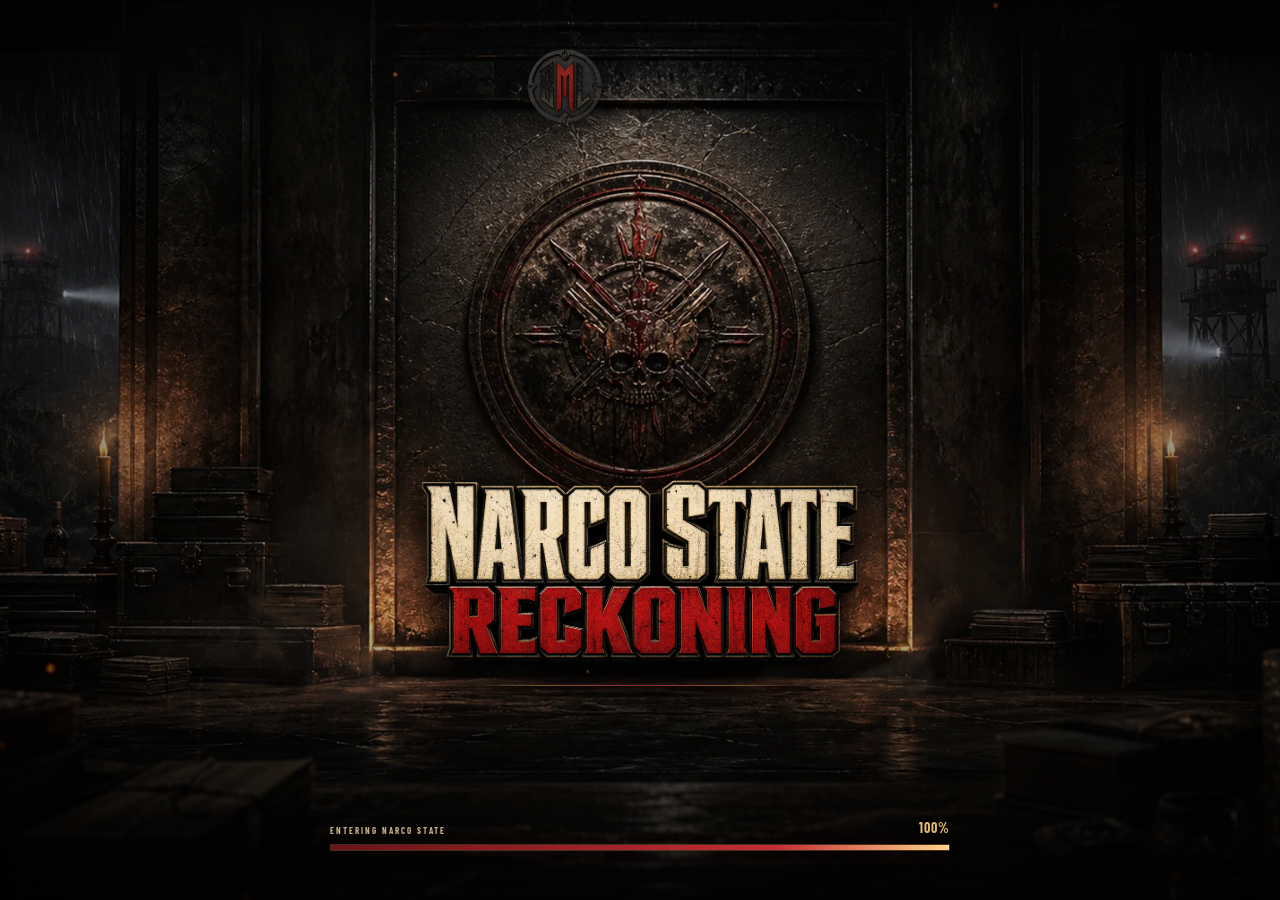
==== commit 4c1f2742: "Move utility controls into reusable bottom HUD" ====
--- a/game/index.html
+++ b/game/index.html
@@ -7,8 +7,8 @@
     <meta name="theme-color" content="#090b0d" />
     <link rel="icon" href="./favicon.svg" type="image/svg+xml" />
     <title>Narco State: Reckoning</title>
-    <script type="module" crossorigin src="./assets/index-B5lWzJDq.js"></script>
-    <link rel="stylesheet" crossorigin href="./assets/index-DAip4DVM.css">
+    <script type="module" crossorigin src="./assets/index-DmFsOec7.js"></script>
+    <link rel="stylesheet" crossorigin href="./assets/index-CirKTvje.css">
   </head>
   <body>
     <div id="app"></div>
--- a/game/assets/index-CirKTvje.css
+++ b/game/assets/index-CirKTvje.css
@@ -0,0 +1 @@
+.canvas-host.svelte-1sad6kn{width:100%;aspect-ratio:1900 / 700;display:grid;place-items:center;overflow:hidden;background:#050708}.canvas-host.svelte-1sad6kn canvas{display:block;max-width:100%;height:auto;object-fit:contain;image-rendering:auto}@media(max-width:900px)and (orientation:portrait){.canvas-host.svelte-1sad6kn{width:100%;height:100%;min-height:0;aspect-ratio:auto}.canvas-host.svelte-1sad6kn canvas{width:100%!important;height:100%!important;max-width:100%;max-height:100%;object-fit:fill}}@media(max-width:900px)and (orientation:landscape){.canvas-host.svelte-1sad6kn{aspect-ratio:1.9}.canvas-host.svelte-1sad6kn canvas{width:142.857%!important}}.bml-loader.svelte-prlgdi{position:fixed;inset:0;z-index:100;overflow:hidden;display:grid;place-items:center;color:#f2e6cf;background:#040505;isolation:isolate}.bml-loader__scene.svelte-prlgdi,.bml-loader__shade.svelte-prlgdi,.bml-loader__grain.svelte-prlgdi,.bml-loader__scan.svelte-prlgdi{position:absolute;inset:0;width:100%;height:100%;pointer-events:none}.bml-loader__scene.svelte-prlgdi{z-index:-4;object-fit:cover;object-position:center;animation:svelte-prlgdi-loader-settle 2.6s cubic-bezier(.2,.72,.2,1) both}.bml-loader__shade.svelte-prlgdi{z-index:-3;background:radial-gradient(circle at 50% 43%,transparent 0 17%,rgba(0,0,0,.12) 35%,rgba(0,0,0,.72) 100%),linear-gradient(180deg,rgba(2,3,3,.48),transparent 27%,transparent 66%,rgba(2,3,3,.9))}.bml-loader__grain.svelte-prlgdi{z-index:-2;opacity:.15;mix-blend-mode:soft-light;background-image:url("data:image/svg+xml,%3Csvg viewBox='0 0 180 180' xmlns='http://www.w3.org/2000/svg'%3E%3Cfilter id='n'%3E%3CfeTurbulence type='fractalNoise' baseFrequency='.78' numOctaves='3' stitchTiles='stitch'/%3E%3C/filter%3E%3Crect width='100%25' height='100%25' filter='url(%23n)' opacity='.55'/%3E%3C/svg%3E")}.bml-loader__scan.svelte-prlgdi{display:none}.bml-loader__studio.svelte-prlgdi{position:absolute;left:50%;top:clamp(24px,5vh,54px);display:grid;place-items:center;color:#b08b57;transform:translate(-50%);text-shadow:0 2px 12px #000;animation:svelte-prlgdi-studio-enter .65s ease-out both}.bml-loader__studio.svelte-prlgdi img:where(.svelte-prlgdi){width:clamp(190px,20vw,310px);max-height:82px;object-fit:contain;filter:drop-shadow(0 4px 13px #000)}.bml-loader__game-title.svelte-prlgdi{display:grid;justify-items:center;margin-top:clamp(190px,29vh,320px);text-align:center;text-shadow:0 3px 18px #000;animation:svelte-prlgdi-title-enter .8s .15s cubic-bezier(.2,.8,.2,1) both}.bml-loader__game-title.svelte-prlgdi>img:where(.svelte-prlgdi){width:clamp(270px,35vw,510px);max-height:225px;object-fit:contain;filter:drop-shadow(0 7px 20px #000)}.bml-loader__game-title.svelte-prlgdi>i:where(.svelte-prlgdi){width:min(330px,52vw);height:1px;margin-top:16px;background:linear-gradient(90deg,transparent,#8e6c3d 20%,#bd2c34 50%,#8e6c3d 80%,transparent);box-shadow:0 0 12px #a6262d99}.bml-loader__progress.svelte-prlgdi{position:absolute;left:50%;bottom:clamp(26px,5.4vh,62px);width:min(620px,calc(100vw - 48px));transform:translate(-50%)}.bml-loader__readout.svelte-prlgdi{display:flex;align-items:end;justify-content:space-between;margin-bottom:8px;color:#c5ae87;font:800 9px var(--font-ui);letter-spacing:.22em;text-transform:uppercase}.bml-loader__readout.svelte-prlgdi b:where(.svelte-prlgdi){color:#e5bc73;font-size:14px;letter-spacing:.08em}.bml-loader__track.svelte-prlgdi{height:7px;overflow:hidden;border:1px solid rgba(167,118,63,.4);background:#010202b8;box-shadow:inset 0 1px 5px #000,0 0 18px #981b211a}.bml-loader__track.svelte-prlgdi span:where(.svelte-prlgdi){display:block;height:100%;position:relative;background:linear-gradient(90deg,#691419,#c52c35 72%,#ffd58b);box-shadow:0 0 12px #e54243b3;transition:width .12s linear}.bml-loader__track.svelte-prlgdi span:where(.svelte-prlgdi) i:where(.svelte-prlgdi){position:absolute;right:-1px;top:-3px;width:2px;height:11px;background:#ffe1a1;box-shadow:0 0 7px #ffc86fb8}.reduced-motion.svelte-prlgdi :where(.svelte-prlgdi),.reduced-motion.svelte-prlgdi :where(.svelte-prlgdi):before,.reduced-motion.svelte-prlgdi :where(.svelte-prlgdi):after{animation:none!important;transition-duration:.01ms!important}@keyframes svelte-prlgdi-loader-settle{0%{opacity:.76;transform:scale(1.026) translateY(4px)}to{opacity:1;transform:scale(1) translateY(0)}}@keyframes svelte-prlgdi-studio-enter{0%{opacity:0;transform:translate(-50%,-8px)}to{opacity:1;transform:translate(-50%)}}@keyframes svelte-prlgdi-title-enter{0%{opacity:0;transform:translateY(9px)}to{opacity:1;transform:translateY(0)}}@media(max-width:680px){.bml-loader__scene.svelte-prlgdi{object-position:center 40%}.bml-loader__studio.svelte-prlgdi{top:24px}.bml-loader__game-title.svelte-prlgdi{margin-top:180px}}.bml-briefing.svelte-1d72t9s{position:fixed;inset:0;z-index:90;display:grid;place-items:center;padding:clamp(8px,1.8vw,24px);overflow:hidden;color:#ece1cd;background:radial-gradient(circle at 50% -15%,rgba(145,28,35,.2),transparent 42%),#020405f0;-webkit-backdrop-filter:blur(12px) saturate(.7);backdrop-filter:blur(12px) saturate(.7);animation:svelte-1d72t9s-briefing-in .28s ease-out both}.bml-briefing--intro.svelte-1d72t9s{grid-template-columns:minmax(0,1fr);padding:clamp(10px,2vw,28px);background:radial-gradient(circle at 50% 40%,rgba(137,24,31,.2),transparent 46%),#020405d1;-webkit-backdrop-filter:blur(8px) saturate(.78);backdrop-filter:blur(8px) saturate(.78)}.bml-intro.svelte-1d72t9s{position:relative;width:min(1240px,calc(100vw - 24px));max-width:100vw;max-height:calc(100dvh - 20px);min-width:0;display:grid;grid-template-columns:minmax(0,1fr);gap:9px;overflow:visible;color:#ece1cd}.bml-intro__close.svelte-1d72t9s{position:absolute;z-index:6;top:-2px;right:0;width:40px;height:40px;border:1px solid rgba(180,126,63,.62);border-radius:50%;background:#07090ae6;color:#dfc28b;font:400 27px/1 var(--font-ui);cursor:pointer}.bml-intro__header.svelte-1d72t9s{display:grid;justify-content:center;justify-items:center;width:100%;margin:0;padding:0 52px;text-align:center}.bml-intro__header.svelte-1d72t9s span:where(.svelte-1d72t9s){color:#b7803f;font:900 9px var(--font-ui);letter-spacing:.3em}.bml-intro__header.svelte-1d72t9s img:where(.svelte-1d72t9s){width:clamp(210px,26vw,330px);max-height:94px;margin-top:3px;object-fit:contain;filter:drop-shadow(0 5px 17px #000)}.bml-intro__header.svelte-1d72t9s h2:where(.svelte-1d72t9s){position:absolute;width:1px;height:1px;padding:0;margin:-1px;overflow:hidden;clip:rect(0 0 0 0);white-space:nowrap;border:0}.bml-intro__rail.svelte-1d72t9s{width:min(1120px,100%);min-width:0;margin:0 auto;padding:0 12px 47px;display:grid;grid-template-columns:repeat(3,minmax(0,1fr));align-items:start;gap:clamp(14px,1.8vw,24px)}.bml-intro-card.svelte-1d72t9s{position:relative;min-width:0;height:clamp(320px,47vh,470px);overflow:hidden;isolation:isolate;border:2px solid #624426;background:#060808;clip-path:polygon(12px 0,calc(100% - 12px) 0,100% 12px,100% calc(100% - 12px),calc(100% - 12px) 100%,12px 100%,0 calc(100% - 12px),0 12px);box-shadow:0 22px 48px #000000b8,0 0 22px #911d231a}.bml-intro-card.svelte-1d72t9s:nth-child(2){z-index:2;transform:translateY(42px)}.bml-intro-card.svelte-1d72t9s:before{content:"";position:absolute;inset:6px;z-index:3;pointer-events:none;border:1px solid rgba(211,163,91,.42);box-shadow:inset 0 0 0 3px #040607ad}.bml-intro-card.svelte-1d72t9s>img:where(.svelte-1d72t9s),.bml-intro-card__wash.svelte-1d72t9s{position:absolute;inset:0;width:100%;height:100%}.bml-intro-card.svelte-1d72t9s>img:where(.svelte-1d72t9s){z-index:-2;object-fit:cover;object-position:center top;transform:scale(1.018)}.bml-intro-card__wash.svelte-1d72t9s{z-index:-1;background:linear-gradient(180deg,#03050608 11%,#0305061a 38%,#030506db 60%,#030506fc 77%),linear-gradient(105deg,rgba(126,20,27,.2),transparent 54%)}.bml-intro-card__copy.svelte-1d72t9s{position:absolute;z-index:2;left:0;right:0;bottom:0;min-height:43%;padding:38px clamp(17px,2vw,24px) 20px;display:grid;align-content:end;text-align:center;text-shadow:0 3px 9px #000}.bml-intro-card__copy.svelte-1d72t9s>small:where(.svelte-1d72t9s){color:#d0a35e;font:900 8px var(--font-ui);letter-spacing:.19em}.bml-intro-card__copy.svelte-1d72t9s>b:where(.svelte-1d72t9s){margin-top:5px;color:#f5e6c9;font:900 clamp(27px,3vw,39px)/.88 var(--font-display);letter-spacing:-.025em}.bml-intro-card__copy.svelte-1d72t9s>em:where(.svelte-1d72t9s){max-width:32ch;margin:10px auto 0;color:#ddd5c6;font:normal 700 13px/1.3 var(--font-ui)}.bml-intro-card__copy.svelte-1d72t9s>span:where(.svelte-1d72t9s){display:flex;justify-content:center;flex-wrap:wrap;gap:5px;margin-top:12px}.bml-intro-card__copy.svelte-1d72t9s i:where(.svelte-1d72t9s){padding:4px 6px;border:1px solid rgba(173,123,63,.48);background:#060809c2;color:#c09b63;font:normal 900 7px var(--font-ui);letter-spacing:.11em}.bml-intro__enter.svelte-1d72t9s{justify-self:center;min-width:min(320px,90vw);min-height:46px;padding:10px 26px;border:1px solid #9b6c34;background:linear-gradient(180deg,#4c151a,#21090c);color:#f0cf94;font:900 12px var(--font-ui);letter-spacing:.17em;cursor:pointer;box-shadow:0 10px 28px #000,inset 0 1px #ffda931f}.bml-intro__hint.svelte-1d72t9s{display:none}.bml-board.svelte-1d72t9s{position:relative;width:min(1160px,calc(100vw - 22px));max-height:min(95dvh,840px);display:grid;grid-template-rows:auto auto minmax(0,1fr) auto;overflow:hidden;border:1px solid #73502d;background:linear-gradient(90deg,transparent 49.85%,rgba(185,139,72,.06) 50%,transparent 50.15%),radial-gradient(circle at 50% 0,rgba(101,22,27,.28),transparent 34%),linear-gradient(145deg,#15191a,#07090a 72%);box-shadow:0 30px 110px #000,inset 0 0 0 6px #090b0c,inset 0 0 0 7px #95663238}.bml-board.svelte-1d72t9s:after{content:"";position:absolute;inset:7px;pointer-events:none;border:1px solid rgba(176,125,62,.13)}.bml-board__masthead.svelte-1d72t9s{position:relative;z-index:2;min-height:52px;padding:9px 18px;display:flex;align-items:center;justify-content:space-between;border-bottom:1px solid rgba(143,100,52,.34);background:#030506a3}.bml-board__studio.svelte-1d72t9s{display:flex;align-items:center;gap:10px}.bml-board__seal.svelte-1d72t9s{width:31px;height:31px;display:grid;place-items:center;border:1px solid #a87942;border-radius:50%;background:radial-gradient(circle,#3a1114,#0a0c0d 68%);color:#d8b476;font:900 10px var(--font-display);letter-spacing:-.05em;box-shadow:inset 0 0 0 3px #0a0c0d,0 0 9px #9f1f2547}.bml-board__studio.svelte-1d72t9s>span:where(.svelte-1d72t9s):last-child{display:grid;line-height:1}.bml-board__studio.svelte-1d72t9s small:where(.svelte-1d72t9s){color:#b32830;font:900 8px var(--font-ui);letter-spacing:.22em}.bml-board__studio.svelte-1d72t9s b:where(.svelte-1d72t9s){margin-top:4px;color:#8b7c66;font:800 8px var(--font-ui);letter-spacing:.16em}.bml-board__close.svelte-1d72t9s{position:relative;z-index:3;width:34px;height:34px;border:1px solid #604326;border-radius:50%;background:#0c0f10;color:#d5b67e;font:400 24px/1 var(--font-ui);cursor:pointer}.bml-board__header.svelte-1d72t9s{position:relative;z-index:2;display:block;width:auto;margin:0;padding:clamp(15px,2vw,25px) 24px 14px;text-align:center}.bml-board__header.svelte-1d72t9s>span:where(.svelte-1d72t9s){color:#b7803f;font:900 8px var(--font-ui);letter-spacing:.27em}.bml-board__header.svelte-1d72t9s h2:where(.svelte-1d72t9s){margin:5px 0 4px;color:#f0e3c9;font:900 clamp(29px,4vw,47px)/.95 var(--font-display);letter-spacing:-.035em}.bml-board__header.svelte-1d72t9s p:where(.svelte-1d72t9s){margin:0;color:#8e8b82;font:700 10px/1.3 var(--font-ui);letter-spacing:.06em}.bml-board__grid.svelte-1d72t9s{position:relative;z-index:2;min-height:0;padding:0 18px 14px;display:grid;grid-template-columns:repeat(2,minmax(0,1fr));gap:12px;overflow-y:auto;overscroll-behavior:contain;scrollbar-color:#80582e #080a0b}.bml-board__grid.compact.svelte-1d72t9s{grid-template-columns:repeat(2,minmax(0,520px));justify-content:center}.bml-mode-card.svelte-1d72t9s{position:relative;min-width:0;min-height:205px;aspect-ratio:2.22;overflow:hidden;padding:0;border:1px solid #473621;background:#060808;color:inherit;cursor:pointer;isolation:isolate;box-shadow:0 11px 30px #00000085;transition:transform .2s ease,border-color .2s ease,box-shadow .2s ease}.bml-mode-card.svelte-1d72t9s:before{content:"";position:absolute;inset:5px;z-index:4;pointer-events:none;border:1px solid rgba(203,155,83,.22)}.bml-mode-card.svelte-1d72t9s:hover,.bml-mode-card.svelte-1d72t9s:focus-visible{z-index:3;border-color:#c38e48;outline:none;transform:translateY(-3px);box-shadow:0 16px 38px #000,0 0 22px #aa242a42}.bml-mode-card.active.svelte-1d72t9s{border-color:#e0b260;box-shadow:0 0 0 1px #e1b2604d,0 0 28px #a71f266b}.bml-mode-card.svelte-1d72t9s>img:where(.svelte-1d72t9s),.bml-mode-card__wash.svelte-1d72t9s{position:absolute;inset:0;width:100%;height:100%}.bml-mode-card.svelte-1d72t9s>img:where(.svelte-1d72t9s){z-index:-2;object-fit:cover;object-position:center 39%;transform:scale(1.01);transition:transform .55s cubic-bezier(.18,.75,.2,1),filter .25s ease}.bml-mode-card.svelte-1d72t9s:hover>img:where(.svelte-1d72t9s){transform:scale(1.045);filter:saturate(1.13) contrast(1.04)}.bml-mode-card__wash.svelte-1d72t9s{z-index:-1;background:linear-gradient(180deg,rgba(2,4,5,.22),transparent 34%,rgba(2,4,5,.35) 52%,rgba(2,4,5,.98) 88%),linear-gradient(90deg,rgba(117,21,27,.18),transparent 46%)}.territory.svelte-1d72t9s .bml-mode-card__wash:where(.svelte-1d72t9s),.siege.svelte-1d72t9s .bml-mode-card__wash:where(.svelte-1d72t9s){background:linear-gradient(180deg,rgba(2,4,5,.16),transparent 32%,rgba(43,10,8,.35) 54%,rgba(2,4,5,.99) 89%),linear-gradient(90deg,rgba(144,29,28,.19),transparent 48%)}.bml-mode-card__topline.svelte-1d72t9s{position:absolute;z-index:3;left:13px;right:13px;top:12px;display:flex;align-items:center;justify-content:space-between}.bml-mode-card__topline.svelte-1d72t9s small:where(.svelte-1d72t9s){padding:5px 8px;border-left:2px solid #a82931;background:#050708d1;color:#c6a26b;font:900 7px var(--font-ui);letter-spacing:.17em}.bml-mode-card__topline.svelte-1d72t9s strong:where(.svelte-1d72t9s){min-width:52px;padding:5px 8px;border:1px solid rgba(206,158,84,.6);background:#040607e0;color:#f0c778;font:900 18px var(--font-ui);box-shadow:0 3px 9px #000}.bml-mode-card__selected.svelte-1d72t9s{position:absolute;z-index:3;right:13px;top:51px;padding:4px 7px;background:#701117e0;color:#ffd7b2;font:900 7px var(--font-ui);letter-spacing:.15em}.bml-mode-card__copy.svelte-1d72t9s{position:absolute;z-index:3;left:17px;right:17px;bottom:37px;display:grid;text-align:left;text-shadow:0 2px 6px #000}.bml-mode-card__copy.svelte-1d72t9s>b:where(.svelte-1d72t9s){color:#f2e4c9;font:900 clamp(23px,2.7vw,34px)/.92 var(--font-display);letter-spacing:-.025em}.bml-mode-card__copy.svelte-1d72t9s>em:where(.svelte-1d72t9s){max-width:92%;margin-top:7px;color:#b4b1a8;font:normal 700 10px/1.24 var(--font-ui)}.bml-mode-card__details.svelte-1d72t9s{display:flex;flex-wrap:wrap;gap:4px;margin-top:8px}.bml-mode-card__details.svelte-1d72t9s i:where(.svelte-1d72t9s){padding:3px 5px;border:1px solid rgba(148,105,56,.34);background:#07090aa8;color:#a98b61;font:normal 800 6px var(--font-ui);letter-spacing:.1em}.bml-mode-card__action.svelte-1d72t9s{position:absolute;z-index:3;left:17px;bottom:12px;color:#cd9a4f;font:900 7px var(--font-ui);letter-spacing:.16em}.bml-mode-card__action.svelte-1d72t9s i:where(.svelte-1d72t9s){margin-left:4px;color:#e6c079;font:normal 900 14px/0 var(--font-ui)}.bml-board__footer.svelte-1d72t9s{position:relative;z-index:2;min-height:52px;padding:8px 18px;display:flex;align-items:center;justify-content:space-between;gap:14px;border-top:1px solid rgba(139,97,49,.3);background:#030506b8}.bml-board__footer.svelte-1d72t9s>span:where(.svelte-1d72t9s){color:#65645f;font:800 7px var(--font-ui);letter-spacing:.13em}.bml-board__footer.svelte-1d72t9s button:where(.svelte-1d72t9s){min-width:210px;min-height:34px;padding:7px 16px;border:1px solid #8b5f2e;background:linear-gradient(180deg,#351014,#19090b);color:#e5c086;font:900 8px var(--font-ui);letter-spacing:.13em;cursor:pointer;box-shadow:inset 0 1px #ffdc9a1a}@keyframes svelte-1d72t9s-briefing-in{0%{opacity:0}to{opacity:1}}@media(min-width:700px)and (max-height:740px){.bml-intro__header.svelte-1d72t9s img:where(.svelte-1d72t9s){width:225px;max-height:66px}.bml-intro__rail.svelte-1d72t9s{padding-bottom:31px}.bml-intro-card.svelte-1d72t9s{height:315px}.bml-intro-card.svelte-1d72t9s:nth-child(2){transform:translateY(25px)}.bml-intro-card__copy.svelte-1d72t9s{padding-top:28px;padding-bottom:14px}.bml-intro-card__copy.svelte-1d72t9s>b:where(.svelte-1d72t9s){font-size:27px}.bml-intro-card__copy.svelte-1d72t9s>em:where(.svelte-1d72t9s){margin-top:6px;font-size:11px}.bml-intro-card__copy.svelte-1d72t9s>span:where(.svelte-1d72t9s){margin-top:7px}.bml-board__masthead.svelte-1d72t9s{min-height:43px;padding-block:5px}.bml-board__header.svelte-1d72t9s{padding:10px 20px 8px}.bml-board__header.svelte-1d72t9s h2:where(.svelte-1d72t9s){font-size:32px}.bml-mode-card.svelte-1d72t9s{min-height:164px;aspect-ratio:2.45}.bml-mode-card__copy.svelte-1d72t9s{bottom:30px}.bml-mode-card__copy.svelte-1d72t9s>b:where(.svelte-1d72t9s){font-size:24px}.bml-mode-card__copy.svelte-1d72t9s>em:where(.svelte-1d72t9s){margin-top:4px;font-size:8px}.bml-mode-card__details.svelte-1d72t9s{margin-top:5px}.bml-mode-card__action.svelte-1d72t9s{bottom:8px}.bml-board__footer.svelte-1d72t9s{min-height:42px;padding-block:4px}}@media(max-width:699px){.bml-briefing--intro.svelte-1d72t9s{padding:8px 0 12px}.bml-intro.svelte-1d72t9s{width:100%;gap:11px}.bml-intro__close.svelte-1d72t9s{top:0;right:10px;width:38px;height:38px}.bml-intro__header.svelte-1d72t9s{padding:0 48px}.bml-intro__header.svelte-1d72t9s span:where(.svelte-1d72t9s){font-size:8px}.bml-intro__header.svelte-1d72t9s img:where(.svelte-1d72t9s){width:min(250px,65vw);max-height:82px}.bml-intro__rail.svelte-1d72t9s{grid-template-columns:none;grid-auto-flow:column;grid-auto-columns:min(78vw,340px);justify-content:start;gap:10px;padding:0 max(6vw,14px) 5px;overflow-x:auto;scroll-snap-type:x mandatory;overscroll-behavior-x:contain;scrollbar-width:none}.bml-intro__rail.svelte-1d72t9s::-webkit-scrollbar{display:none}.bml-intro-card.svelte-1d72t9s,.bml-intro-card.svelte-1d72t9s:nth-child(2){height:clamp(350px,52dvh,430px);scroll-snap-align:center;transform:none}.bml-intro-card__copy.svelte-1d72t9s{min-height:46%;padding:38px 16px 18px}.bml-intro-card__copy.svelte-1d72t9s>b:where(.svelte-1d72t9s){font-size:clamp(31px,9.4vw,42px)}.bml-intro-card__copy.svelte-1d72t9s>em:where(.svelte-1d72t9s){font-size:13px}.bml-intro-card__copy.svelte-1d72t9s i:where(.svelte-1d72t9s){font-size:8px}.bml-intro__hint.svelte-1d72t9s{display:block;margin:-5px 0 0;color:#8f744e;text-align:center;font:900 8px var(--font-ui);letter-spacing:.18em}.bml-intro__enter.svelte-1d72t9s{min-height:50px;font-size:13px}.bml-board.svelte-1d72t9s{width:100%;max-height:97dvh}.bml-board__masthead.svelte-1d72t9s{min-height:45px;padding:6px 11px}.bml-board__header.svelte-1d72t9s{padding:12px 14px 10px}.bml-board__header.svelte-1d72t9s h2:where(.svelte-1d72t9s){font-size:29px}.bml-board__header.svelte-1d72t9s p:where(.svelte-1d72t9s){font-size:8px}.bml-board__grid.svelte-1d72t9s,.bml-board__grid.compact.svelte-1d72t9s{grid-template-columns:1fr;padding:0 10px 10px;gap:9px}.bml-mode-card.svelte-1d72t9s{min-height:186px;aspect-ratio:1.95}.bml-mode-card__copy.svelte-1d72t9s>b:where(.svelte-1d72t9s){font-size:27px}.bml-mode-card__copy.svelte-1d72t9s>em:where(.svelte-1d72t9s){font-size:9px}.bml-board__footer.svelte-1d72t9s{padding:7px 10px}.bml-board__footer.svelte-1d72t9s>span:where(.svelte-1d72t9s){display:none}.bml-board__footer.svelte-1d72t9s button:where(.svelte-1d72t9s){width:100%}}@media(prefers-reduced-motion:reduce){.bml-briefing.svelte-1d72t9s,.bml-mode-card.svelte-1d72t9s,.bml-mode-card.svelte-1d72t9s>img:where(.svelte-1d72t9s){animation:none;transition:none}}.bml-contract.svelte-18ojzkj{position:relative;width:188px;min-width:0;height:58px;display:grid;grid-template-columns:48px minmax(0,1fr) auto;align-items:center;gap:9px;padding:5px 10px 5px 5px;border:1px solid rgba(151,111,58,.48);border-radius:8px;color:#efe4d0;background:linear-gradient(90deg,rgba(120,24,30,.2),transparent 44%),linear-gradient(145deg,#171b1c,#090b0c 72%);box-shadow:inset 0 0 0 1px #050606,inset 0 1px #ffffff0a,0 8px 20px #00000052;cursor:pointer;transition:border-color .16s ease,transform .16s ease,filter .16s ease}.bml-contract.svelte-18ojzkj:hover:not(:disabled){border-color:#c39751;filter:brightness(1.12);transform:translateY(-1px)}.bml-contract.svelte-18ojzkj:focus-visible{outline:2px solid #f0c873;outline-offset:3px}.bml-contract.svelte-18ojzkj:disabled{opacity:.38;cursor:not-allowed;filter:grayscale(.45)}.bml-contract__icon.svelte-18ojzkj{position:relative;width:48px;height:48px;display:grid;place-items:center;border:1px solid #704047;border-radius:7px;background:radial-gradient(circle at 50% 45%,#5d171d,#210b0e 64%,#080909 66%);box-shadow:inset 0 0 12px #080203,0 0 14px #a41f272e}.bml-contract__icon.svelte-18ojzkj svg:where(.svelte-18ojzkj){width:35px;height:35px;fill:none;stroke:#d8b671;stroke-width:2;stroke-linejoin:round}.bml-contract__icon.svelte-18ojzkj .drop:where(.svelte-18ojzkj){fill:#b6252e;stroke:#f0bd6a;stroke-width:1.3}.bml-contract__icon.svelte-18ojzkj i:where(.svelte-18ojzkj){position:absolute;right:3px;top:3px;width:6px;height:6px;border-radius:50%;background:#ec424b;box-shadow:0 0 8px #e22631}.bml-contract__copy.svelte-18ojzkj{min-width:0;display:grid;text-align:left;line-height:1}.bml-contract.svelte-18ojzkj small:where(.svelte-18ojzkj){overflow:hidden;color:#9b7d50;font:800 7px var(--font-ui);letter-spacing:.18em;text-overflow:ellipsis;white-space:nowrap}.bml-contract.svelte-18ojzkj b:where(.svelte-18ojzkj){margin-top:5px;overflow:hidden;color:#eee0c6;font:900 12px var(--font-ui);letter-spacing:.08em;text-overflow:ellipsis;white-space:nowrap}.bml-contract.svelte-18ojzkj strong:where(.svelte-18ojzkj){color:#f0c873;font:900 16px var(--font-ui);text-shadow:0 2px 5px #000}@media(max-width:900px){.bml-contract.svelte-18ojzkj{width:56px;height:56px;grid-template-columns:1fr;padding:3px;border-radius:9px}.bml-contract__icon.svelte-18ojzkj{width:48px;height:48px}.bml-contract__copy.svelte-18ojzkj{display:none}.bml-contract.svelte-18ojzkj strong:where(.svelte-18ojzkj){position:absolute;right:-6px;bottom:-5px;min-width:28px;padding:2px 4px;border:1px solid #9c753d;border-radius:4px;background:#16090b;font-size:12px;line-height:1;text-align:center}}.bml-utility-controls.svelte-8qhzkk{--bml-control-size: 38px;--bml-control-border: #594b36;--bml-control-ink: #d9ba7a;display:flex;align-items:center;justify-content:center;gap:5px}.bml-utility-control.svelte-8qhzkk{position:relative;width:var(--bml-control-size);min-width:var(--bml-control-size);height:var(--bml-control-size);padding:0;display:grid;place-items:center;border:1px solid var(--bml-control-border);border-radius:7px;color:var(--bml-control-ink);background:linear-gradient(145deg,#1a1f20,#090b0c);box-shadow:inset 0 0 0 1px #050606,0 4px 10px #00000047;cursor:pointer;transition:border-color .16s ease,filter .16s ease,transform .16s ease}.bml-utility-control.svelte-8qhzkk:hover:not(:disabled),.bml-utility-control.svelte-8qhzkk:focus-visible{border-color:#ba8e47;filter:brightness(1.15);transform:translateY(-1px)}.bml-utility-control.svelte-8qhzkk:focus-visible{outline:2px solid #e2bd72;outline-offset:2px}.bml-utility-control.svelte-8qhzkk:disabled{opacity:.38;cursor:not-allowed}.bml-utility-control.muted.svelte-8qhzkk svg:where(.svelte-8qhzkk){opacity:.46}.bml-utility-control.svelte-8qhzkk svg:where(.svelte-8qhzkk){width:20px;height:20px;fill:none;stroke:currentColor;stroke-width:1.8;stroke-linecap:round;stroke-linejoin:round}.bml-utility-control.svelte-8qhzkk>span:where(.svelte-8qhzkk){position:absolute;width:1px;height:1px;overflow:hidden;clip:rect(0 0 0 0);white-space:nowrap}@media(max-width:900px){.bml-utility-controls.svelte-8qhzkk{--bml-control-size: 40px;gap:4px}}@media(max-width:350px){.bml-utility-controls.svelte-8qhzkk{--bml-control-size: 36px;gap:3px}}@font-face{font-family:Cartel Debt Marker UI;src:url(../fonts/BarlowCondensed-Bold.ttf) format("truetype");font-weight:600 800;font-style:normal;font-display:swap}@font-face{font-family:Cartel Debt Marker UI;src:url(../fonts/BarlowCondensed-Black.ttf) format("truetype");font-weight:900;font-style:normal;font-display:swap}:root{font-family:Cartel Debt Marker UI,Arial Narrow,sans-serif;color:#f2e9d5;background:#090b0d;font-synthesis:none;--font-display: "Cartel Debt Marker UI", "Arial Narrow", sans-serif;--font-ui: "Cartel Debt Marker UI", "Arial Narrow", sans-serif;--gold: #c69a4b;--red: #a91f27;--panel: #111517;--bml-ink: #050707;--bml-steel: #15191a;--bml-blood: #ae252d;--bml-ember: #e0b260;--bml-paper: #f0e3c9;--bml-muted: #8e8b82;--bml-rule: rgba(150, 105, 54, .34)}*{box-sizing:border-box}body{margin:0;min-width:320px;min-height:100vh;overflow:hidden}button,input{font:inherit}button{color:inherit}.game-shell{height:100dvh;min-height:0;position:relative;display:grid;grid-template-rows:auto minmax(0,1fr) auto auto auto;isolation:isolate;overflow:hidden;background:radial-gradient(circle at 50% 30%,#253034 0,#101518 36%,#080a0b 76%)}.game-shell:after{content:"";position:absolute;inset:0;z-index:2;pointer-events:none;background:#020304;opacity:0;transition:opacity .28s ease-out}.game-shell.win-takeover:after{opacity:.84}.ambient{position:absolute;inset:0;z-index:-1;opacity:.5;background:linear-gradient(115deg,transparent 48%,rgba(132,27,32,.16) 49%,transparent 51%),repeating-linear-gradient(90deg,transparent 0 8vw,rgba(209,165,86,.025) 8.1vw 8.2vw)}.ambient:after{content:"";position:absolute;inset:auto 0 0;height:22%;background:linear-gradient(180deg,transparent,rgba(88,18,22,.11))}header{position:relative;z-index:6;display:flex;align-items:center;justify-content:space-between;width:min(1200px,94vw);margin:auto;padding:18px 12px 4px}.brand h1{font:900 clamp(28px,4vw,54px)/.86 var(--font-display);letter-spacing:-.045em;margin:5px 0 0}.brand h1 strong{color:#b5272e;font-weight:900;text-shadow:0 2px 15px rgba(181,39,46,.4)}.eyebrow{color:var(--gold);font:800 10px var(--font-display);letter-spacing:.3em}.top-actions{display:flex;align-items:center;gap:10px}.free-spins-accessible{position:absolute;width:1px;height:1px;padding:0;margin:-1px;overflow:hidden;clip:rect(0 0 0 0);white-space:nowrap;border:0}.replay-chip{padding:7px 11px;border-left:2px solid var(--red);color:#d7bc84;background:#72151b33;font:800 9px var(--font-ui);letter-spacing:.15em}.mechanic-chip{display:grid;gap:1px;min-width:78px;padding:5px 10px;border-left:2px solid #b98b43;background:#483a215c;text-align:right}.mechanic-chip b{color:#e8c77f;font:900 16px var(--font-ui)}.mechanic-chip span{color:#8f8b81;font:700 7px var(--font-ui);letter-spacing:.14em}.mechanic-chip.debt{border-left-color:#a91f27;background:#72151b40}.mechanic-chip.hit-list b{font-size:12px}.stage{width:min(1900px,98vw,calc((100dvh - 320px) * 2.7142857));min-width:0;margin:auto;position:relative;z-index:3;align-self:center}.status-ribbon{display:flex;align-items:center;justify-content:center;gap:13px;height:25px;color:#d7bc84;font:700 11px var(--font-ui);letter-spacing:.27em}.status-ribbon i{width:min(90px,10vw);height:1px;background:linear-gradient(90deg,transparent,#745a32)}.status-ribbon i:last-child{transform:scaleX(-1)}.connecting{position:absolute;inset:50% auto auto 50%;transform:translate(-50%,-50%);padding:13px 20px;background:#080a0beb;border:1px solid #725526;color:#dcb969;font:700 12px var(--font-ui);letter-spacing:.2em}.control-deck{width:min(1050px,96vw);min-height:118px;margin:0 auto 6px;position:relative;z-index:6;isolation:isolate;display:grid;grid-template-columns:1fr 1.2fr 120px 1fr .8fr;align-items:center;gap:20px;padding:8px 20px;overflow:visible;border-top:1px solid #453723;border-bottom:1px solid #30291e;background:linear-gradient(180deg,#181c1df5,#0a0c0dfa);box-shadow:0 -15px 40px #00000059;transform:translateZ(0)}.meter{display:grid}.meter span,.bet-control>span{color:#8f8b81;font:700 9px var(--font-ui);letter-spacing:.18em}.meter strong{font:900 25px var(--font-ui)}.meter small{color:#6f6d68;font-size:8px;letter-spacing:.12em}.bet-control{display:grid;grid-template-columns:1fr 44px 75px 44px;align-items:center;text-align:center}.bet-control button{width:36px;height:36px;border-radius:50%;border:1px solid #53462f;background:#181c1d;cursor:pointer}.bet-control strong{font:900 25px var(--font-ui)}.bet-control button:disabled{opacity:.35}.spin{position:relative;isolation:isolate;justify-self:center;width:106px;min-width:106px;height:106px;min-height:106px;aspect-ratio:1;padding:0;overflow:visible;border-radius:50%;border:4px solid #503136;outline:2px solid #7d5e31;outline-offset:3px;display:grid;grid-template-rows:auto auto;align-content:center;justify-items:center;background:radial-gradient(circle at 48% 38%,#b1393f 0 13%,#8f232a 14% 46%,#46151a 48% 66%,#160c0e 68%);box-shadow:inset 0 0 20px #ffb35024,inset 0 -10px 18px #14020461,0 6px 28px #0009;cursor:pointer;transition:transform .18s,filter .18s}.spin:before{content:"";position:absolute;inset:6px;z-index:-1;border:1px solid rgba(238,190,91,.28);border-radius:inherit;box-shadow:inset 0 0 0 5px #2c090c47}.spin.active:hover{transform:scale(1.045);filter:brightness(1.2)}.spin:disabled{filter:grayscale(.8);cursor:not-allowed}.spin-arrows{position:absolute;inset:10px;z-index:-1;display:grid;place-items:center;color:#f7cb716b;font-size:61px;line-height:1;transform:translateY(-1px) rotate(-10deg)}.spin b{z-index:1;font:900 22px/.9 var(--font-display);letter-spacing:.08em;text-shadow:0 2px 5px #31070a}.spin small{z-index:1;margin-top:4px;font-family:var(--font-ui);font-size:7px;line-height:1;color:#e1b45f;letter-spacing:.2em}.toggle{justify-self:end;display:grid;grid-template-columns:38px auto;align-items:center;gap:8px;cursor:pointer}.toggle input{position:absolute;opacity:0}.toggle span{width:38px;height:20px;border-radius:20px;background:#272b2b;border:1px solid #514b3f;position:relative}.toggle span:after{content:"";width:14px;height:14px;position:absolute;left:2px;top:2px;border-radius:50%;background:#7c766b;transition:.2s}.toggle input:checked+span{background:#672027}.toggle input:checked+span:after{transform:translate(18px);background:#e0b963}.toggle b{grid-column:1/-1;text-align:center;font:700 8px var(--font-ui);letter-spacing:.14em;color:#928d83}footer{position:relative;z-index:6;width:min(1050px,96vw);margin:0 auto;padding:6px 3px 12px;display:flex;justify-content:space-between;color:#585957;font-size:8px;letter-spacing:.15em}.modal-backdrop{position:fixed;inset:0;z-index:10;display:grid;place-items:center;padding:20px;background:#030506e0;-webkit-backdrop-filter:blur(8px);backdrop-filter:blur(8px)}.rules{position:relative;width:min(700px,100%);max-height:90dvh;overflow-y:auto;padding:38px;border:1px solid #765b32;background:linear-gradient(145deg,#171b1c,#0b0d0e);box-shadow:0 25px 80px #000}.rules h2{font:900 38px var(--font-display);margin:8px 0 25px}.close{position:absolute;right:15px;top:15px;border:0;background:none;font-size:30px;cursor:pointer}.rule-grid{display:grid;grid-template-columns:1fr 1fr;gap:20px}.rule-grid article{padding:15px;border-left:2px solid #842128;background:#111516}.rule-grid b{color:#d9b76f;font:900 15px var(--font-display);letter-spacing:.06em}.rule-grid p{color:#a9aaa5;font-family:var(--font-ui);font-size:12px;line-height:1.55;margin:8px 0 0}.primary{margin-top:24px;padding:13px 18px;border:1px solid #9b7539;background:#711d23;font:900 14px var(--font-display);letter-spacing:.1em;cursor:pointer}.connection-error{position:absolute;left:50%;bottom:18px;z-index:3;width:min(620px,90%);transform:translate(-50%);padding:10px 14px;border:1px solid #8f3036;background:#21080af0;color:#efb6aa;text-align:center;font:700 11px var(--font-ui);letter-spacing:.04em}.rules h3{margin:28px 0 10px;color:#d9b76f;font:900 16px var(--font-display);letter-spacing:.1em}.paytable{border:1px solid #493b28;background:#0d1011}.pay-row{display:grid;grid-template-columns:1.7fr repeat(3,1fr);gap:8px;padding:8px 12px;border-bottom:1px solid #282820;color:#b9b7af;font-size:11px}.pay-row:last-child{border-bottom:0}.pay-row span:not(:first-child),.pay-row b:not(:first-child){text-align:right}.pay-head{color:#d9b76f;font-size:9px;letter-spacing:.12em}.legal-copy{margin-top:18px;padding:12px 15px;border-left:2px solid #765b32;background:#101314;color:#8f918e;font-size:10px;line-height:1.5}.legal-copy p{margin:4px 0}@media(max-width:900px){body{overflow:hidden}.game-shell{height:100dvh;min-height:0;grid-template-rows:auto minmax(0,1fr) auto auto auto}header{width:100%;padding:10px 10px 2px}.eyebrow{font-size:9px}.brand h1{font-size:clamp(31px,9vw,39px)}.top-actions{gap:7px}.mechanic-chip span{display:none}.mechanic-chip{min-width:0;padding-inline:8px}.mechanic-chip b{font-size:18px}.replay-chip{display:none}.stage{width:100vw;min-width:0}.status-ribbon{height:24px;font-size:10px;letter-spacing:.19em}.status-ribbon i{width:28px}.control-deck{width:100%;min-height:138px;grid-template-columns:1fr 104px 1fr;gap:9px;padding:11px 13px 10px}.bet-control{grid-row:2;grid-column:1 / 3;grid-template-columns:1fr 44px 72px 44px}.bet-control button{width:41px;height:41px;font-size:20px}.bet-control strong{font-size:27px}.spin{grid-column:2;grid-row:1;width:94px;min-width:94px;height:94px;min-height:94px}.spin-arrows{inset:8px;font-size:55px}.spin b{font-size:22px}.spin small{font-size:8px}.win{text-align:right}.toggle{grid-column:3;grid-row:2;transform:scale(1.08);transform-origin:right center}.meter span,.bet-control>span{font-size:10px}.meter strong{font-size:24px}.meter small{font-size:9px}footer{padding-inline:10px}.rules{padding:28px 20px}.rule-grid{grid-template-columns:1fr;gap:10px}.rules h2{font-size:36px}}@media(max-width:380px){.brand h1{font-size:29px}.control-deck{min-height:132px;grid-template-columns:1fr 96px 1fr;padding-inline:9px}.spin{width:88px;min-width:88px;height:88px;min-height:88px}.meter strong{font-size:21px}}@media(min-width:701px)and (max-height:650px){header{padding-top:8px}.brand h1{font-size:34px}.eyebrow{font-size:8px}.control-deck{min-height:94px;padding-block:5px}.spin{width:84px;min-width:84px;height:84px;min-height:84px}.spin-arrows{inset:8px;font-size:49px}.stage{width:min(1700px,98vw,calc((100dvh - 250px) * 2.7142857))}}@media(prefers-reduced-motion:reduce){*,*:before,*:after{scroll-behavior:auto!important;transition-duration:.01ms!important;animation-duration:.01ms!important}}.mode-selector{display:flex;align-items:center;justify-content:center;width:min(1050px,96vw);margin:0 auto 7px;position:relative;z-index:4}.mechanic-chip.mode-badge{border-left-color:#d7bc84;background:#55411e59}.mechanic-chip.mode-badge.high-alert{border-left-color:#e09838;background:#5e361259}.mechanic-chip.mode-badge.super{border-left-color:#df444e;background:#74171d66}.game-shell{grid-template-rows:auto minmax(0,1fr) auto auto;background:radial-gradient(circle at 50% 22%,rgba(66,77,79,.7),transparent 42%),linear-gradient(180deg,#111718,#07090a 72%)}header{width:min(1240px,96vw);min-height:76px;padding:10px 14px 5px;border-bottom:1px solid rgba(145,104,53,.25)}.brand{display:flex;align-items:center;gap:11px;min-width:0}.brand>div{min-width:0}.brand small{display:block;margin-bottom:4px;color:#9d7d4e;font:800 7px var(--font-ui);letter-spacing:.27em}.brand h1{margin:0;font-size:clamp(26px,3.4vw,46px);white-space:nowrap}.studio-emblem{width:47px;height:47px;flex:0 0 47px;object-fit:contain;filter:drop-shadow(0 4px 10px rgba(0,0,0,.72))}.game-title-logo{width:clamp(145px,15vw,205px);max-height:76px;object-fit:contain;filter:drop-shadow(0 5px 13px rgba(0,0,0,.72))}.studio-mark{position:relative;width:42px;height:42px;flex:0 0 42px;display:grid;place-items:center;border:1px solid #765b35;border-radius:50%;color:#d7b36d;background:radial-gradient(circle,#351216,#0a0d0e 68%);box-shadow:inset 0 0 0 4px #090b0c,0 0 14px #a4242b2e}.studio-mark b{font:900 12px var(--font-ui);letter-spacing:-.05em}.studio-mark i{position:absolute;right:2px;bottom:4px;width:7px;height:7px;border-radius:50%;background:#bc2932;box-shadow:0 0 7px #d52d37}.top-actions{gap:8px}.stage{width:min(1900px,100vw,calc((100dvh - 230px) * 2.7142857))}.status-ribbon{height:22px;font-size:9px}.control-deck{width:min(1200px,calc(100vw - 24px));min-height:92px;margin:2px auto 4px;grid-template-columns:minmax(120px,1fr) 188px 190px 102px minmax(120px,1fr) 96px;grid-template-areas:"balance mode bet spin win secondary";gap:12px;padding:9px 14px;border:1px solid #493a27;border-radius:10px;background:linear-gradient(90deg,rgba(133,28,34,.08),transparent 24%,transparent 76%,rgba(133,28,34,.08)),linear-gradient(180deg,#181d1efa,#07090afc);box-shadow:inset 0 0 0 1px #050606,inset 0 1px #ffffff09,0 -14px 35px #00000047;clip-path:polygon(12px 0,calc(100% - 12px) 0,100% 12px,100% calc(100% - 12px),calc(100% - 12px) 100%,12px 100%,0 calc(100% - 12px),0 12px)}.control-deck:before,.control-deck:after{content:"";position:absolute;top:12px;bottom:12px;width:2px;background:linear-gradient(transparent,#8e252c,transparent);opacity:.65}.control-deck:before{left:6px}.control-deck:after{right:6px}.balance{grid-area:balance}.mode-selector{grid-area:mode;width:auto;margin:0;z-index:auto}.bet-control{grid-area:bet;display:grid;grid-template-columns:1fr;gap:5px}.bet-control>span{text-align:center}.bet-control>span.ante-active{color:#e7b15f;text-shadow:0 0 10px rgba(203,52,42,.4)}.bet-stepper{display:grid;grid-template-columns:38px minmax(78px,1fr) 38px;align-items:center;justify-items:center}.bet-stepper button{width:34px;height:34px;border-radius:7px;border:1px solid #514531;background:linear-gradient(145deg,#1c2122,#0b0d0e);font-size:18px;cursor:pointer}.bet-stepper strong{font:900 23px var(--font-ui);white-space:nowrap}.bet-stepper button:disabled{opacity:.35}.spin{grid-area:spin;width:86px;min-width:86px;height:86px;min-height:86px;border-width:3px;outline-width:1px}.spin-arrows{font-size:49px}.meter{align-content:center;min-width:0}.meter strong{overflow:hidden;font-size:23px;text-overflow:ellipsis;white-space:nowrap}.win{grid-area:win;text-align:right}.hud-secondary{grid-area:secondary;align-self:center;display:grid;justify-items:center;gap:5px}.toggle{justify-self:center;grid-template-columns:38px;gap:3px}.hud-secondary .toggle span{width:34px;height:18px}.hud-secondary .toggle span:after{width:12px;height:12px}.hud-secondary .toggle input:checked+span:after{transform:translate(16px)}footer{width:min(1200px,calc(100vw - 24px));padding:3px 5px max(7px,env(safe-area-inset-bottom))}@media(max-width:900px){.game-shell{grid-template-rows:auto minmax(0,1fr) auto auto}header{width:100%;min-height:68px;padding:7px 8px 4px}.studio-mark{width:34px;height:34px;flex-basis:34px}.studio-mark b{font-size:10px}.brand{gap:7px}.brand small{display:none}.brand h1{max-width:190px;font-size:clamp(21px,6.4vw,27px);line-height:.9;white-space:normal}.brand h1 strong{display:block}.studio-emblem{width:36px;height:36px;flex-basis:36px}.game-title-logo{width:clamp(118px,34vw,154px);max-height:68px}.top-actions{gap:5px}.top-actions .mechanic-chip{display:none}.stage{width:100vw;height:100%;min-height:0;display:grid;grid-template-rows:auto minmax(0,1fr);overflow:hidden}.status-ribbon{height:20px;font-size:8px;letter-spacing:.15em}.status-ribbon i{width:20px}.control-deck{width:calc(100vw - 10px);min-height:126px;grid-template-columns:70px minmax(150px,1fr) 92px;grid-template-rows:59px 54px;grid-template-areas:"balance spin win" "mode bet secondary";gap:4px 7px;padding:6px 8px;border-radius:8px}.meter span,.bet-control>span{font-size:8px;letter-spacing:.12em}.meter strong{font-size:clamp(17px,5.2vw,23px)}.meter small{font-size:7px}.balance{text-align:left}.win{text-align:right}.mode-selector{align-self:center;justify-self:start}.bet-control{width:min(230px,100%);align-self:center;justify-self:center;gap:2px}.bet-stepper{grid-template-columns:46px minmax(72px,1fr) 46px}.bet-stepper button{width:44px;height:44px}.bet-stepper strong{font-size:clamp(21px,6vw,27px)}.spin{width:78px;min-width:78px;height:78px;min-height:78px;align-self:center}.spin-arrows{inset:7px;font-size:45px}.spin b{font-size:20px}.spin small{display:none}.hud-secondary{width:100%;grid-template-columns:repeat(2,40px);grid-template-rows:40px 20px;justify-content:end;gap:2px 4px}.hud-secondary .toggle{grid-column:1 / -1;align-self:end;justify-self:center;transform:none}.toggle span{width:42px;height:23px}.toggle span:after{width:17px;height:17px}.toggle input:checked+span:after{transform:translate(18px)}footer{width:calc(100vw - 10px);padding-inline:4px;font-size:6px}}@media(max-width:390px){.brand h1{max-width:165px;font-size:22px}.studio-mark{display:none}.studio-emblem{width:31px;height:31px;flex-basis:31px}.game-title-logo{width:116px}.control-deck{grid-template-columns:62px minmax(134px,1fr) 84px}.meter strong{font-size:17px}}@media(max-width:900px)and (orientation:landscape){header{min-height:52px}.brand h1{max-width:none;font-size:23px;white-space:nowrap}.brand h1 strong{display:inline}.stage{width:min(100vw,calc((100dvh - 145px)*1.9));height:auto;display:block;overflow:visible}.control-deck{min-height:76px;grid-template-columns:1fr 56px 180px 76px 1fr 96px;grid-template-rows:1fr;grid-template-areas:"balance mode bet spin win secondary"}.hud-secondary{grid-template-columns:repeat(2,38px);grid-template-rows:38px 18px}.spin{width:68px;min-width:68px;height:68px;min-height:68px}footer{display:none}}
